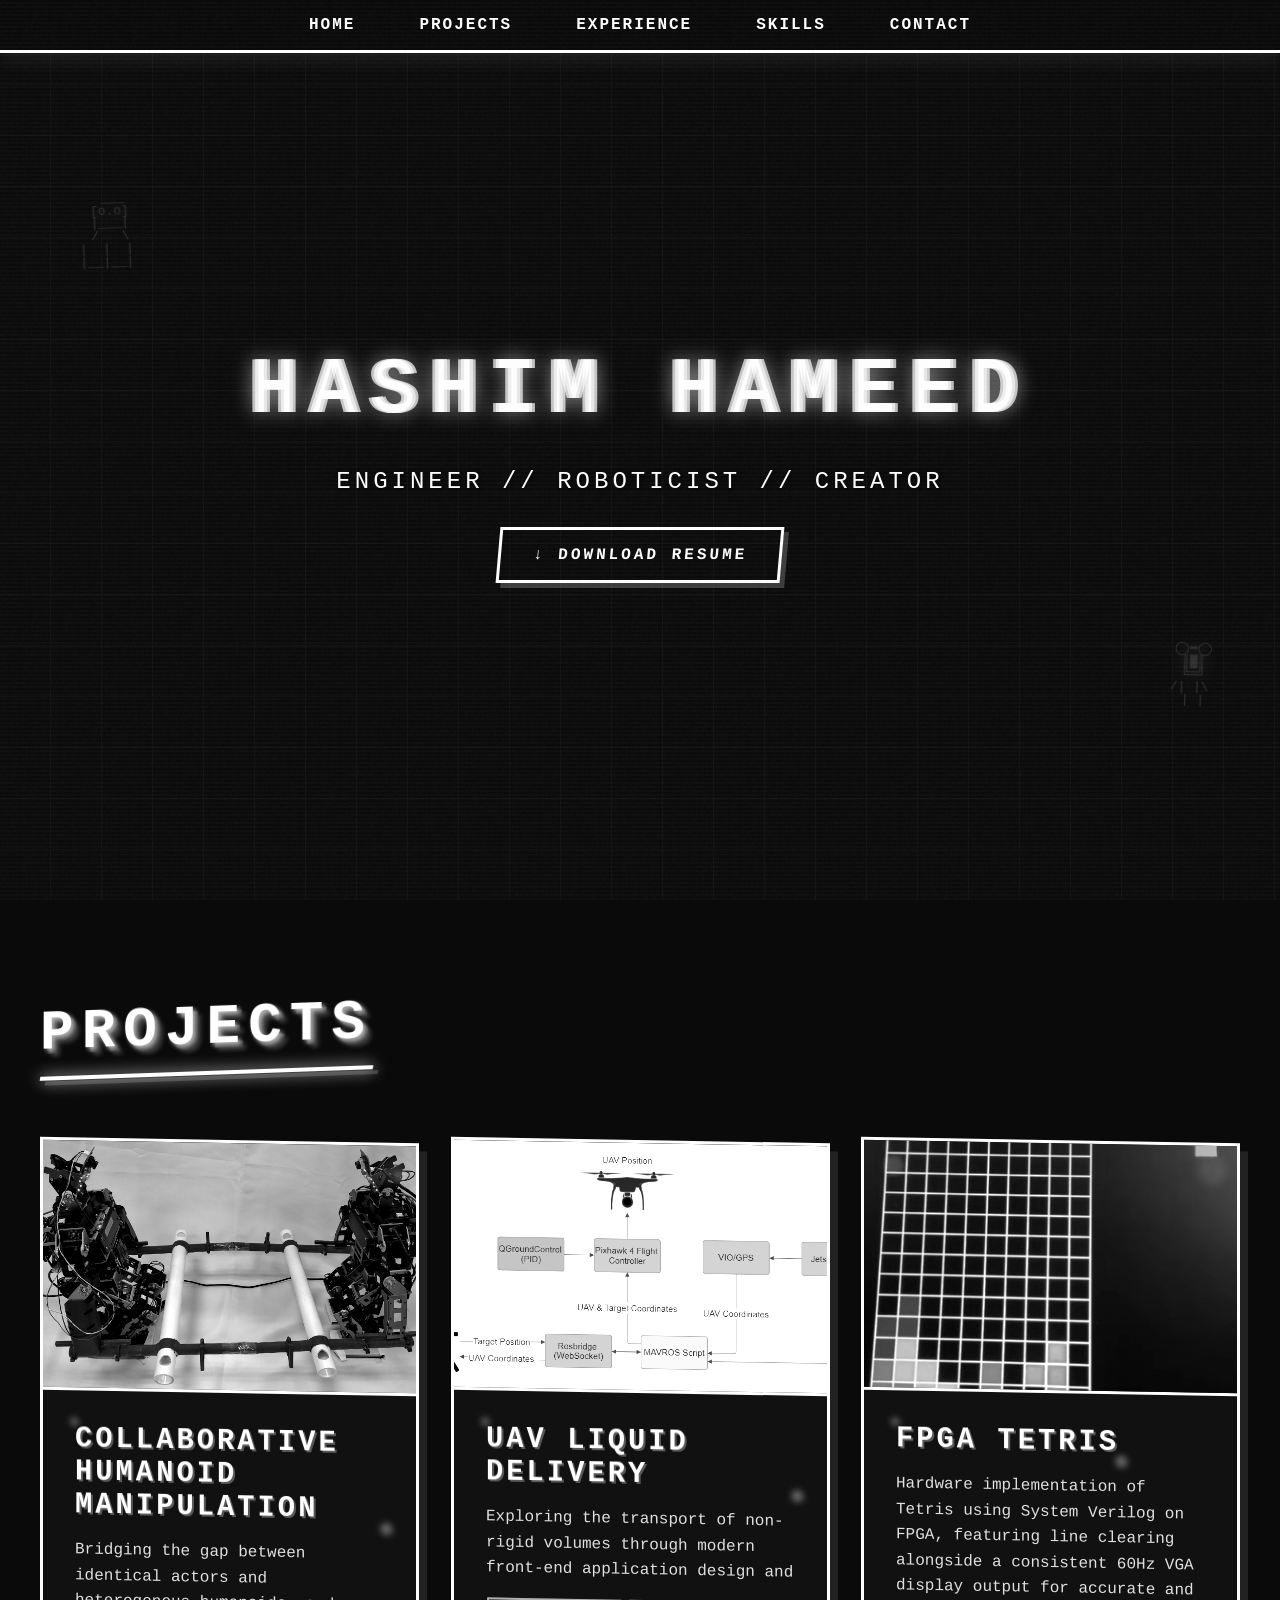
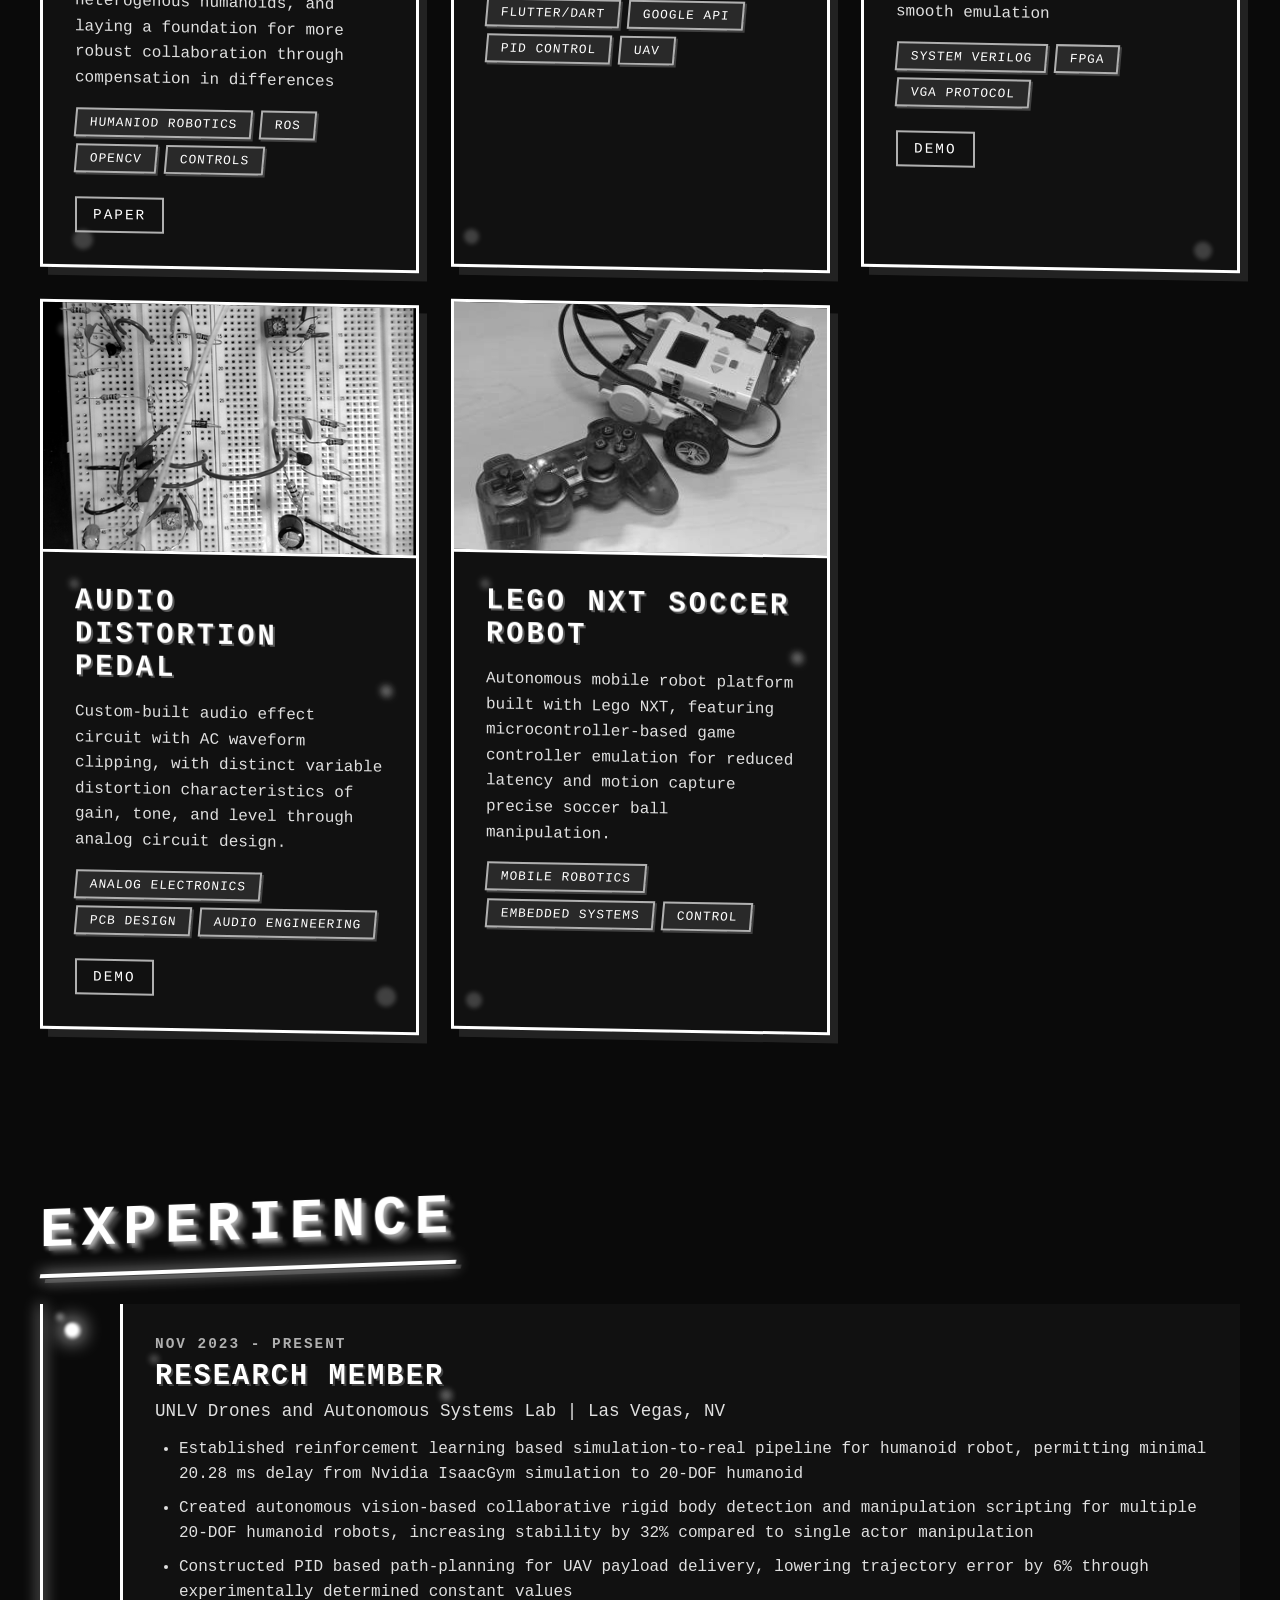
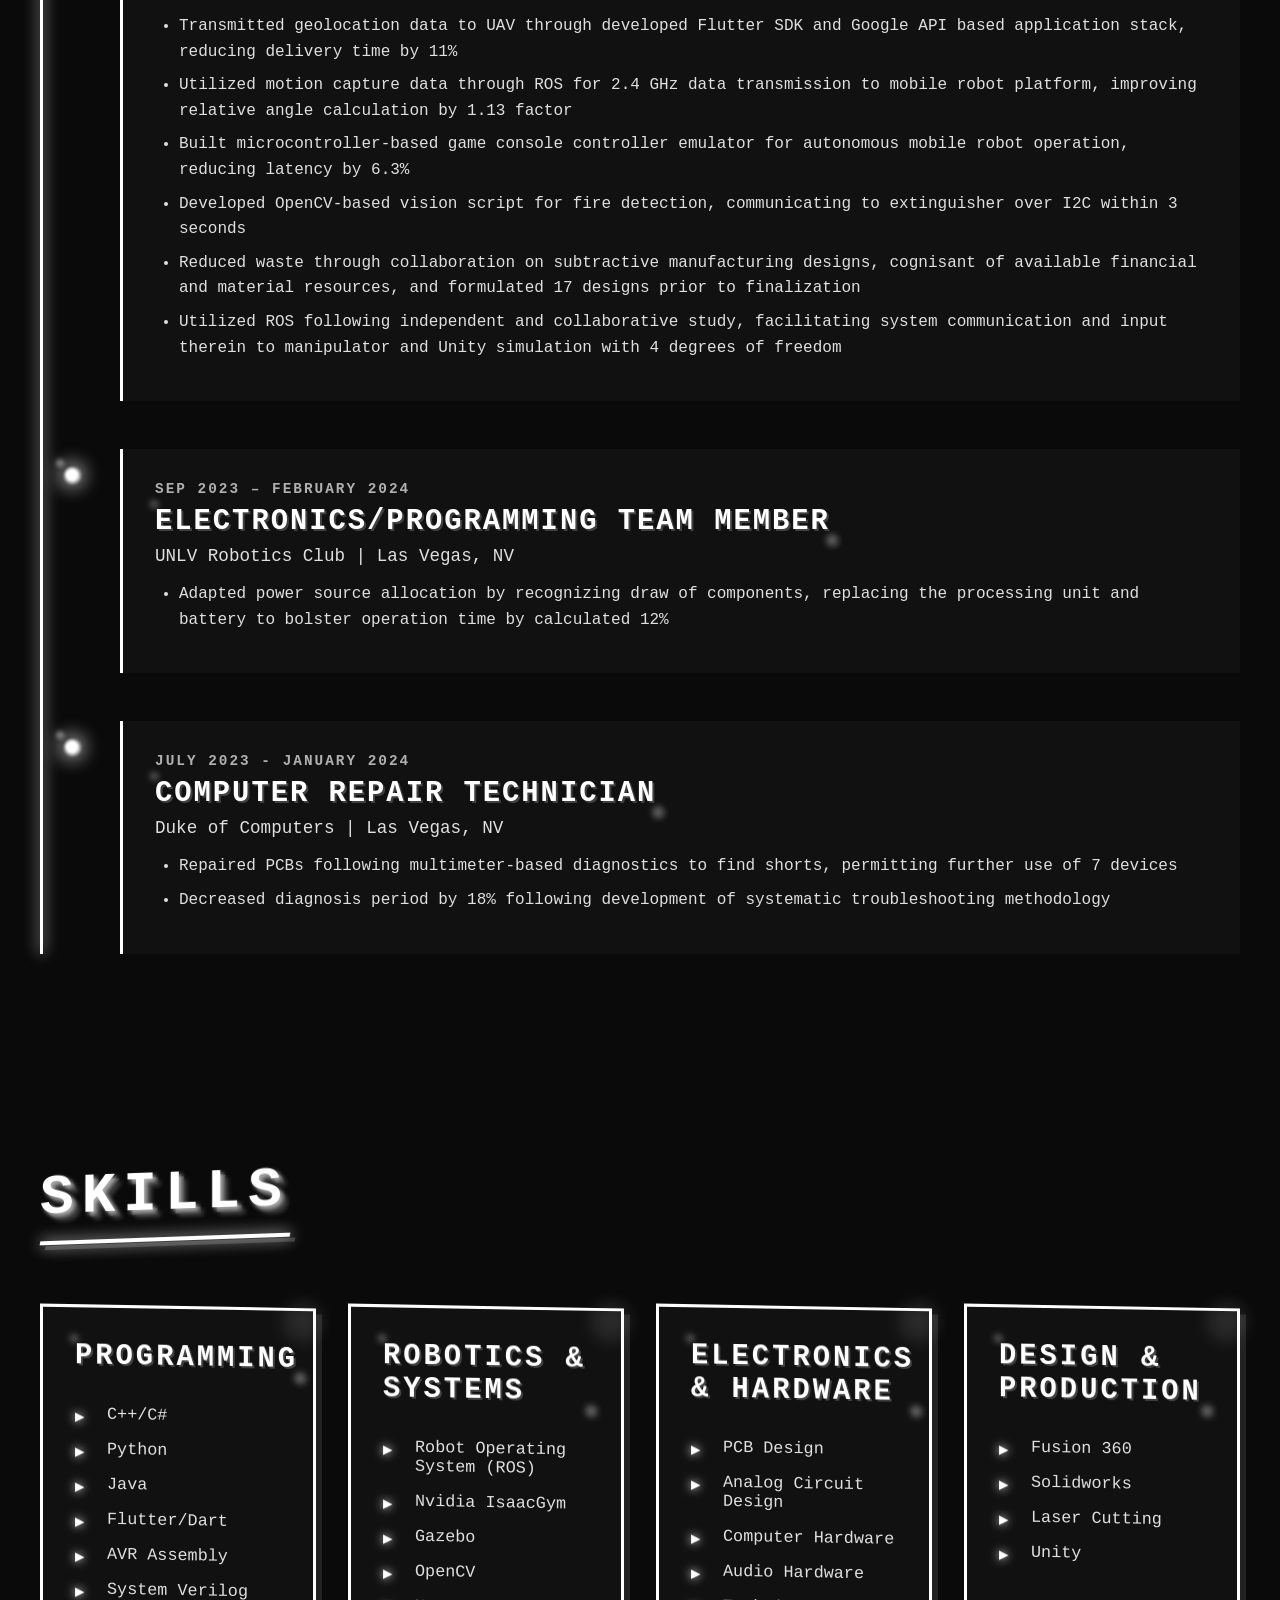
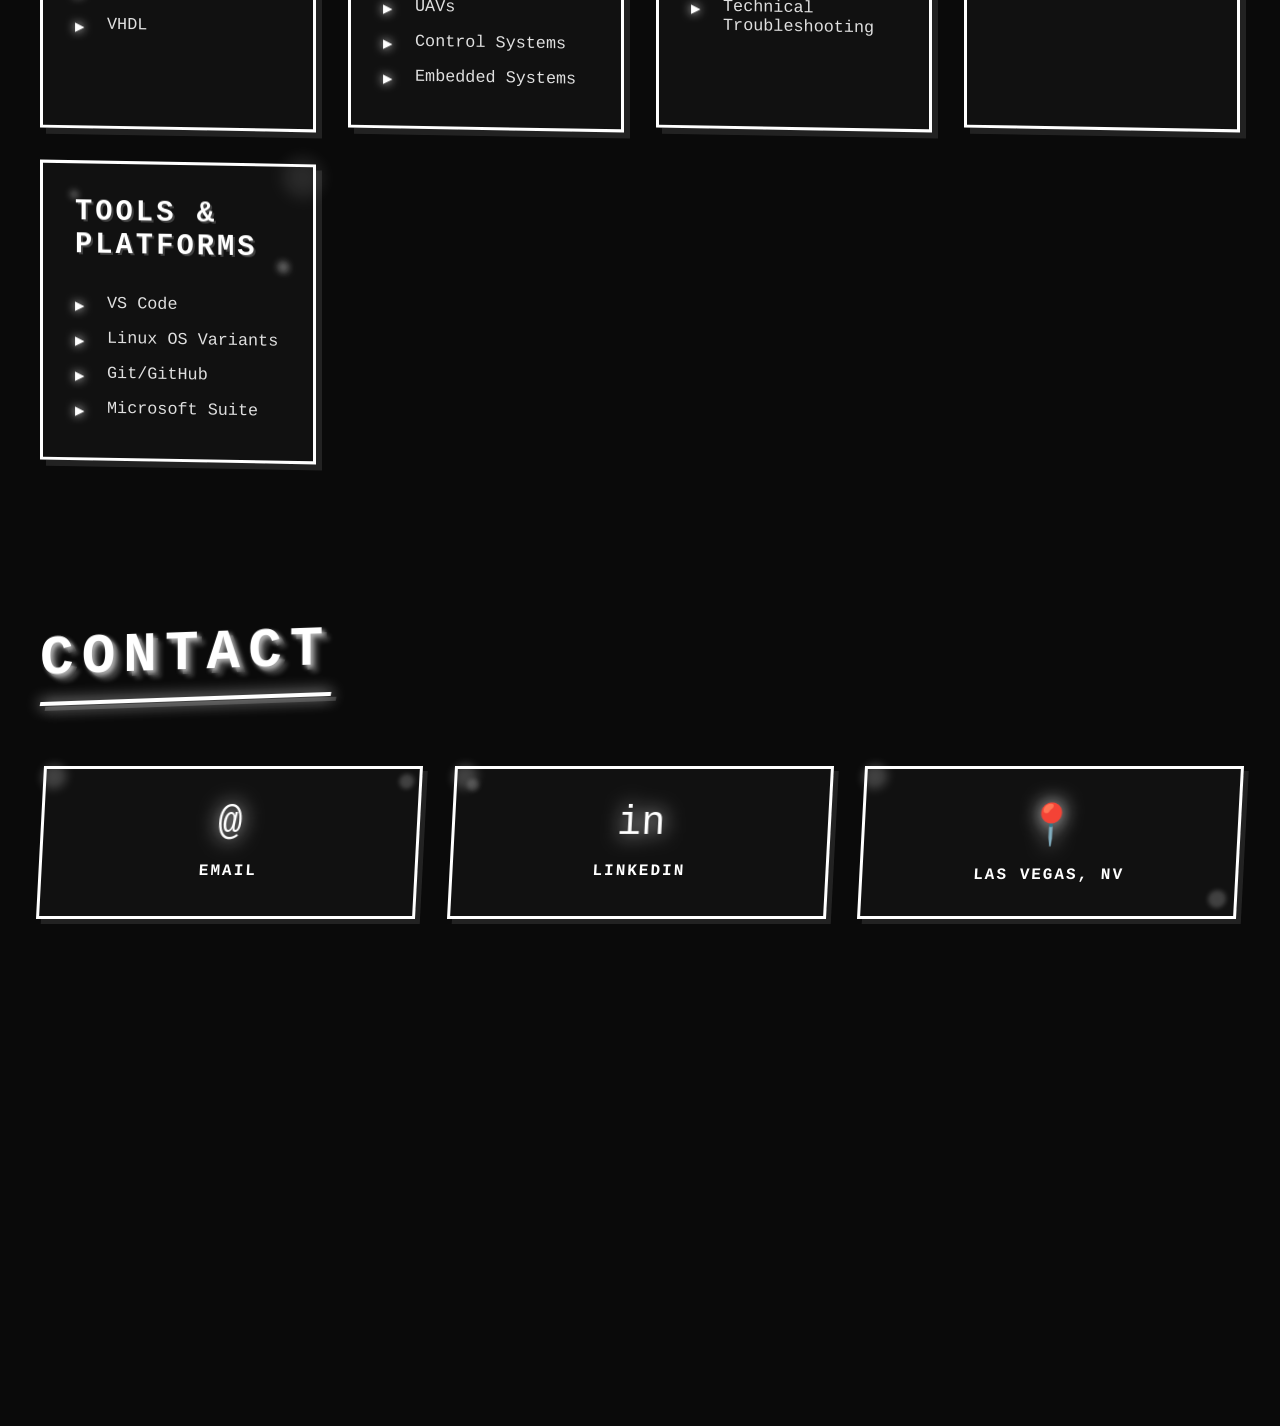
==== index.html @ 69715994 "image update" ====
<!DOCTYPE html>
<html lang="en">
<head>
    <meta charset="UTF-8">
    <meta name="viewport" content="width=device-width, initial-scale=1.0">
    <title>Name - Portfolio</title>
    <style>
        * {
            margin: 0;
            padding: 0;
            box-sizing: border-box;
        }

        :root {
            --primary: #ffffff;
            --secondary: #e0e0e0;
            --accent: #b0b0b0;
            --dark: #1a1a1a;
            --darker: #0a0a0a;
        }

        body {
            font-family: 'Courier New', monospace;
            background: var(--darker);
            color: var(--primary);
            overflow-x: hidden;
        }

        /* Gritty texture overlay */
        body::before {
            content: '';
            position: fixed;
            top: 0;
            left: 0;
            width: 100%;
            height: 100%;
            background-image: 
                url('data:image/svg+xml,<svg xmlns="http://www.w3.org/2000/svg" width="300" height="300"><filter id="noise"><feTurbulence baseFrequency="0.9" numOctaves="4" /></filter><rect width="100%" height="100%" filter="url(%23noise)" opacity="0.05"/></svg>');
            pointer-events: none;
            z-index: 9998;
        }

        /* Circuit Background */
        .circuit-bg {
            position: fixed;
            top: 0;
            left: 0;
            width: 100%;
            height: 100%;
            opacity: 0.03;
            z-index: 0;
            background-image: 
                repeating-linear-gradient(0deg, transparent, transparent 50px, var(--primary) 50px, var(--primary) 51px),
                repeating-linear-gradient(90deg, transparent, transparent 50px, var(--primary) 50px, var(--primary) 51px);
        }

        /* Drip paint effect */
        .paint-drip {
            position: absolute;
            width: 2px;
            background: linear-gradient(to bottom, var(--primary), transparent);
            opacity: 0.3;
            animation: drip 3s ease-in infinite;
        }

        @keyframes drip {
            0% { height: 0; }
            50% { height: 100px; }
            100% { height: 100px; opacity: 0; }
        }

        /* Navigation */
        nav {
            position: fixed;
            top: 0;
            width: 100%;
            background: rgba(10, 10, 10, 0.95);
            backdrop-filter: blur(10px);
            z-index: 1000;
            padding: 1rem 2rem;
            border-bottom: 3px solid var(--primary);
            box-shadow: 0 5px 20px rgba(255, 255, 255, 0.1);
        }

        nav ul {
            list-style: none;
            display: flex;
            justify-content: center;
            gap: 2rem;
            flex-wrap: wrap;
        }

        nav a {
            color: var(--primary);
            text-decoration: none;
            font-weight: bold;
            text-transform: uppercase;
            letter-spacing: 2px;
            transition: all 0.3s;
            position: relative;
            padding: 0.5rem 1rem;
        }

        nav a::before {
            content: '';
            position: absolute;
            top: 0;
            left: 0;
            width: 100%;
            height: 100%;
            background: var(--primary);
            opacity: 0;
            transform: skewX(-15deg);
            transition: opacity 0.3s;
            z-index: -1;
        }

        nav a:hover {
            color: var(--darker);
        }

        nav a:hover::before {
            opacity: 1;
        }

        /* Hero Section */
        .hero {
            position: relative;
            height: 100vh;
            display: flex;
            align-items: center;
            justify-content: center;
            text-align: center;
            overflow: hidden;
        }

        .hero-content {
            position: relative;
            z-index: 10;
            padding: 2rem;
        }

        /* Spray paint graffiti text */
        .graffiti-text {
            font-size: 5rem;
            font-weight: bold;
            text-transform: uppercase;
            letter-spacing: 12px;
            position: relative;
            display: inline-block;
            filter: drop-shadow(0 0 10px rgba(255, 255, 255, 0.5));
        }

        .graffiti-text::before,
        .graffiti-text::after {
            content: attr(data-text);
            position: absolute;
            top: 0;
            left: 0;
            width: 100%;
            height: 100%;
        }

        .graffiti-text::before {
            left: 3px;
            text-shadow: -3px 0 var(--accent);
            opacity: 0.7;
            animation: glitch1 2s infinite;
        }

        .graffiti-text::after {
            left: -3px;
            text-shadow: 3px 0 var(--secondary);
            opacity: 0.7;
            animation: glitch2 3s infinite;
        }

        @keyframes glitch1 {
            0%, 100% { clip-path: inset(40% 0 45% 0); }
            20% { clip-path: inset(54% 0 23% 0); }
            40% { clip-path: inset(17% 0 70% 0); }
            60% { clip-path: inset(82% 0 5% 0); }
            80% { clip-path: inset(2% 0 80% 0); }
        }

        @keyframes glitch2 {
            0%, 100% { clip-path: inset(65% 0 15% 0); }
            25% { clip-path: inset(25% 0 60% 0); }
            50% { clip-path: inset(90% 0 5% 0); }
            75% { clip-path: inset(5% 0 85% 0); }
        }

        /* Spray paint edges */
        .spray-edge {
            position: relative;
            display: inline-block;
        }

        .spray-edge::before,
        .spray-edge::after {
            content: '';
            position: absolute;
            background: var(--primary);
            border-radius: 50%;
            opacity: 0.3;
            filter: blur(3px);
        }

        .spray-edge::before {
            width: 8px;
            height: 8px;
            top: -5px;
            left: -5px;
        }

        .spray-edge::after {
            width: 12px;
            height: 12px;
            bottom: -8px;
            right: -8px;
        }

        .tagline {
            font-size: 1.5rem;
            margin-top: 2rem;
            color: var(--primary);
            letter-spacing: 4px;
            text-transform: uppercase;
            position: relative;
            text-shadow: 2px 2px 4px rgba(0, 0, 0, 0.8);
            z-index: 20;
        }

        /* Resume Download Button */
        .resume-btn {
            display: inline-block;
            margin-top: 2rem;
            padding: 1rem 2rem;
            background: transparent;
            border: 3px solid var(--primary);
            color: var(--primary);
            text-decoration: none;
            text-transform: uppercase;
            letter-spacing: 3px;
            font-weight: bold;
            font-family: 'Courier New', monospace;
            position: relative;
            overflow: hidden;
            transition: all 0.3s;
            transform: skewX(-5deg);
            box-shadow: 5px 5px 0 rgba(255, 255, 255, 0.2);
        }

        .resume-btn::before {
            content: '';
            position: absolute;
            top: 0;
            left: -100%;
            width: 100%;
            height: 100%;
            background: var(--primary);
            transition: left 0.3s;
            z-index: -1;
        }

        .resume-btn:hover {
            color: var(--darker);
            transform: skewX(-5deg) translateY(-3px);
            box-shadow: 7px 7px 0 rgba(255, 255, 255, 0.3);
        }

        .resume-btn:hover::before {
            left: 0;
        }

        /* Robot ASCII Art */
        .robot-art {
            position: absolute;
            font-size: 0.8rem;
            line-height: 1;
            opacity: 0.15;
            white-space: pre;
            animation: float 6s ease-in-out infinite;
            filter: drop-shadow(0 0 10px var(--primary));
        }

        .robot-left { top: 20%; left: 5%; }
        .robot-right { bottom: 20%; right: 5%; animation-delay: 3s; }

        @keyframes float {
            0%, 100% { transform: translateY(0) rotate(-2deg); }
            50% { transform: translateY(-20px) rotate(2deg); }
        }

        /* Section Styling */
        section {
            position: relative;
            min-height: 100vh;
            padding: 6rem 2rem 4rem;
            z-index: 1;
        }

        .container {
            max-width: 1200px;
            margin: 0 auto;
        }

        /* Graffiti section headers */
        h2 {
            font-size: 3.5rem;
            margin-bottom: 3rem;
            text-transform: uppercase;
            letter-spacing: 8px;
            position: relative;
            display: inline-block;
            transform: skewY(-2deg);
            filter: drop-shadow(5px 5px 0 rgba(255, 255, 255, 0.2));
        }

        h2::before {
            content: attr(data-text);
            position: absolute;
            top: 3px;
            left: 3px;
            z-index: -1;
            color: var(--accent);
            filter: blur(2px);
        }

        h2::after {
            content: '';
            position: absolute;
            bottom: -15px;
            left: 0;
            width: 100%;
            height: 4px;
            background: var(--primary);
            box-shadow: 0 0 15px var(--primary);
            transform: skewX(-10deg);
        }

        /* Rough paint splatters */
        .splatter {
            position: absolute;
            width: 20px;
            height: 20px;
            background: var(--primary);
            border-radius: 50%;
            opacity: 0.2;
            filter: blur(2px);
        }

        /* Projects Grid */
        .projects-grid {
            display: grid;
            grid-template-columns: repeat(auto-fit, minmax(300px, 1fr));
            gap: 2rem;
            margin-top: 2rem;
        }

        .project-card {
            background: rgba(255, 255, 255, 0.03);
            border: 3px solid var(--primary);
            padding: 0;
            transition: all 0.3s;
            position: relative;
            overflow: hidden;
            transform: skewY(1deg);
            box-shadow: 8px 8px 0 rgba(255, 255, 255, 0.1);
        }

        .project-image {
            width: 100%;
            height: 250px;
            object-fit: cover;
            display: block;
            filter: grayscale(100%) contrast(1.2);
            border-bottom: 3px solid var(--primary);
            position: relative;
        }
        
        /* Fallback styling when image fails to load */
        .project-image[alt]::after {
            content: attr(alt);
            position: absolute;
            top: 50%;
            left: 50%;
            transform: translate(-50%, -50%);
            color: var(--primary);
            text-align: center;
            font-size: 1.2rem;
            letter-spacing: 2px;
            text-transform: uppercase;
            width: 100%;
            padding: 2rem;
        }

        .project-content {
            padding: 2rem;
        }

        /* Rough painted border effect */
        .project-card::before {
            content: '';
            position: absolute;
            top: -3px;
            left: -3px;
            right: -3px;
            bottom: -3px;
            background: linear-gradient(45deg, var(--primary) 0%, transparent 50%, var(--primary) 100%);
            opacity: 0;
            transition: opacity 0.3s;
            z-index: -1;
        }

        .project-card::after {
            content: '';
            position: absolute;
            top: 10px;
            right: 10px;
            width: 30px;
            height: 30px;
            background: var(--primary);
            opacity: 0.1;
            border-radius: 50%;
            filter: blur(5px);
        }

        .project-card:hover {
            transform: skewY(1deg) translateY(-8px);
            box-shadow: 12px 12px 0 rgba(255, 255, 255, 0.15);
            border-color: var(--secondary);
        }

        .project-card:hover::before {
            opacity: 0.1;
        }

        .project-title {
            font-size: 1.8rem;
            margin-bottom: 1rem;
            text-transform: uppercase;
            letter-spacing: 3px;
            position: relative;
            filter: drop-shadow(2px 2px 0 rgba(255, 255, 255, 0.3));
        }

        .project-desc {
            color: var(--secondary);
            line-height: 1.6;
            margin-bottom: 1rem;
        }

        .project-links {
            display: flex;
            gap: 1rem;
            margin-top: 1.5rem;
            flex-wrap: wrap;
        }

        .project-link {
            padding: 0.5rem 1rem;
            background: transparent;
            border: 2px solid var(--accent);
            color: var(--primary);
            text-decoration: none;
            text-transform: uppercase;
            font-size: 0.9rem;
            letter-spacing: 2px;
            transition: all 0.3s;
            position: relative;
            overflow: hidden;
        }

        .project-link::before {
            content: '';
            position: absolute;
            top: 0;
            left: -100%;
            width: 100%;
            height: 100%;
            background: var(--primary);
            transition: left 0.3s;
            z-index: -1;
        }

        .project-link:hover {
            color: var(--darker);
            border-color: var(--primary);
        }

        .project-link:hover::before {
            left: 0;
        }

        .tech-stack {
            display: flex;
            flex-wrap: wrap;
            gap: 0.5rem;
            margin-top: 1rem;
        }

        .tech-tag {
            background: rgba(255, 255, 255, 0.1);
            border: 2px solid var(--accent);
            padding: 0.3rem 0.8rem;
            font-size: 0.8rem;
            text-transform: uppercase;
            letter-spacing: 1px;
            transform: skewX(-5deg);
            box-shadow: 2px 2px 0 rgba(255, 255, 255, 0.2);
        }

        /* Experience Timeline */
        .timeline {
            position: relative;
            padding-left: 3rem;
        }

        .timeline::before {
            content: '';
            position: absolute;
            left: 0;
            top: 0;
            bottom: 0;
            width: 3px;
            background: var(--primary);
            box-shadow: 0 0 15px var(--primary);
        }

        .timeline-item {
            position: relative;
            margin-bottom: 3rem;
            padding-left: 2rem;
            padding: 2rem;
            background: rgba(255, 255, 255, 0.03);
            border-left: 3px solid var(--primary);
            margin-left: 2rem;
        }

        .timeline-item::before {
            content: '';
            position: absolute;
            left: -3.8rem;
            top: 1rem;
            width: 20px;
            height: 20px;
            background: radial-gradient(circle, var(--primary) 40%, transparent 70%);
            border-radius: 50%;
            filter: blur(1px);
            box-shadow: 
                0 0 20px var(--primary),
                inset -2px -2px 5px rgba(255,255,255,0.5);
            animation: pulse 2s infinite;
        }

        .timeline-item::after {
            content: '';
            position: absolute;
            left: -4.2rem;
            top: 0.6rem;
            width: 8px;
            height: 8px;
            background: var(--primary);
            border-radius: 50%;
            opacity: 0.4;
            filter: blur(2px);
        }

        @keyframes pulse {
            0%, 100% { transform: scale(1); opacity: 1; }
            50% { transform: scale(1.2); opacity: 0.8; }
        }

        .timeline-date {
            color: var(--accent);
            font-size: 0.9rem;
            margin-bottom: 0.5rem;
            text-transform: uppercase;
            letter-spacing: 2px;
            font-weight: bold;
        }

        .timeline-title {
            font-size: 1.8rem;
            margin-bottom: 0.5rem;
            text-transform: uppercase;
            letter-spacing: 2px;
            filter: drop-shadow(2px 2px 0 rgba(255, 255, 255, 0.2));
        }

        .timeline-company {
            color: var(--secondary);
            margin-bottom: 1rem;
            font-size: 1.1rem;
        }

        .timeline-desc {
            color: var(--secondary);
            line-height: 1.6;
        }

        .timeline-desc ul {
            margin-top: 0.5rem;
            padding-left: 1.5rem;
        }

        .timeline-desc li {
            margin-bottom: 0.5rem;
        }

        /* Skills Grid */
        .skills-grid {
            display: grid;
            grid-template-columns: repeat(auto-fit, minmax(250px, 1fr));
            gap: 2rem;
            margin-top: 2rem;
        }

        .skill-category {
            background: rgba(255, 255, 255, 0.03);
            border: 3px solid var(--primary);
            padding: 2rem;
            transform: skewY(-1deg);
            box-shadow: 6px 6px 0 rgba(255, 255, 255, 0.1);
            position: relative;
        }

        .skill-category::before {
            content: '';
            position: absolute;
            top: -10px;
            right: -10px;
            width: 40px;
            height: 40px;
            background: var(--primary);
            opacity: 0.1;
            border-radius: 50%;
            filter: blur(8px);
        }

        .skill-category h3 {
            font-size: 1.8rem;
            margin-bottom: 1.5rem;
            text-transform: uppercase;
            letter-spacing: 3px;
            filter: drop-shadow(2px 2px 0 rgba(255, 255, 255, 0.2));
        }

        .skill-list {
            list-style: none;
        }

        .skill-list li {
            padding: 0.5rem 0;
            color: var(--secondary);
            position: relative;
            padding-left: 2rem;
            font-size: 1.05rem;
        }

        .skill-list li::before {
            content: '▸';
            position: absolute;
            left: 0;
            color: var(--primary);
            font-size: 1.2rem;
            filter: drop-shadow(0 0 5px var(--primary));
        }

        /* Contact Section */
        .contact-grid {
            display: grid;
            grid-template-columns: repeat(auto-fit, minmax(200px, 1fr));
            gap: 2rem;
            margin-top: 2rem;
        }

        .contact-item {
            text-align: center;
            padding: 2rem;
            background: rgba(255, 255, 255, 0.03);
            border: 3px solid var(--primary);
            transition: all 0.3s;
            transform: skewX(-3deg);
            box-shadow: 5px 5px 0 rgba(255, 255, 255, 0.1);
            position: relative;
        }

        .contact-item::before {
            content: '';
            position: absolute;
            top: -5px;
            left: -5px;
            width: 25px;
            height: 25px;
            background: var(--primary);
            opacity: 0.2;
            border-radius: 50%;
            filter: blur(5px);
        }

        .contact-item:hover {
            background: rgba(255, 255, 255, 0.08);
            transform: skewX(-3deg) translateY(-5px);
            box-shadow: 8px 8px 0 rgba(255, 255, 255, 0.15);
        }

        .contact-icon {
            font-size: 2.5rem;
            margin-bottom: 1rem;
            filter: drop-shadow(0 0 10px var(--primary));
        }

        .contact-item a {
            color: var(--primary);
            text-decoration: none;
            text-transform: uppercase;
            letter-spacing: 2px;
            font-weight: bold;
        }

        /* Scanline Effect */
        .scanline {
            position: fixed;
            top: 0;
            left: 0;
            width: 100%;
            height: 100%;
            background: linear-gradient(
                transparent 50%,
                rgba(255, 255, 255, 0.02) 50%
            );
            background-size: 100% 4px;
            pointer-events: none;
            z-index: 9999;
            animation: scan 8s linear infinite;
        }

        @keyframes scan {
            0% { transform: translateY(0); }
            100% { transform: translateY(4px); }
        }

        /* Responsive */
        @media (max-width: 768px) {
            .graffiti-text { font-size: 2.5rem; letter-spacing: 4px; }
            .tagline { font-size: 1rem; }
            h2 { font-size: 2rem; letter-spacing: 4px; }
            .timeline { padding-left: 2rem; }
            .timeline-item { margin-left: 1rem; }
            .robot-art { display: none; }
            .project-links { flex-direction: column; }
        }
    </style>
</head>
<body>
    <div class="circuit-bg"></div>
    <div class="scanline"></div>

    <nav>
        <ul>
            <li><a href="#home">Home</a></li>
            <li><a href="#projects">Projects</a></li>
            <li><a href="#experience">Experience</a></li>
            <li><a href="#skills">Skills</a></li>
            <li><a href="#contact">Contact</a></li>
        </ul>
    </nav>

    <section class="hero" id="home">
        <div class="robot-art robot-left">
    ___
   [o.o]
   |___|
   /   \
  |  |  |
  |__|__|
        </div>
        <div class="robot-art robot-right">
  ◯━◯
  ║█║
  ╚═╝
 /| |\
  | |
        </div>
        <div class="hero-content">
            <h1 class="graffiti-text" data-text="HASHIM HAMEED">HASHIM HAMEED</h1>
            <p class="tagline">ENGINEER // ROBOTICIST // CREATOR</p>
            <a href="assets/Hashim Hameed - CV (16).pdf" class="resume-btn" download>↓ Download Resume</a>
        </div>
    </section>

    <section id="projects">
        <div class="container">
            <h2 data-text="PROJECTS">PROJECTS</h2>
            <div class="projects-grid">
                <div class="project-card">
                    <img src="assets/darwins_carrying.jpg" alt="Collaborative Humanoid Manipulation" class="project-image">
                    <div class="project-content">
                        <span class="splatter" style="top: 25px; right: 10px; width: 12px; height: 12px;"></span>
                        <span class="splatter" style="bottom: 15px; left: 30px;"></span>
                        <h3 class="project-title spray-edge">Collaborative Humanoid Manipulation</h3>
                        <p class="project-desc">Bridging the gap between identical actors and heterogenous humanoids, and laying a foundation for more robust collaboration through compensation in differences</p>
                        <div class="tech-stack">
                            <span class="tech-tag">Humaniod Robotics</span>
                            <span class="tech-tag">ROS</span>
                            <span class="tech-tag">OpenCV</span>
                            <span class="tech-tag">Controls</span>
                        </div>
                        <div class="project-links">
                            <!-- <a href="https://github.com/yourusername/humanoid-collab" class="project-link" target="_blank">GitHub</a> -->
                            <a href="#" class="project-link">Paper</a>
                        </div>
                    </div>
                </div>
                <div class="project-card">
                    <img src="assets/UAV_delivery.png" alt="UAV Liquid Delivery" class="project-image">
                    <div class="project-content">
                        <span class="splatter" style="top: 10px; right: 15px;"></span>
                        <span class="splatter" style="bottom: 20px; left: 10px; width: 15px; height: 15px;"></span>
                        <h3 class="project-title spray-edge">UAV Liquid Delivery</h3>
                        <p class="project-desc">Exploring the transport of non-rigid volumes through modern front-end application design and </p>
                        <div class="tech-stack">
                            <span class="tech-tag">Flutter/Dart</span>
                            <span class="tech-tag">Google API</span>
                            <span class="tech-tag">PID Control</span>
                            <span class="tech-tag">UAV</span>
                        </div>
                        <div class="project-links">
                            <!-- <a href="https://github.com/yourusername/uav-delivery" class="project-link" ztarget="_blank">GitHub</a> -->
                        </div>
                    </div>
                </div>
                <div class="project-card">
                    <img src="assets/tetris.png" alt="FPGA Tetris" class="project-image">
                    <div class="project-content">
                        <span class="splatter" style="top: 15px; left: 20px;"></span>
                        <span class="splatter" style="bottom: 10px; right: 25px; width: 18px; height: 18px;"></span>
                        <h3 class="project-title spray-edge">FPGA Tetris</h3>
                        <p class="project-desc">Hardware implementation of Tetris using System Verilog on FPGA, featuring line clearing alongside a consistent 60Hz VGA display output for accurate and smooth emulation</p>
                        <div class="tech-stack">
                            <span class="tech-tag">System Verilog</span>
                            <span class="tech-tag">FPGA</span>
                            <span class="tech-tag">VGA Protocol</span>
                        </div>
                        <div class="project-links">
                            <a href="https://youtube.com/shorts/C48AgfLrn5g" class="project-link" target="_blank">Demo</a>
                        </div>
                    </div>
                </div>
                <div class="project-card">
                    <img src="assets/distortion_pedal_circuit.png" alt="Audio Distortion Pedal" class="project-image">
                    <div class="project-content">
                        <span class="splatter" style="top: 20px; left: 15px; width: 14px; height: 14px;"></span>
                        <span class="splatter" style="bottom: 25px; right: 20px;"></span>
                        <h3 class="project-title spray-edge">Audio Distortion Pedal</h3>
                        <p class="project-desc">Custom-built audio effect circuit with AC waveform clipping, with distinct variable distortion characteristics of gain, tone, and level through analog circuit design.</p>
                        <div class="tech-stack">
                            <span class="tech-tag">Analog Electronics</span>
                            <span class="tech-tag">PCB Design</span>
                            <span class="tech-tag">Audio Engineering</span>
                        </div>
                        <div class="project-links">
                            <a href="https://youtu.be/rtZpoOfIEeM" class="project-link" target="_blank">Demo</a>
                        </div>
                    </div>
                </div>
                <div class="project-card">
                    <img src="assets/nxt_soccer.png" alt="Lego NXT Soccer Robot" class="project-image">
                    <div class="project-content">
                        <span class="splatter" style="top: 12px; right: 18px;"></span>
                        <span class="splatter" style="bottom: 18px; left: 12px; width: 16px; height: 16px;"></span>
                        <h3 class="project-title spray-edge">Lego NXT Soccer Robot</h3>
                        <p class="project-desc">Autonomous mobile robot platform built with Lego NXT, featuring microcontroller-based game controller emulation for reduced latency and motion capture precise soccer ball manipulation.</p>
                        <div class="tech-stack">
                            <span class="tech-tag">Mobile Robotics</span>
                            <span class="tech-tag">Embedded Systems</span>
                            <span class="tech-tag">Control</span>
                        </div>
                        <div class="project-links">
                            <!-- <a href="https://github.com/yourusername/nxt-soccer" class="project-link" target="_blank">GitHub</a> -->
                        </div>
                    </div>
                </div>
                <!-- <div class="project-card">
                    <img src="https://via.placeholder.com/600x400/1a1a1a/ffffff?text=Embedded+PWM+Motor" alt="Embedded Motor Control" class="project-image">
                    <div class="project-content">
                        <span class="splatter" style="top: 18px; left: 22px; width: 13px; height: 13px;"></span>
                        <span class="splatter" style="bottom: 12px; right: 15px;"></span>
                        <h3 class="project-title spray-edge">Embedded Motor Control System</h3>
                        <p class="project-desc">PWM-based DC motor control with custom GUI for 30-130 RPM speed input via USART. Real-time plotting of encoder feedback with ultrasonic sensor integration and servo-mounted 120° field sweep.</p>
                        <div class="tech-stack">
                            <span class="tech-tag">C/C++</span>
                            <span class="tech-tag">AVR</span>
                            <span class="tech-tag">PWM</span>
                            <span class="tech-tag">USART</span>
                        </div>
                        <div class="project-links">
                            <a href="https://github.com/yourusername/embedded-motor-control" class="project-link" target="_blank">GitHub</a>
                        </div>
                    </div>
                </div> -->
            </div>
        </div>
    </section>

    <section id="experience">
        <div class="container">
            <h2 data-text="EXPERIENCE">EXPERIENCE</h2>
            <div class="timeline">
                <div class="timeline-item">
                    <div class="timeline-date">Nov 2023 - Present</div>
                    <h3 class="timeline-title spray-edge">Research Member</h3>
                    <p class="timeline-company">UNLV Drones and Autonomous Systems Lab | Las Vegas, NV</p>
                    <div class="timeline-desc">
                        <ul>
                            <li>Established reinforcement learning based simulation-to-real pipeline for humanoid robot, permitting minimal 20.28 ms delay from Nvidia IsaacGym simulation to 20-DOF humanoid</li>
                            <li>Created autonomous vision-based collaborative rigid body detection and manipulation scripting for multiple 20-DOF humanoid robots, increasing stability by 32% compared to single actor manipulation</li>
                            <li>Constructed PID based path-planning for UAV payload delivery, lowering trajectory error by 6% through experimentally determined constant values</li>
                            <li>Transmitted geolocation data to UAV through developed Flutter SDK and Google API based application stack, reducing delivery time by 11%</li>
                            <li>Utilized motion capture data through ROS for 2.4 GHz data transmission to mobile robot platform, improving relative angle calculation by 1.13 factor</li>
                            <li>Built microcontroller-based game console controller emulator for autonomous mobile robot operation, reducing latency by 6.3%</li>
                            <li>Developed OpenCV-based vision script for fire detection, communicating to extinguisher over I2C within 3 seconds</li>
                            <li>Reduced waste through collaboration on subtractive manufacturing designs, cognisant of available financial and material resources, and formulated 17 designs prior to finalization</li>
                            <li>Utilized ROS following independent and collaborative study, facilitating system communication and input therein to manipulator and Unity simulation with 4 degrees of freedom</li>
                        </ul>
                    </div>
                </div>
                 <div class="timeline-item">
                    <div class="timeline-date">Sep 2023 – February 2024</div>
                    <h3 class="timeline-title spray-edge">Electronics/Programming Team Member</h3>
                    <p class="timeline-company">UNLV Robotics Club | Las Vegas, NV</p>
                    <div class="timeline-desc">
                        <ul>
                            <li>Adapted power source allocation by recognizing draw of components, replacing the processing unit and battery to bolster operation time by calculated 12%</li>
                        </ul>
                    </div>
                </div>
                <div class="timeline-item">
                    <div class="timeline-date">July 2023 - January 2024</div>
                    <h3 class="timeline-title spray-edge">Computer Repair Technician</h3>
                    <p class="timeline-company">Duke of Computers | Las Vegas, NV</p>
                    <div class="timeline-desc">
                        <ul>
                            <li>Repaired PCBs following multimeter-based diagnostics to find shorts, permitting further use of 7 devices</li>
                            <li>Decreased diagnosis period by 18% following development of systematic troubleshooting methodology</li>
                        </ul>
                    </div>
                </div>
            </div>
        </div>
    </section>

    <section id="skills">
        <div class="container">
            <h2 data-text="SKILLS">SKILLS</h2>
            <div class="skills-grid">
                <div class="skill-category">
                    <h3 class="spray-edge">Programming</h3>
                    <ul class="skill-list">
                        <li>C++/C#</li>
                        <li>Python</li>
                        <li>Java</li>
                        <li>Flutter/Dart</li>
                        <li>AVR Assembly</li>
                        <li>System Verilog</li>
                        <li>VHDL</li>
                    </ul>
                </div>
                <div class="skill-category">
                    <h3 class="spray-edge">Robotics & Systems</h3>
                    <ul class="skill-list">
                        <li>Robot Operating System (ROS)</li>
                        <li>Nvidia IsaacGym</li>
                        <li>Gazebo</li>
                        <li>OpenCV</li>
                        <li>UAVs</li>
                        <li>Control Systems</li>
                        <li>Embedded Systems</li>
                    </ul>
                </div>
                <div class="skill-category">
                    <h3 class="spray-edge">Electronics & Hardware</h3>
                    <ul class="skill-list">
                        <li>PCB Design</li>
                        <li>Analog Circuit Design</li>
                        <li>Computer Hardware</li>
                        <li>Audio Hardware</li>
                        <li>Technical Troubleshooting</li>
                    </ul>
                </div>
                <div class="skill-category">
                    <h3 class="spray-edge">Design & Production</h3>
                    <ul class="skill-list">
                        <li>Fusion 360</li>
                        <li>Solidworks</li>
                        <li>Laser Cutting</li>
                        <!-- <li>DaVinci Resolve</li>
                        <li>Audacity</li>
                        <li>Blender</li> -->
                        <li>Unity</li>
                    </ul>
                </div>
                <div class="skill-category">
                    <h3 class="spray-edge">Tools & Platforms</h3>
                    <ul class="skill-list">
                        <li>VS Code</li>
                        <li>Linux OS Variants</li>
                        <li>Git/GitHub</li>
                        <li>Microsoft Suite</li>
                        <!-- <li>G Suite</li> -->
                    </ul>
                </div>
            </div>
        </div>
    </section>

    <section id="contact">
        <div class="container">
            <h2 data-text="CONTACT">CONTACT</h2>
            <div class="contact-grid">
                <div class="contact-item">
                    <span class="splatter" style="top: 5px; right: 5px; width: 15px; height: 15px;"></span>
                    <div class="contact-icon">@</div>
                    <a href="mailto:hashimalihameed@gmail.com">Email</a>
                </div>
                <!-- <div class="contact-item">
                    <span class="splatter" style="bottom: 5px; left: 5px;"></span>
                    <div class="contact-icon">{ }</div>
                    <a href="https://github.com/yourusername" target="_blank">GitHub</a>
                </div> -->
                <div class="contact-item">
                    <span class="splatter" style="top: 10px; left: 10px; width: 12px; height: 12px;"></span>
                    <div class="contact-icon">in</div>
                    <a href="https://www.linkedin.com/in/hashimahameed/" target="_blank">LinkedIn</a>
                </div>
                <div class="contact-item">
                    <span class="splatter" style="bottom: 8px; right: 8px; width: 18px; height: 18px;"></span>
                    <div class="contact-icon">📍</div>
                    <a>Las Vegas, NV</a>
                </div>
            </div>
        </div>
    </section>

    <script>
        // Smooth scrolling
        document.querySelectorAll('a[href^="#"]').forEach(anchor => {
            anchor.addEventListener('click', function (e) {
                e.preventDefault();
                const target = document.querySelector(this.getAttribute('href'));
                if (target) {
                    target.scrollIntoView({ behavior: 'smooth', block: 'start' });
                }
            });
        });

        // Parallax effect for robot art
        window.addEventListener('scroll', () => {
            const scrolled = window.pageYOffset;
            const robots = document.querySelectorAll('.robot-art');
            robots.forEach((robot, i) => {
                const speed = 0.5 + (i * 0.2);
                robot.style.transform = `translateY(${scrolled * speed}px) rotate(${(i === 0 ? -2 : 2)}deg)`;
            });
        });

        // Intersection Observer for fade-in animations
        const observerOptions = {
            threshold: 0.1,
            rootMargin: '0px 0px -100px 0px'
        };

        const observer = new IntersectionObserver((entries) => {
            entries.forEach(entry => {
                if (entry.isIntersecting) {
                    entry.target.style.opacity = '1';
                    entry.target.style.transform = entry.target.classList.contains('project-card') || 
                                                   entry.target.classList.contains('skill-category') ? 
                                                   'translateY(0) skewY(1deg)' : 
                                                   entry.target.classList.contains('contact-item') ?
                                                   'translateY(0) skewX(-3deg)' :
                                                   'translateY(0)';
                }
            });
        }, observerOptions);

        // Apply fade-in to cards and timeline items
        document.querySelectorAll('.project-card, .timeline-item, .skill-category, .contact-item').forEach(el => {
            el.style.opacity = '0';
            el.style.transform = 'translateY(20px)';
            el.style.transition = 'opacity 0.6s ease, transform 0.6s ease';
            observer.observe(el);
        });

        // Create random paint drips
        function createDrips() {
            const sections = document.querySelectorAll('section');
            sections.forEach(section => {
                const numDrips = Math.floor(Math.random() * 3) + 1;
                for (let i = 0; i < numDrips; i++) {
                    const drip = document.createElement('div');
                    drip.className = 'paint-drip';
                    drip.style.left = `${Math.random() * 100}%`;
                    drip.style.top = `${Math.random() * 30}%`;
                    drip.style.animationDelay = `${Math.random() * 2}s`;
                    section.appendChild(drip);
                }
            });
        }

        createDrips();

        // Enhanced glitch effect
        setInterval(() => {
            const graffiti = document.querySelector('.graffiti-text');
            if (graffiti && Math.random() > 0.7) {
                graffiti.style.textShadow = `
                    ${Math.random() * 10 - 5}px ${Math.random() * 10 - 5}px ${Math.random() * 20}px rgba(255,255,255,${Math.random() * 0.5})
                `;
                setTimeout(() => {
                    graffiti.style.textShadow = '';
                }, 100);
            }
        }, 200);
    </script>
</body>
</html>
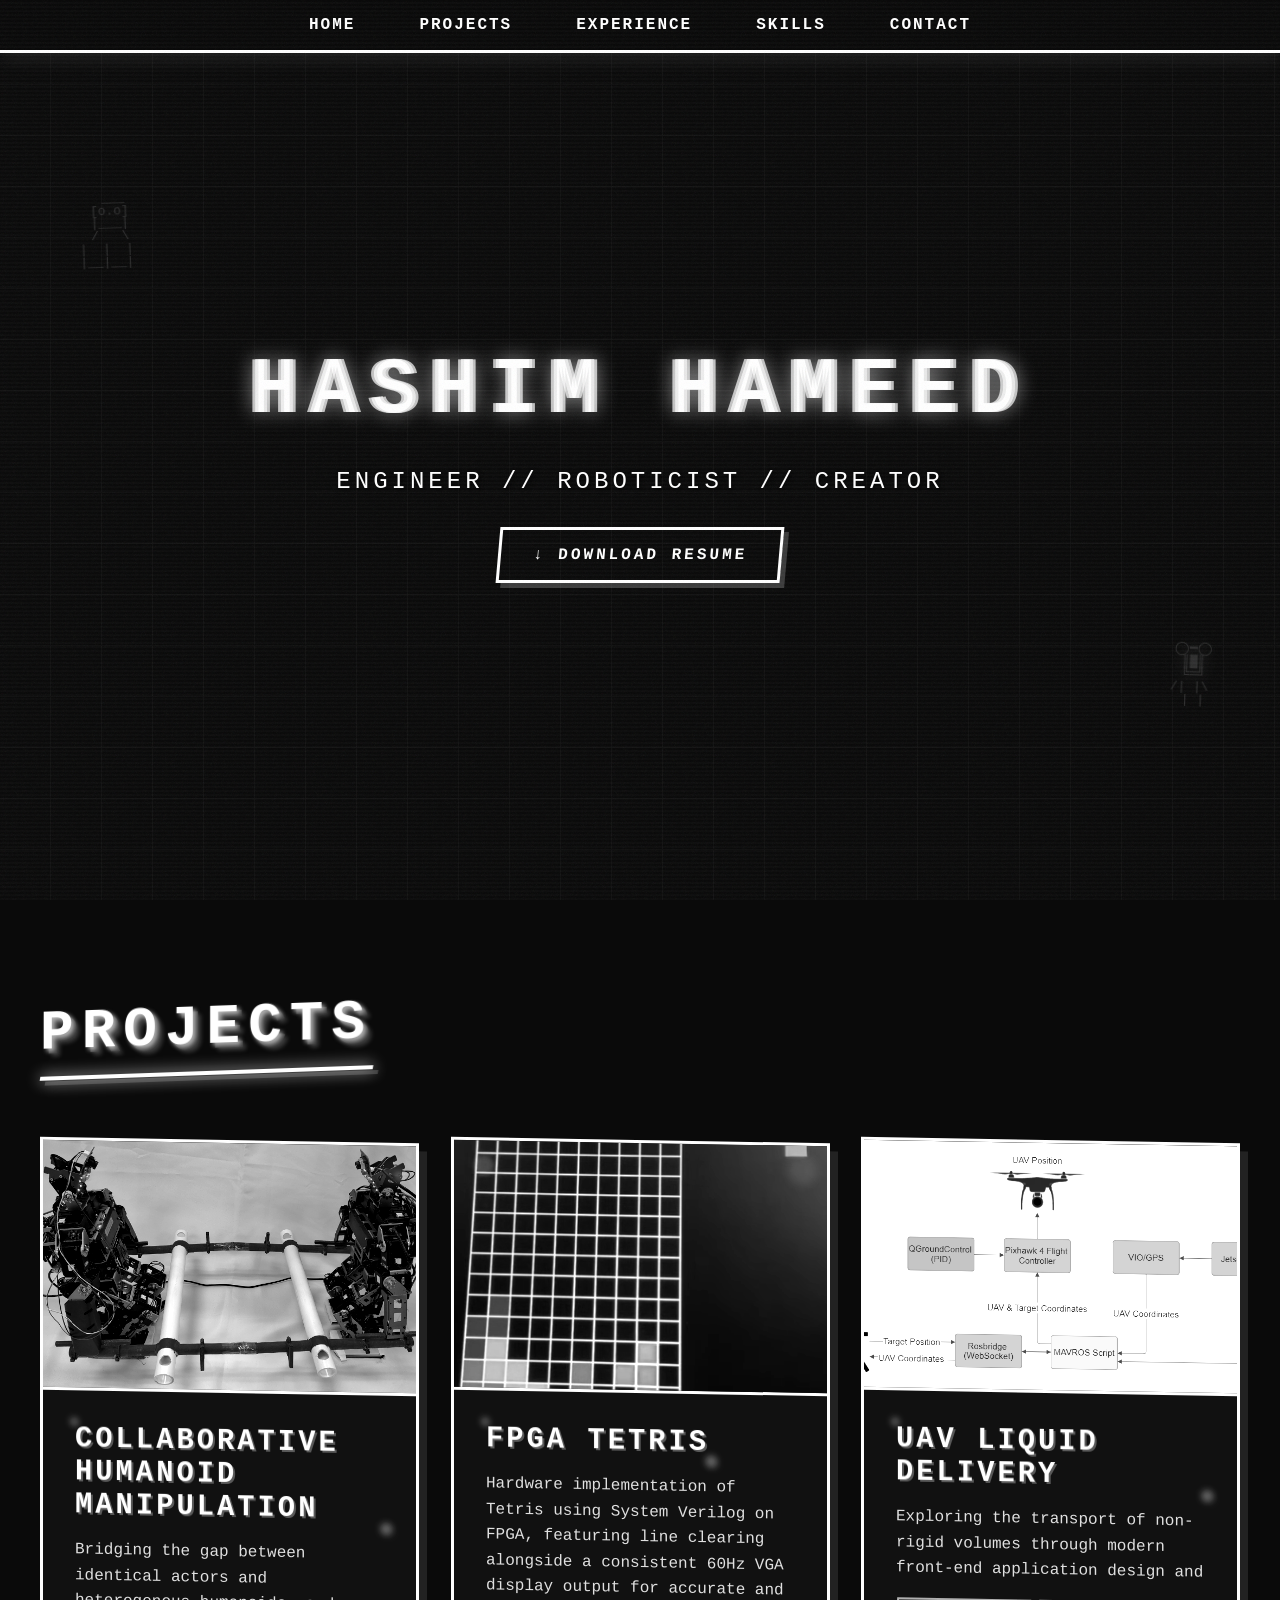
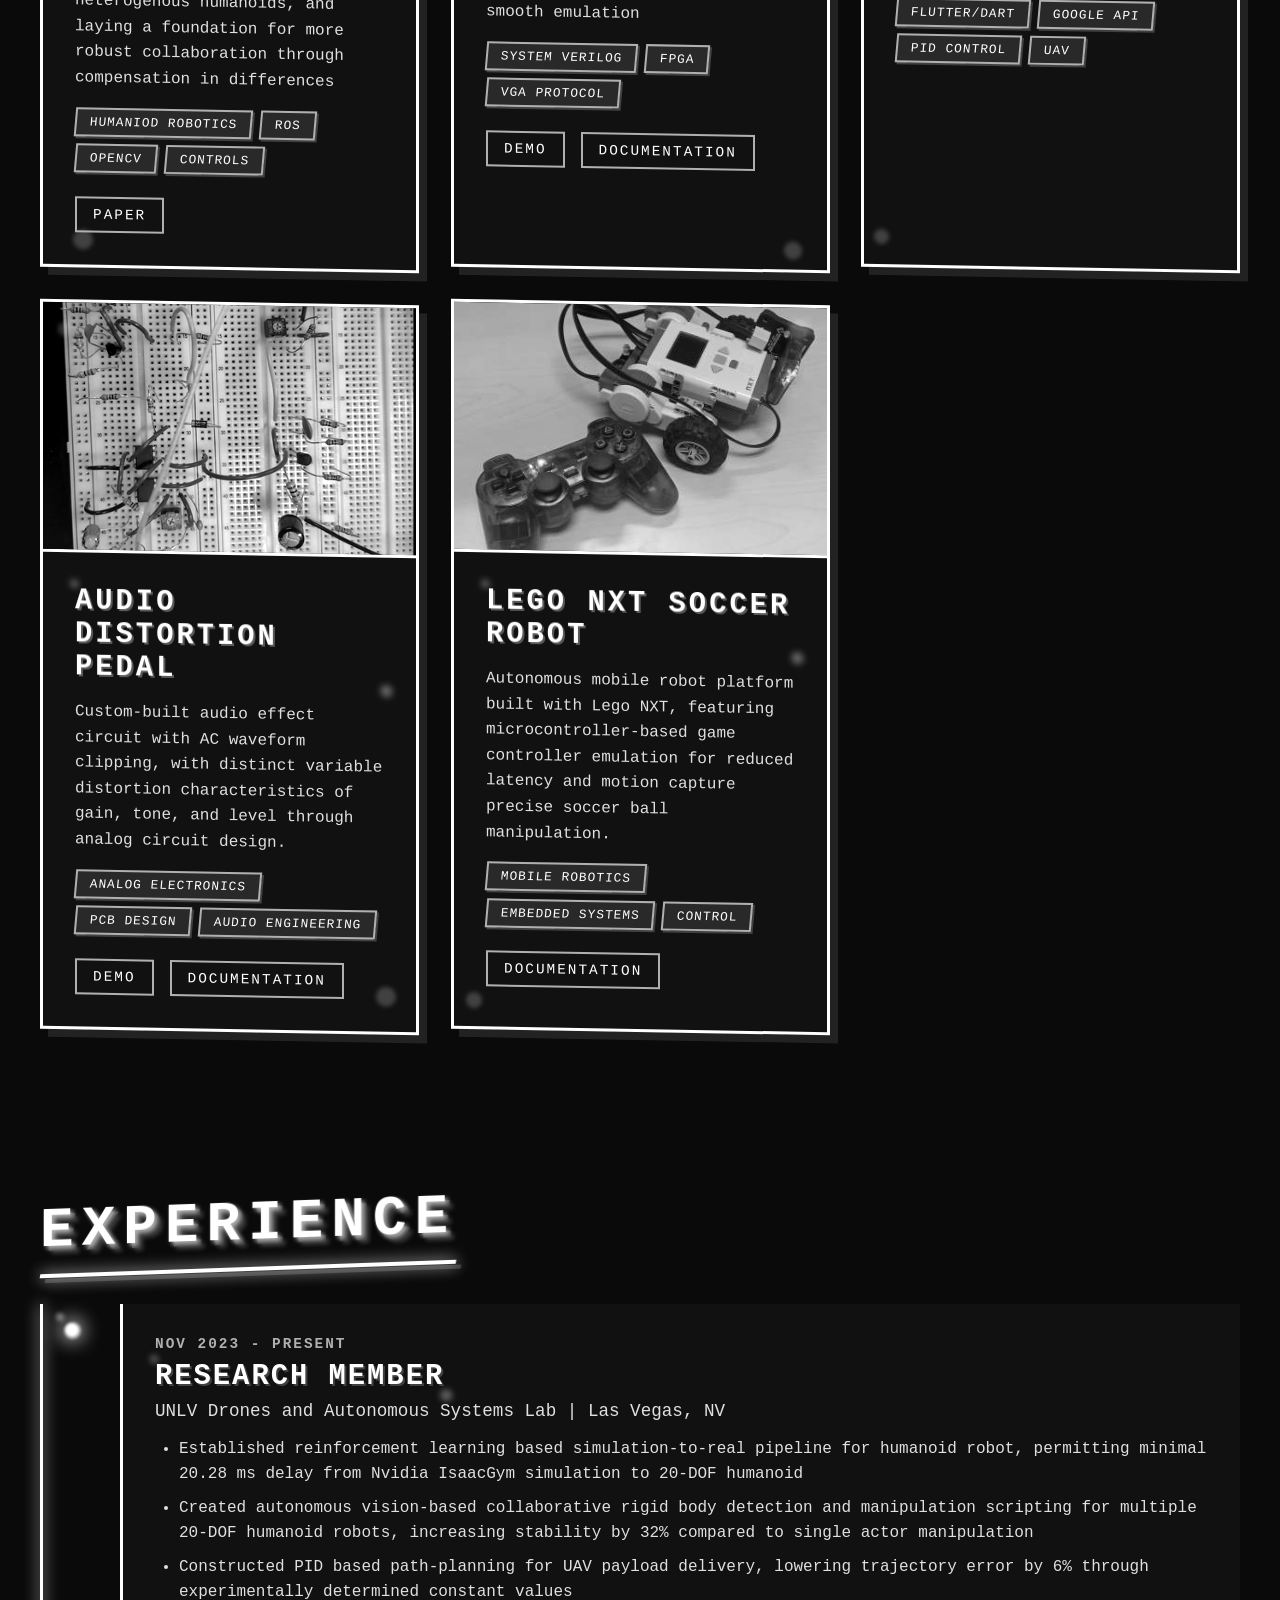
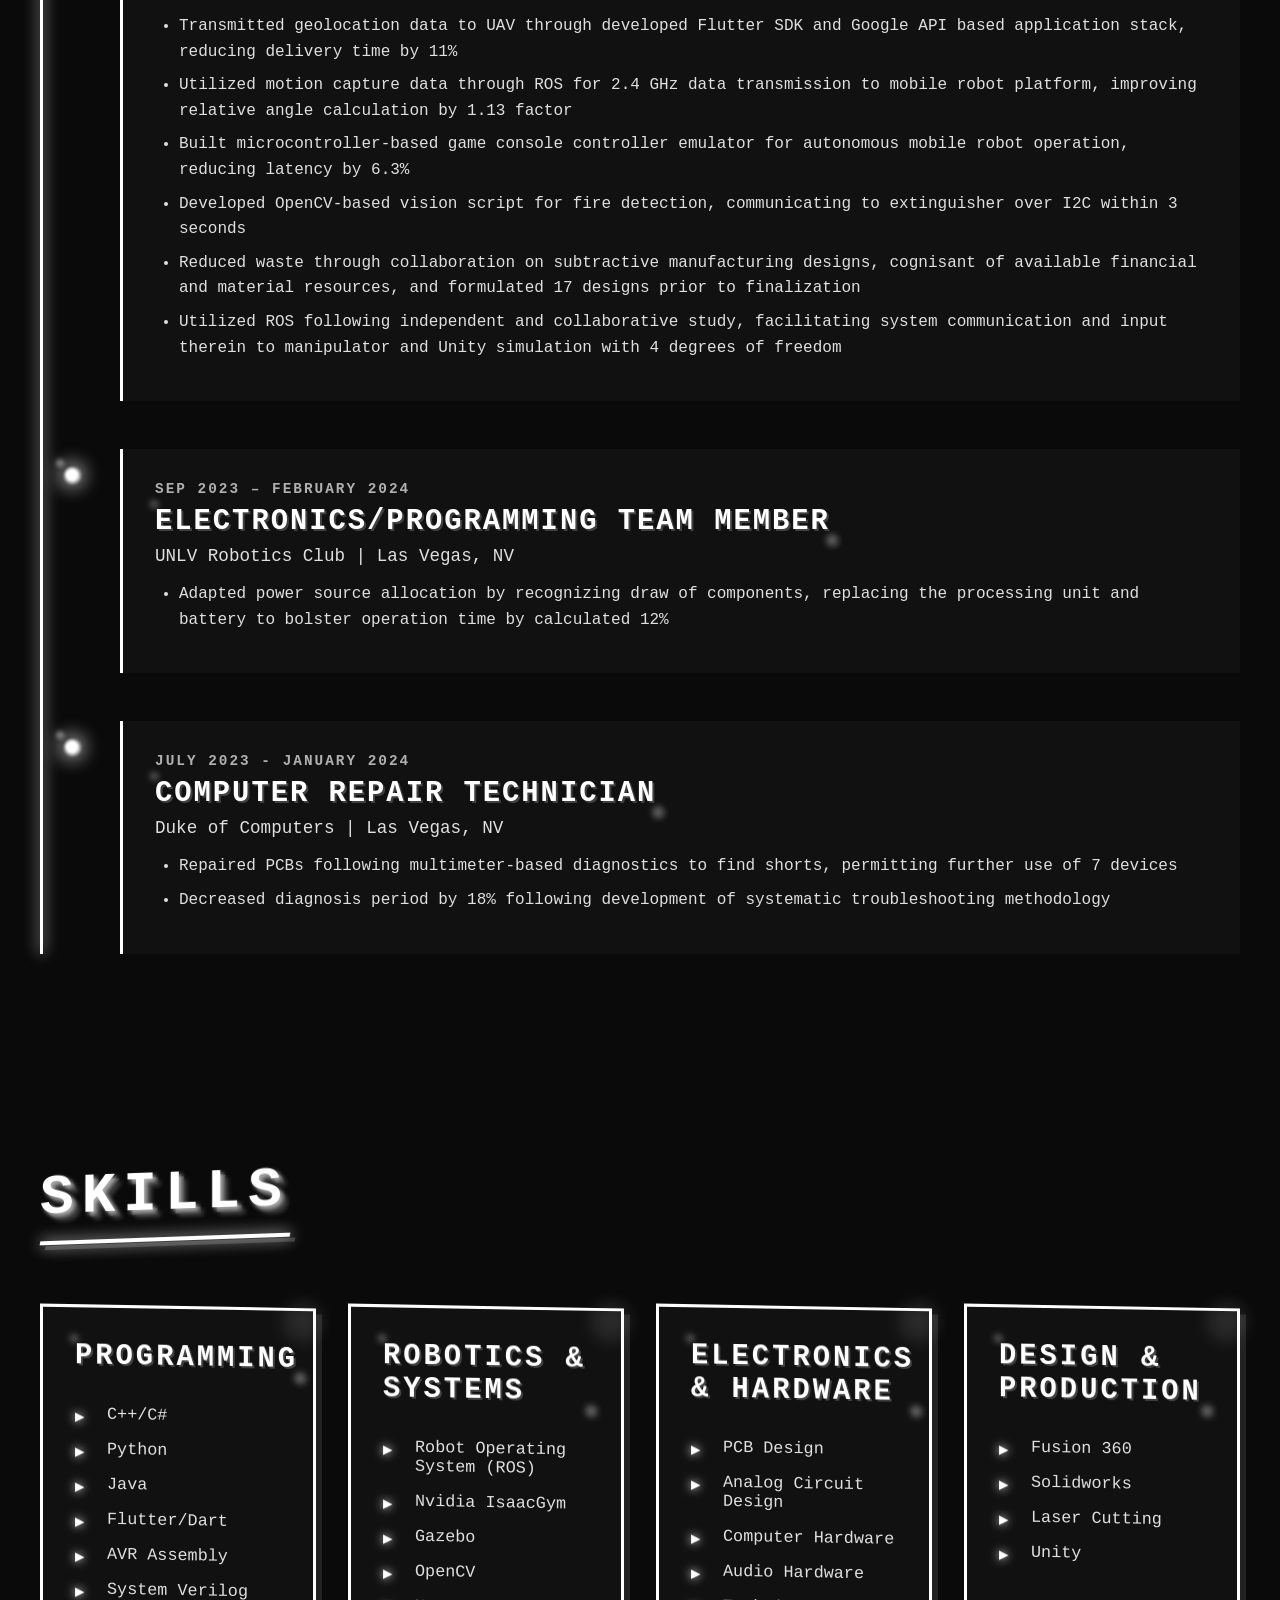
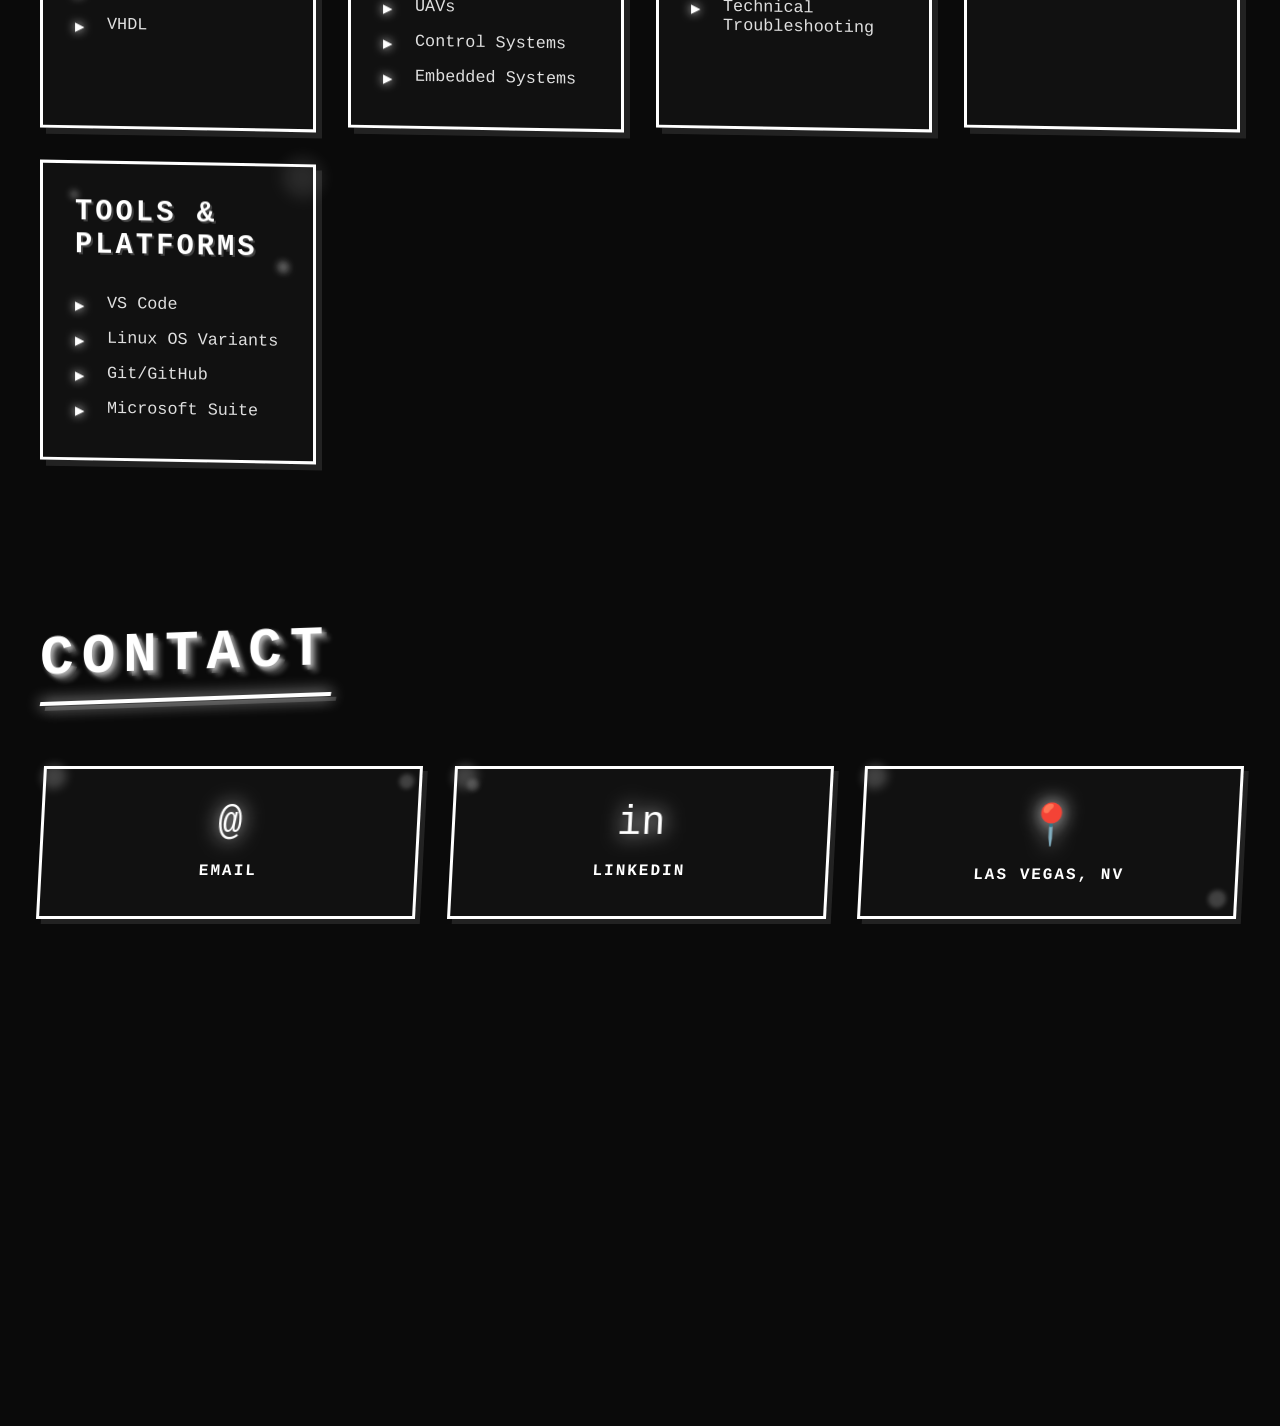
==== commit 3059082f: "documentation update" ====
--- a/index.html
+++ b/index.html
@@ -815,6 +815,24 @@
                     </div>
                 </div>
                 <div class="project-card">
+                    <img src="assets/tetris.png" alt="FPGA Tetris" class="project-image">
+                    <div class="project-content">
+                        <span class="splatter" style="top: 15px; left: 20px;"></span>
+                        <span class="splatter" style="bottom: 10px; right: 25px; width: 18px; height: 18px;"></span>
+                        <h3 class="project-title spray-edge">FPGA Tetris</h3>
+                        <p class="project-desc">Hardware implementation of Tetris using System Verilog on FPGA, featuring line clearing alongside a consistent 60Hz VGA display output for accurate and smooth emulation</p>
+                        <div class="tech-stack">
+                            <span class="tech-tag">System Verilog</span>
+                            <span class="tech-tag">FPGA</span>
+                            <span class="tech-tag">VGA Protocol</span>
+                        </div>
+                        <div class="project-links">
+                            <a href="https://youtube.com/shorts/C48AgfLrn5g" class="project-link" target="_blank">Demo</a>
+                            <a href="#" class="project-link">Documentation</a>
+                        </div>
+                    </div>
+                </div>
+                <div class="project-card">
                     <img src="assets/UAV_delivery.png" alt="UAV Liquid Delivery" class="project-image">
                     <div class="project-content">
                         <span class="splatter" style="top: 10px; right: 15px;"></span>
@@ -833,23 +851,6 @@
                     </div>
                 </div>
                 <div class="project-card">
-                    <img src="assets/tetris.png" alt="FPGA Tetris" class="project-image">
-                    <div class="project-content">
-                        <span class="splatter" style="top: 15px; left: 20px;"></span>
-                        <span class="splatter" style="bottom: 10px; right: 25px; width: 18px; height: 18px;"></span>
-                        <h3 class="project-title spray-edge">FPGA Tetris</h3>
-                        <p class="project-desc">Hardware implementation of Tetris using System Verilog on FPGA, featuring line clearing alongside a consistent 60Hz VGA display output for accurate and smooth emulation</p>
-                        <div class="tech-stack">
-                            <span class="tech-tag">System Verilog</span>
-                            <span class="tech-tag">FPGA</span>
-                            <span class="tech-tag">VGA Protocol</span>
-                        </div>
-                        <div class="project-links">
-                            <a href="https://youtube.com/shorts/C48AgfLrn5g" class="project-link" target="_blank">Demo</a>
-                        </div>
-                    </div>
-                </div>
-                <div class="project-card">
                     <img src="assets/distortion_pedal_circuit.png" alt="Audio Distortion Pedal" class="project-image">
                     <div class="project-content">
                         <span class="splatter" style="top: 20px; left: 15px; width: 14px; height: 14px;"></span>
@@ -863,6 +864,7 @@
                         </div>
                         <div class="project-links">
                             <a href="https://youtu.be/rtZpoOfIEeM" class="project-link" target="_blank">Demo</a>
+                            <a href="#" class="project-link">Documentation</a>
                         </div>
                     </div>
                 </div>
@@ -880,6 +882,7 @@
                         </div>
                         <div class="project-links">
                             <!-- <a href="https://github.com/yourusername/nxt-soccer" class="project-link" target="_blank">GitHub</a> -->
+                            <a href="#" class="project-link">Documentation</a>
                         </div>
                     </div>
                 </div>
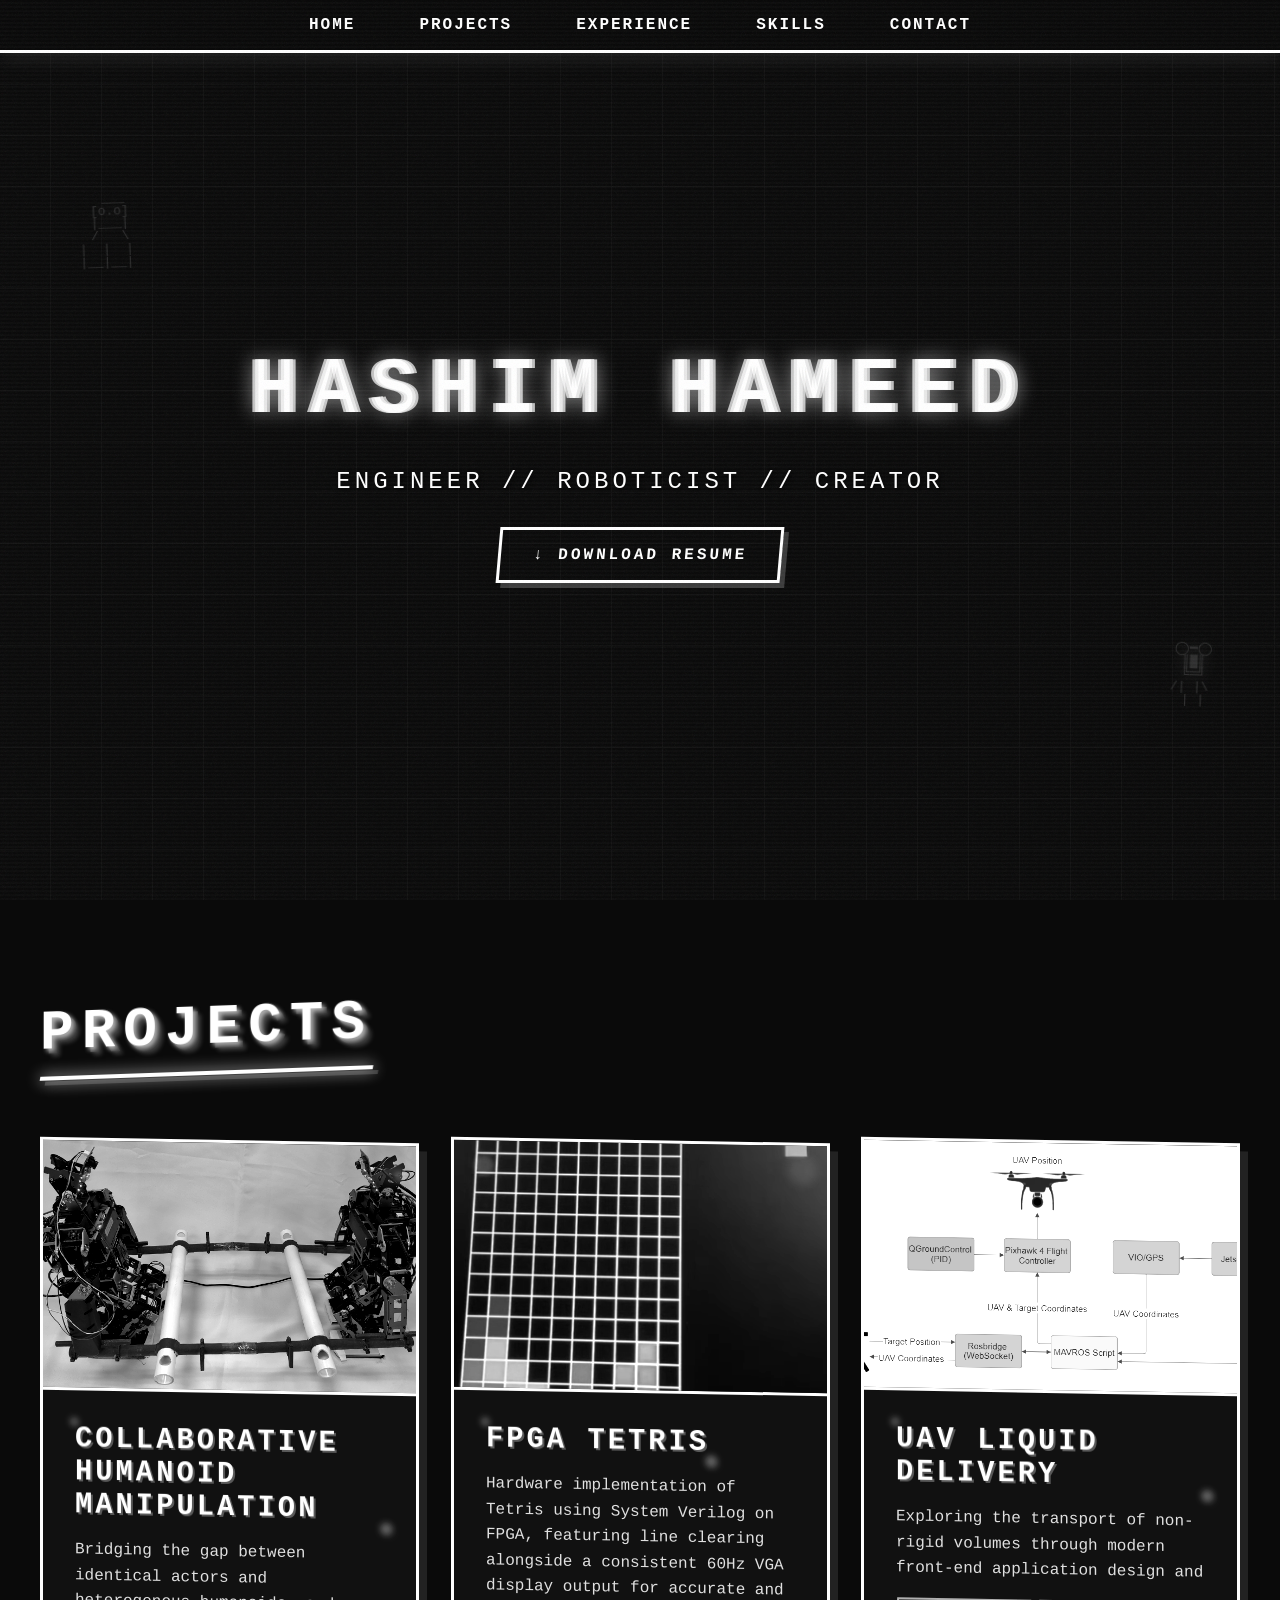
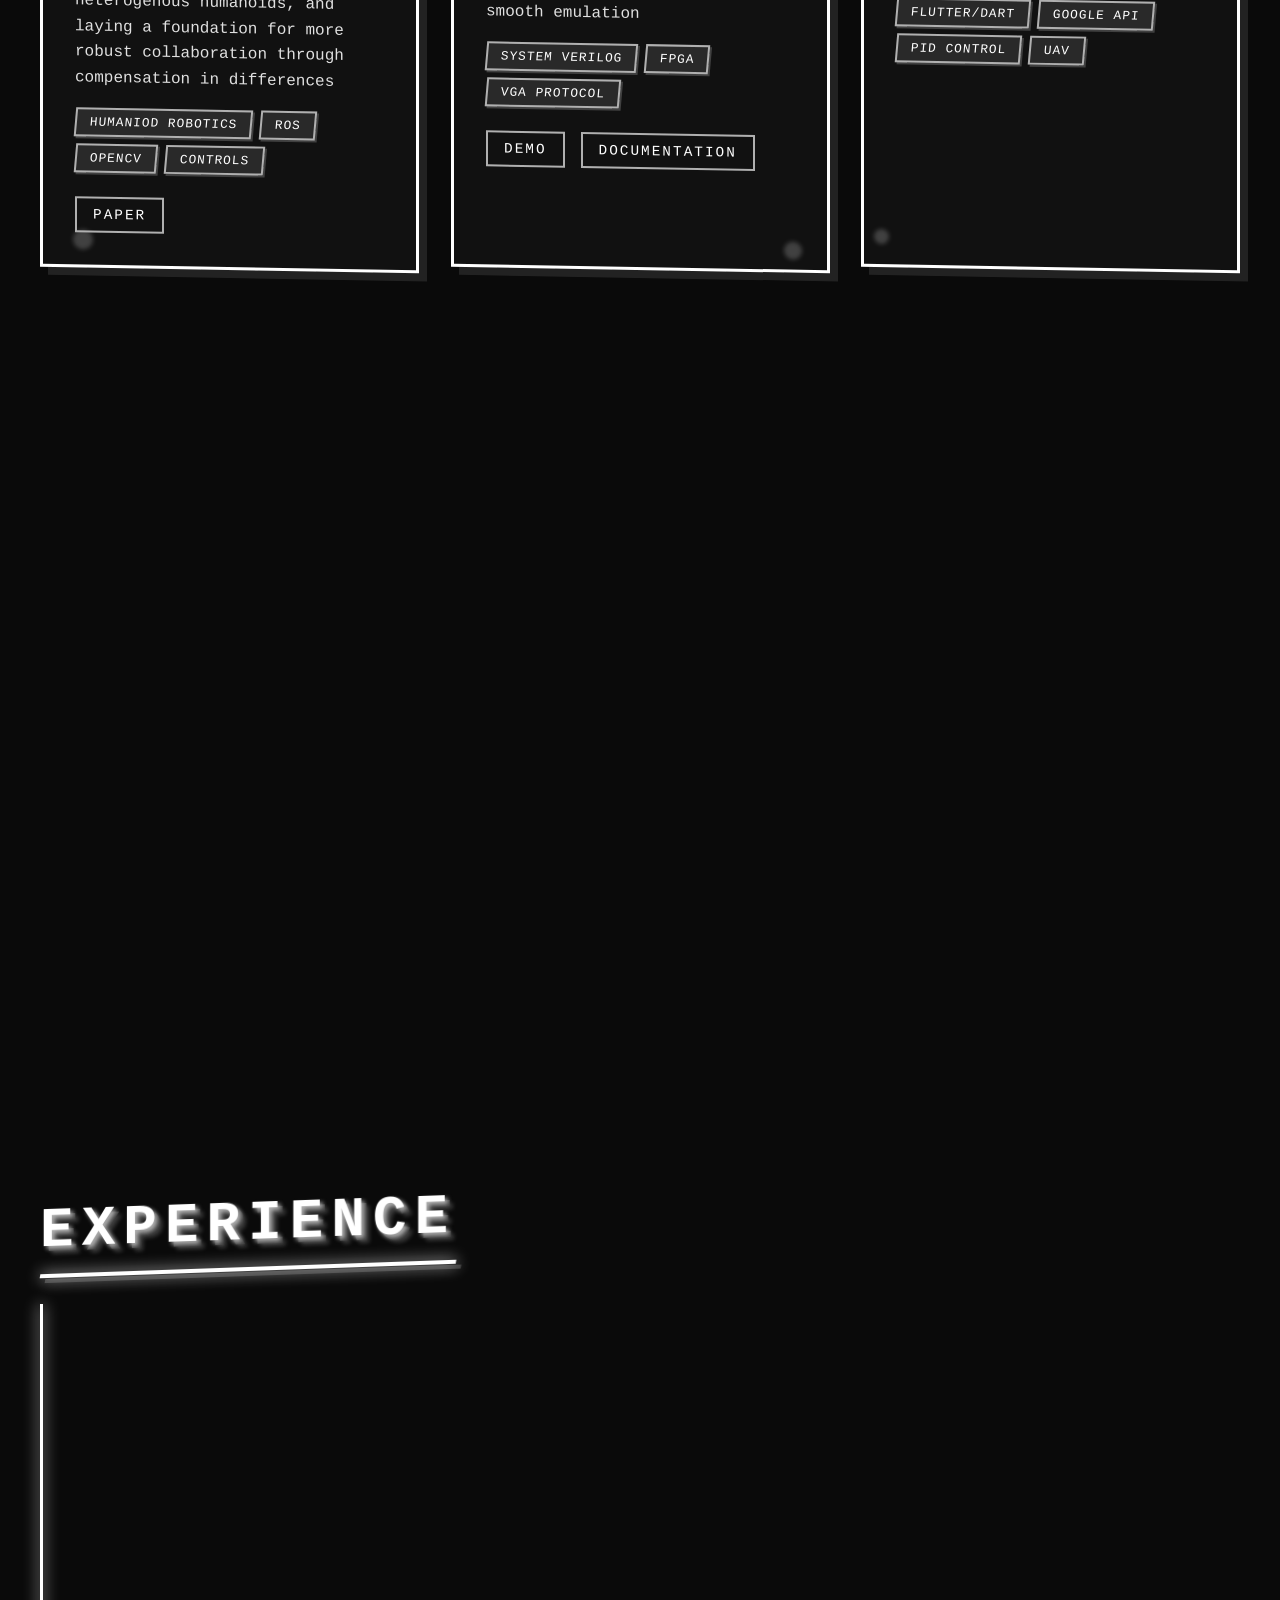
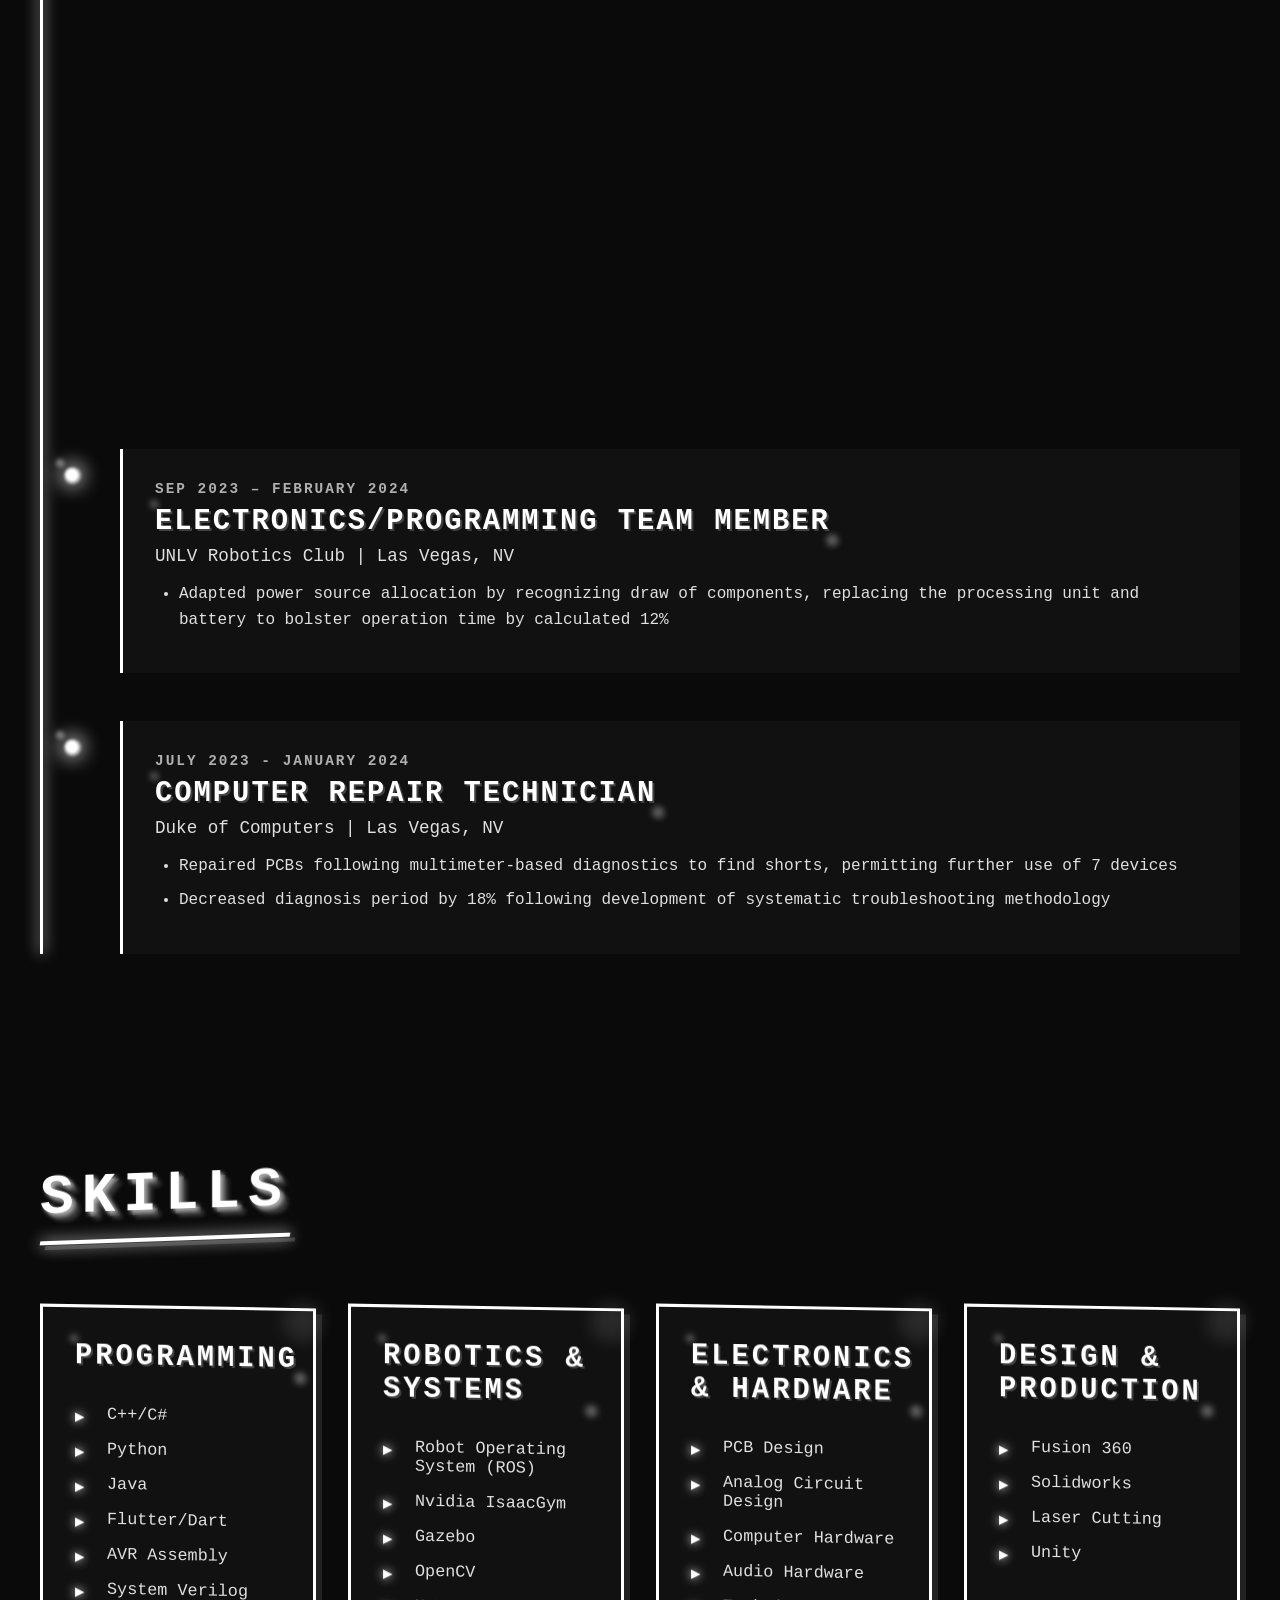
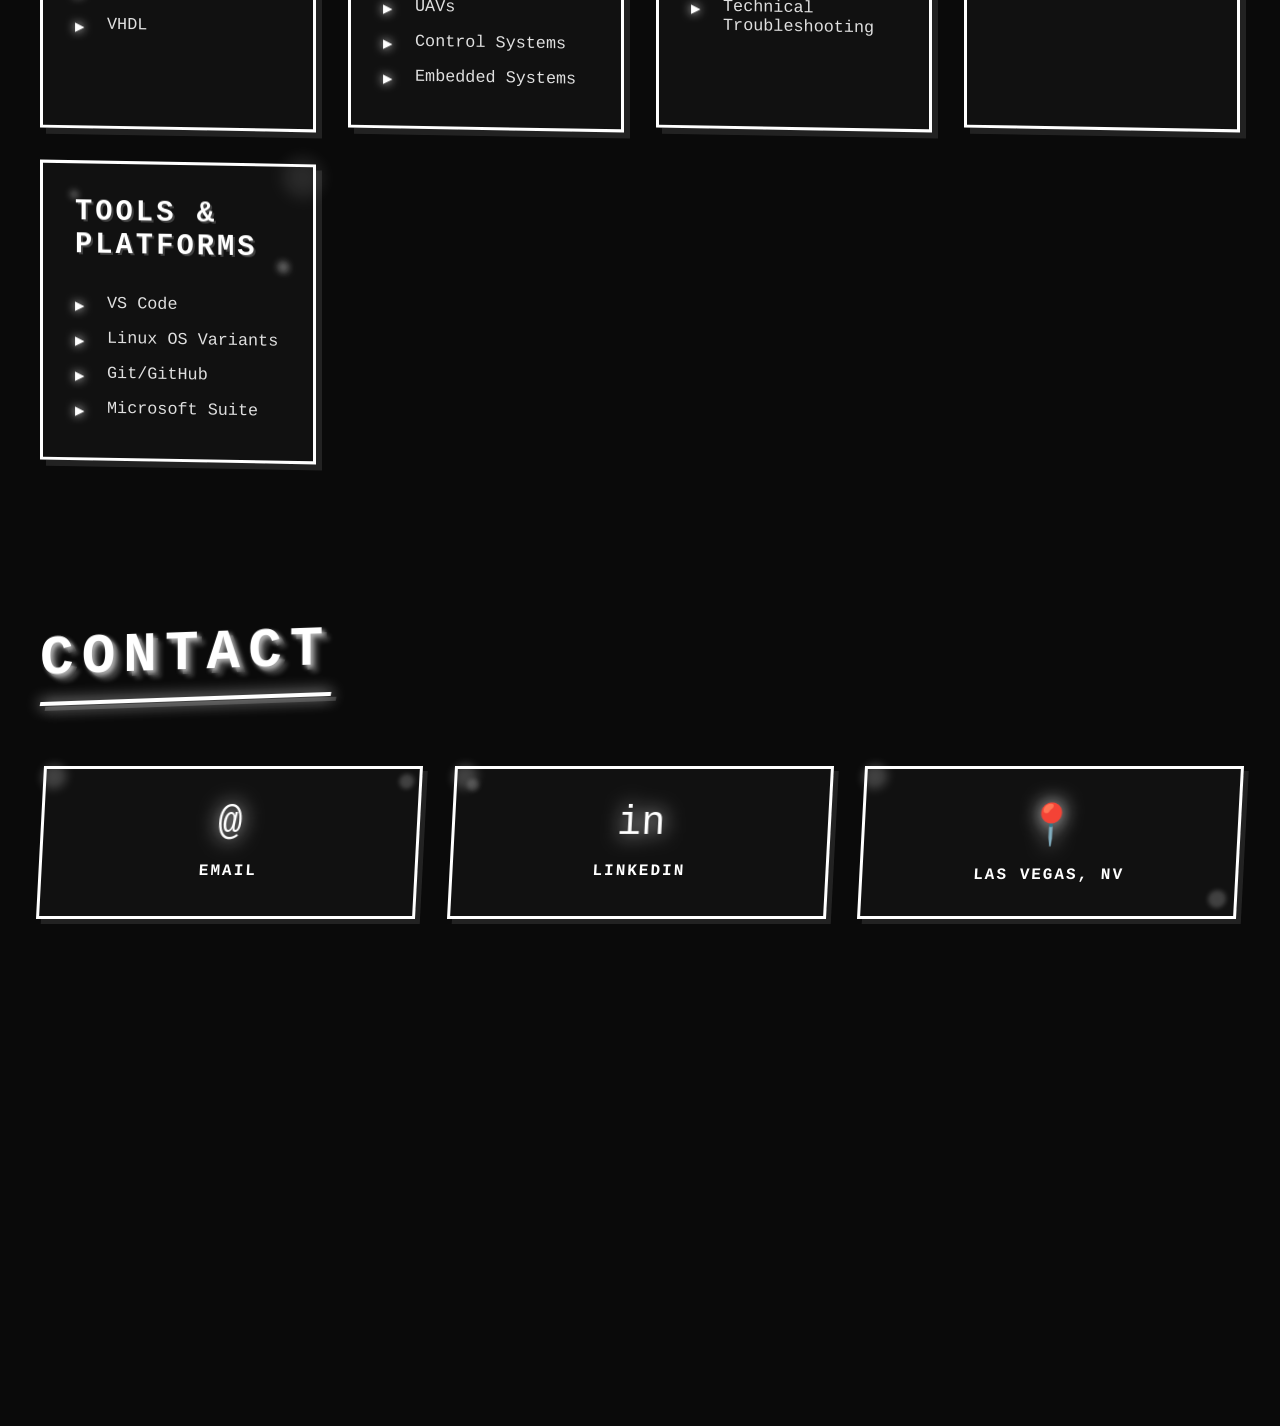
==== commit 81355f70: "link updates" ====
--- a/index.html
+++ b/index.html
@@ -828,7 +828,7 @@
                         </div>
                         <div class="project-links">
                             <a href="https://youtube.com/shorts/C48AgfLrn5g" class="project-link" target="_blank">Demo</a>
-                            <a href="#" class="project-link">Documentation</a>
+                            <a href="https://github.com/untitled-sound/hhprojects.github.io/blob/main/fpga_tetris_documentation/collision_and_grid_module_diagram.png" class="project-link">Documentation</a>
                         </div>
                     </div>
                 </div>
@@ -864,7 +864,7 @@
                         </div>
                         <div class="project-links">
                             <a href="https://youtu.be/rtZpoOfIEeM" class="project-link" target="_blank">Demo</a>
-                            <a href="#" class="project-link">Documentation</a>
+                            <a href="https://github.com/untitled-sound/hhprojects.github.io/blob/main/audio_distortion_pedal_documentation/distortion_pedal_circuit_ltspice_diagram.png" class="project-link">Documentation</a>
                         </div>
                     </div>
                 </div>
@@ -882,7 +882,7 @@
                         </div>
                         <div class="project-links">
                             <!-- <a href="https://github.com/yourusername/nxt-soccer" class="project-link" target="_blank">GitHub</a> -->
-                            <a href="#" class="project-link">Documentation</a>
+                            <a href="https://github.com/untitled-sound/hhprojects.github.io/blob/main/nxt_documentation/arduino_nxt_conn_diagram.png" class="project-link">Documentation</a>
                         </div>
                     </div>
                 </div>
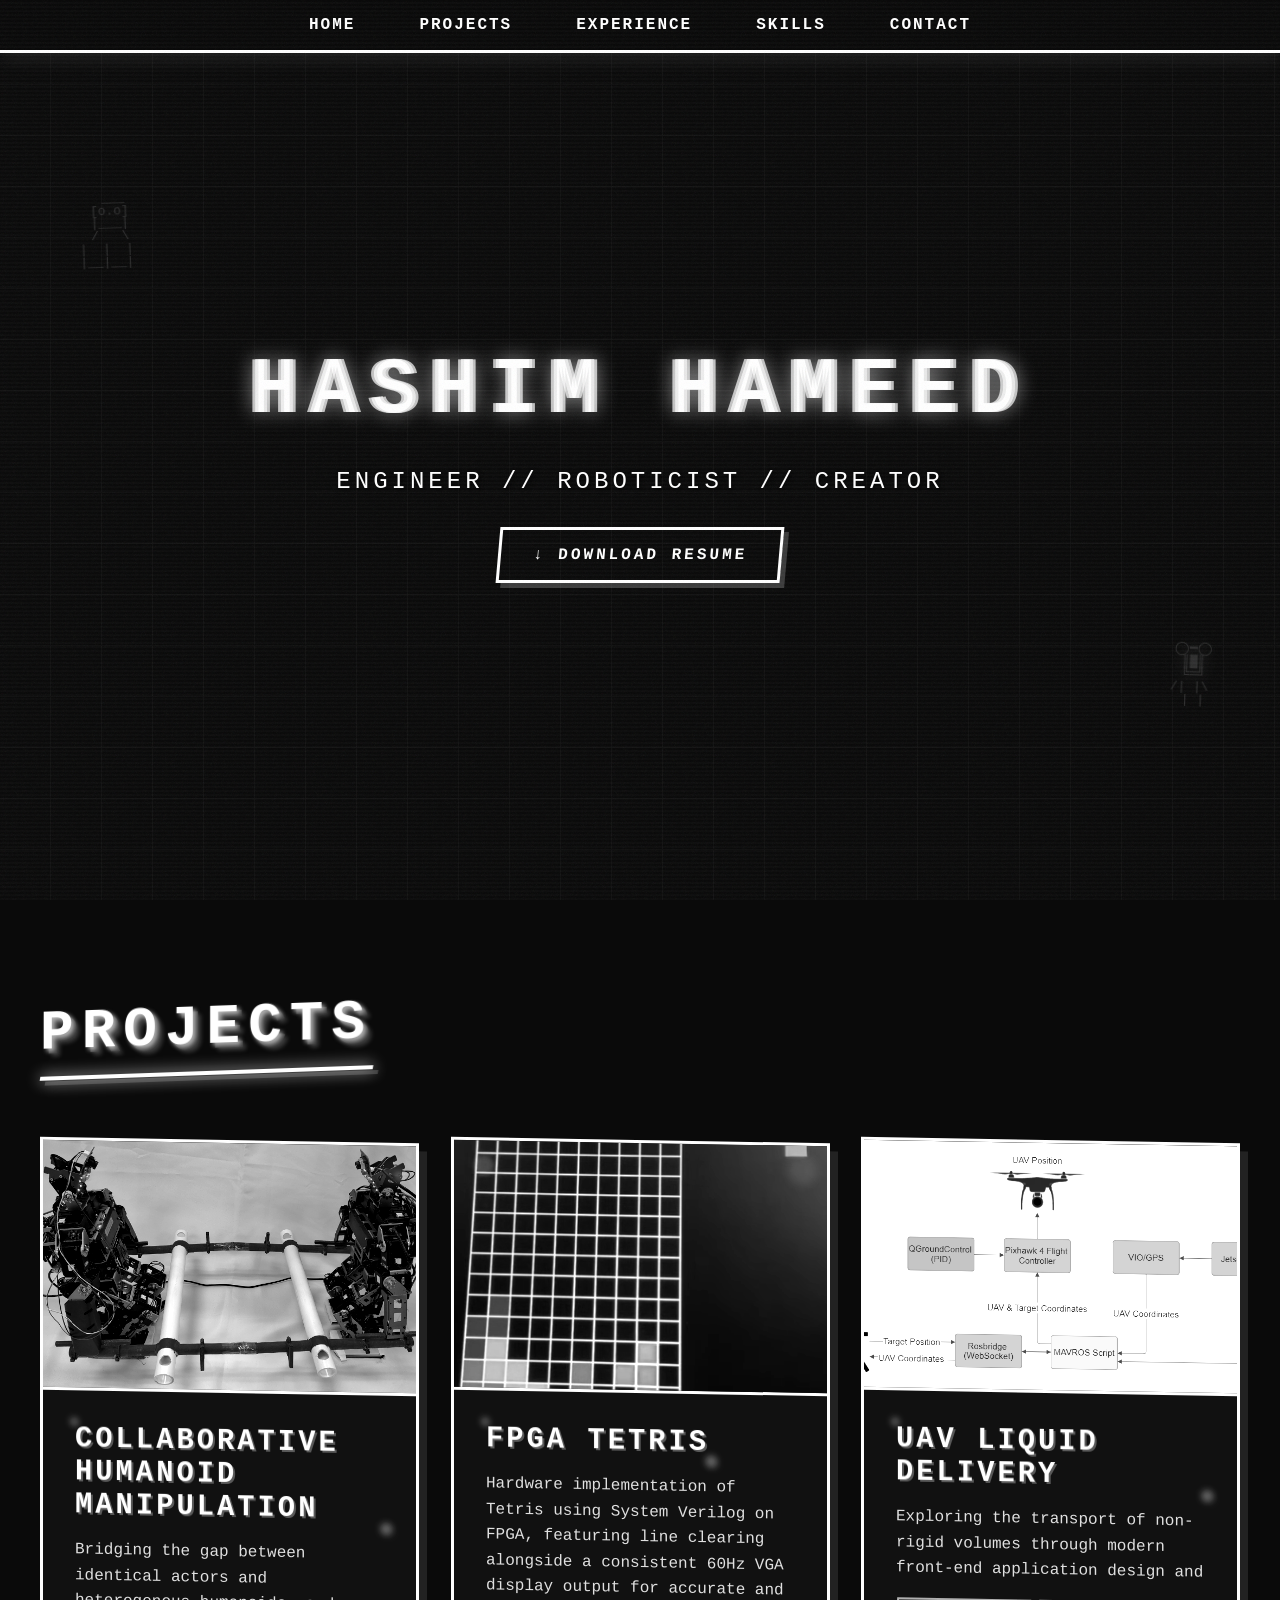
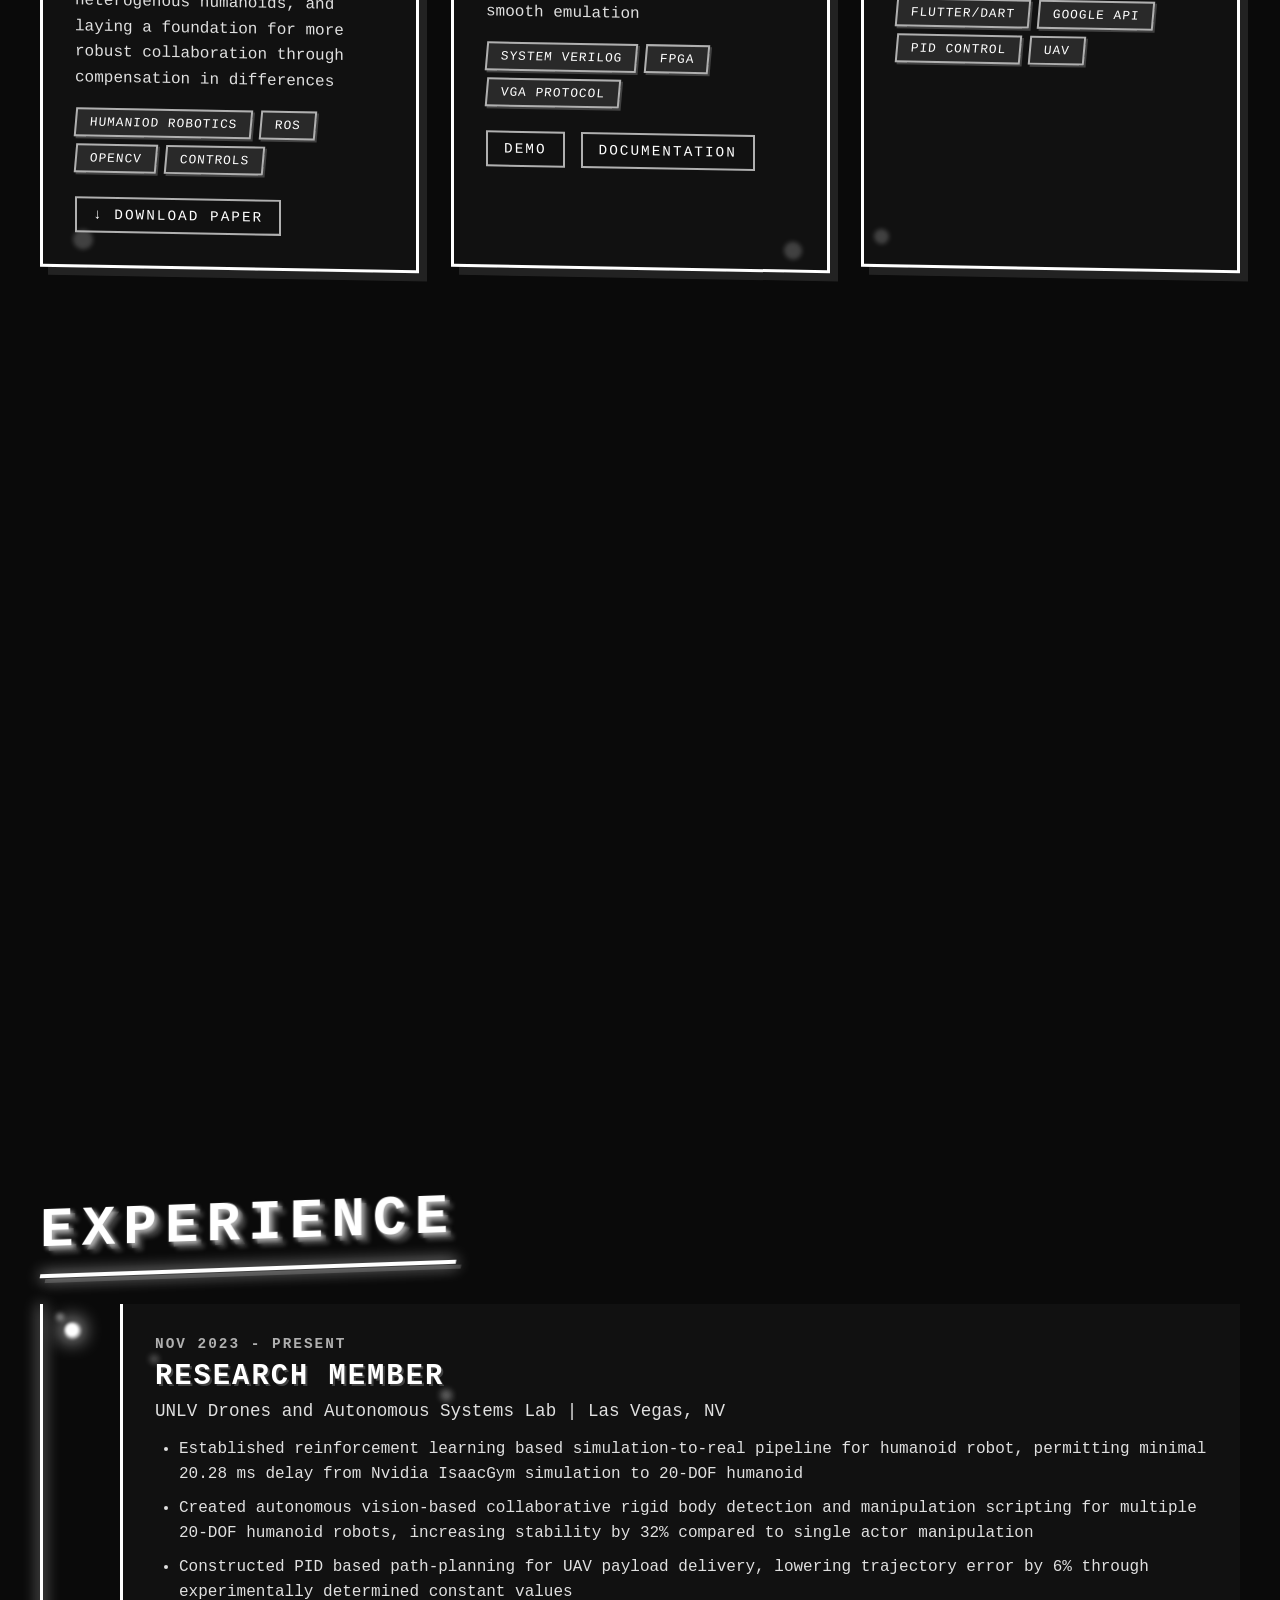
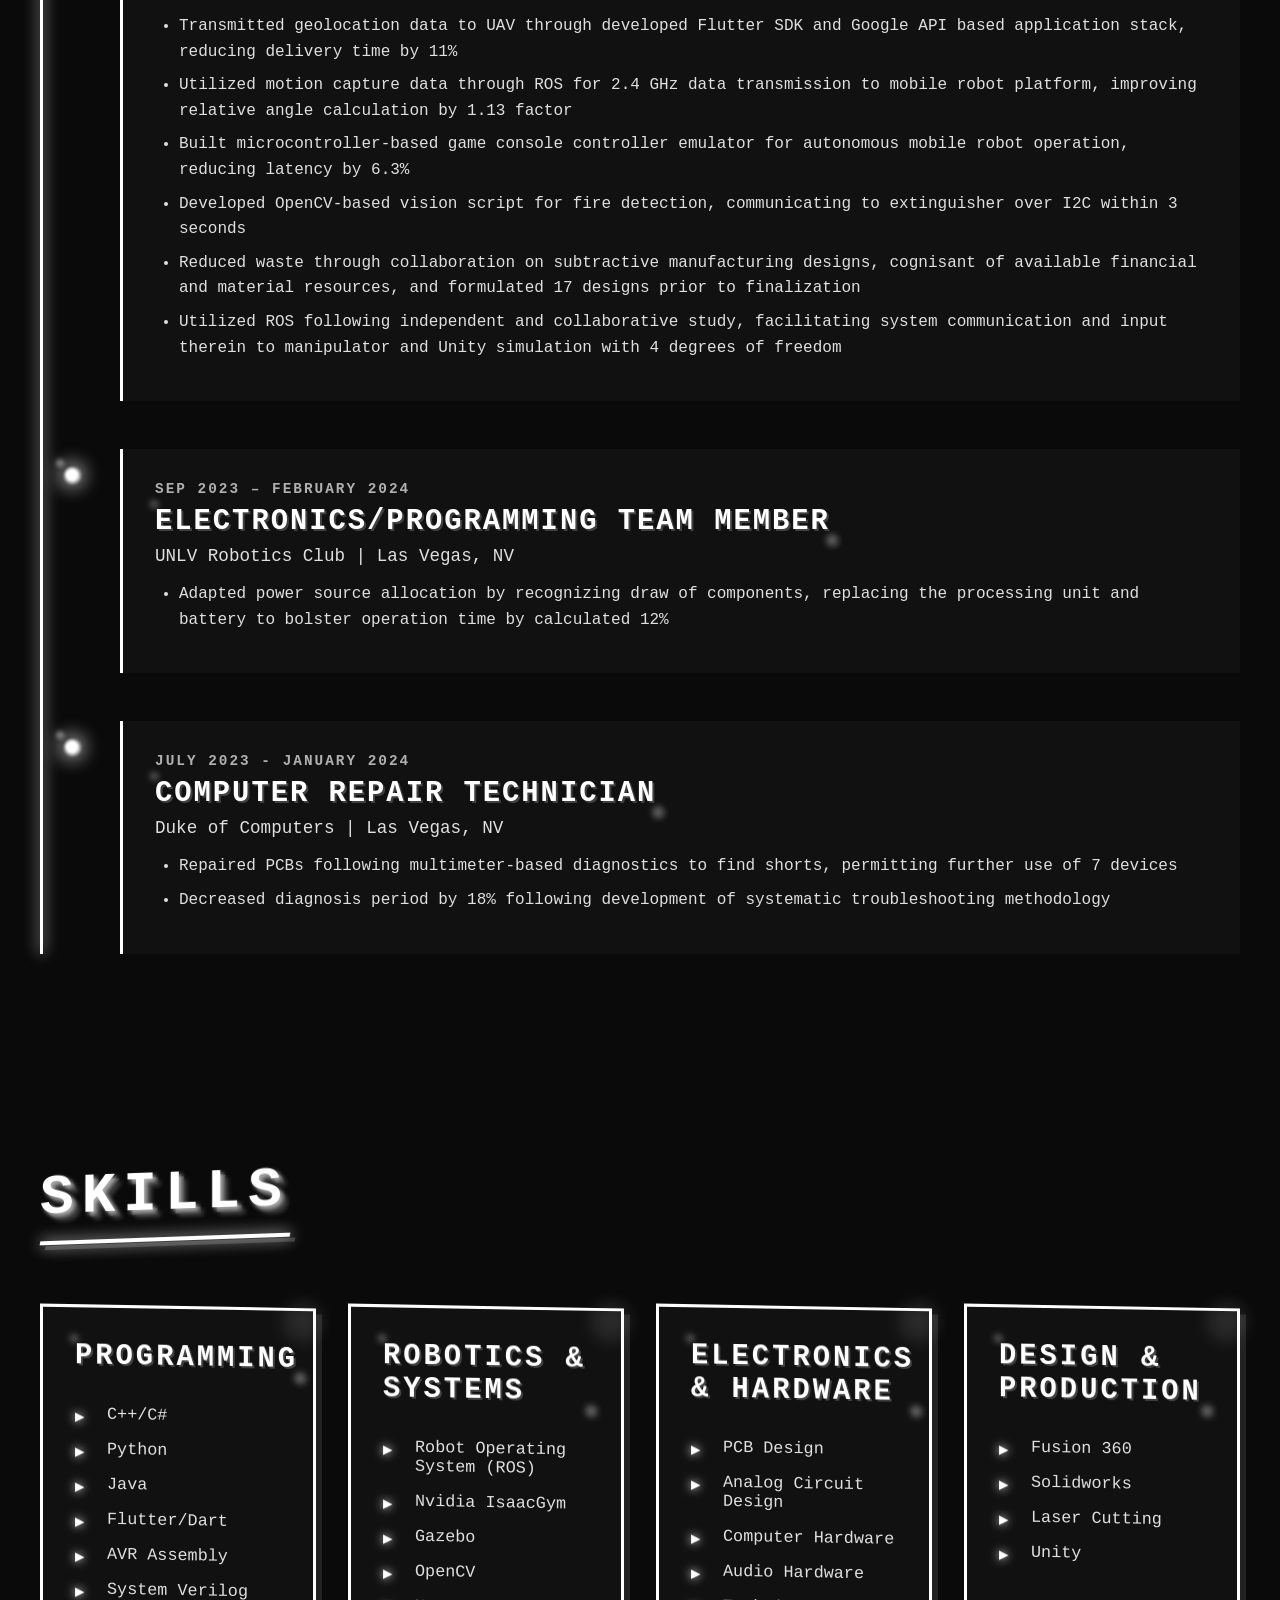
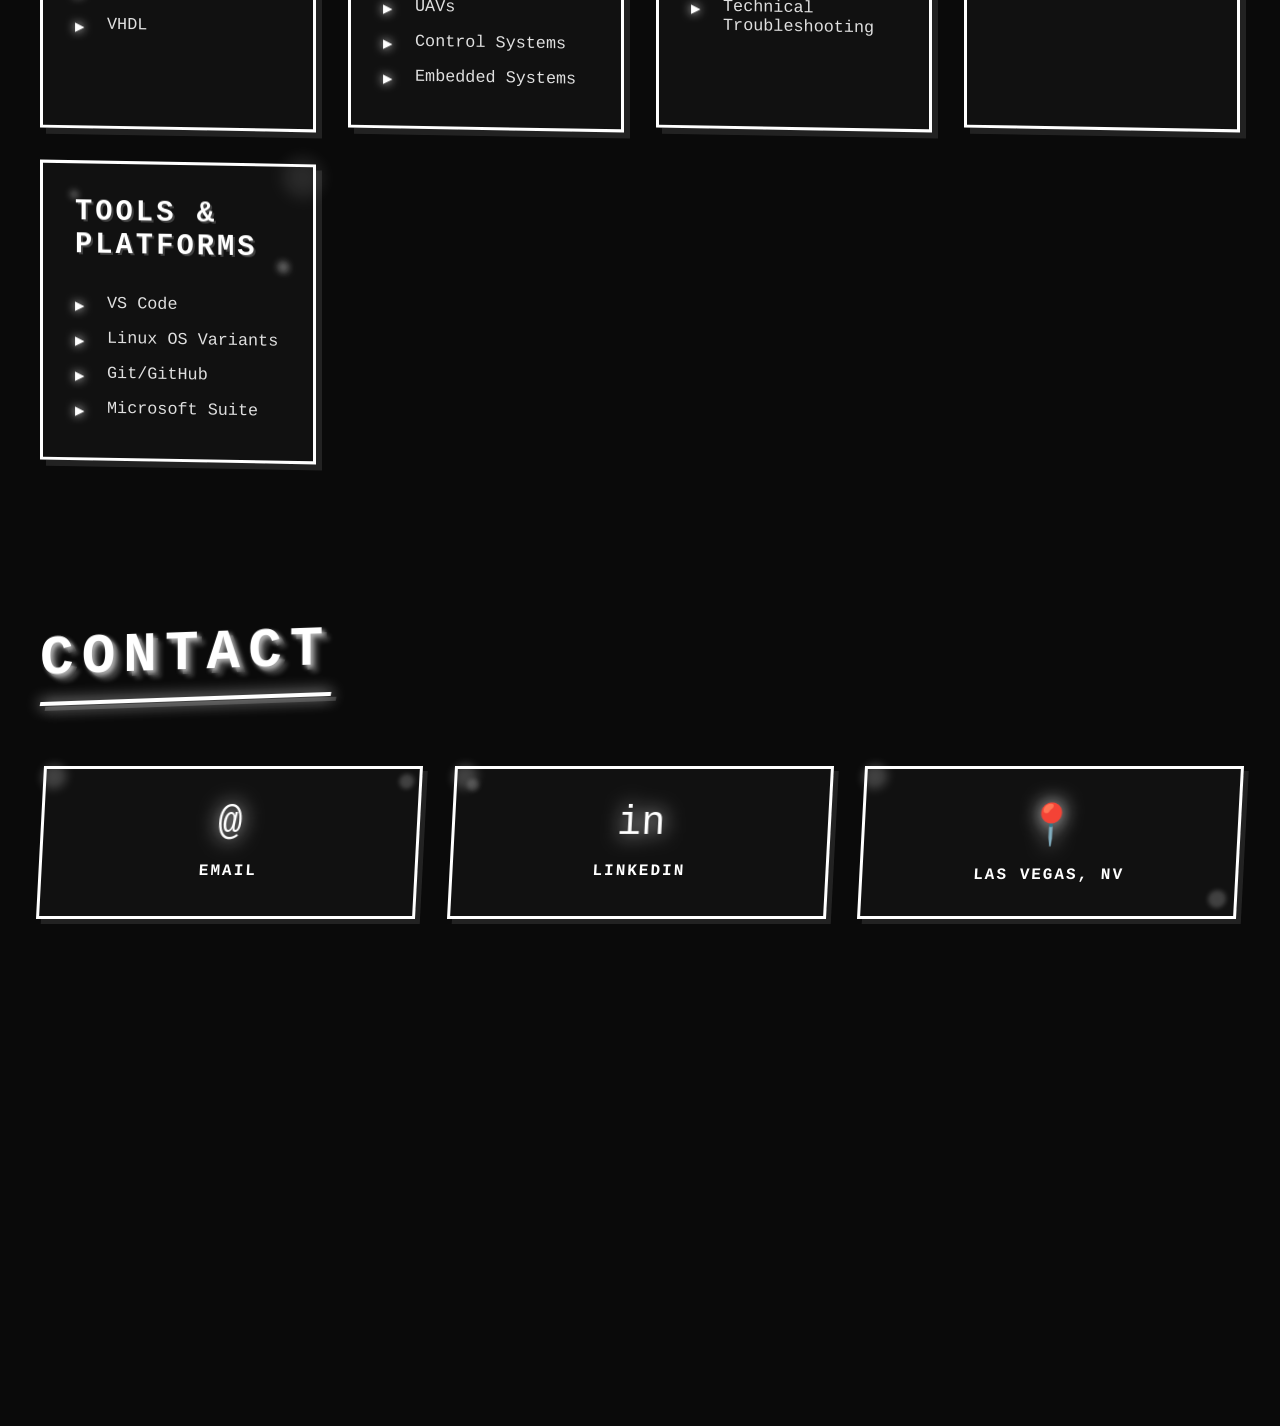
==== commit 8dc5730e: "more link updates" ====
--- a/index.html
+++ b/index.html
@@ -810,7 +810,8 @@
                         </div>
                         <div class="project-links">
                             <!-- <a href="https://github.com/yourusername/humanoid-collab" class="project-link" target="_blank">GitHub</a> -->
-                            <a href="#" class="project-link">Paper</a>
+                            <!-- <a href="#" class="project-link">Paper</a> -->
+                             <a href="assets/Collaborative_Rigid_Body_Manipulation_Toward_Heterogeneous_Humanoids-2.pdf" class="project-link" download>↓ Download Paper</a>
                         </div>
                     </div>
                 </div>
@@ -828,7 +829,7 @@
                         </div>
                         <div class="project-links">
                             <a href="https://youtube.com/shorts/C48AgfLrn5g" class="project-link" target="_blank">Demo</a>
-                            <a href="https://github.com/untitled-sound/hhprojects.github.io/blob/main/fpga_tetris_documentation/collision_and_grid_module_diagram.png" class="project-link">Documentation</a>
+                            <a href="https://github.com/untitled-sound/hhprojects.github.io/blob/main/fpga_tetris_documentation" class="project-link" target="_blank">Documentation</a>
                         </div>
                     </div>
                 </div>
@@ -864,7 +865,8 @@
                         </div>
                         <div class="project-links">
                             <a href="https://youtu.be/rtZpoOfIEeM" class="project-link" target="_blank">Demo</a>
-                            <a href="https://github.com/untitled-sound/hhprojects.github.io/blob/main/audio_distortion_pedal_documentation/distortion_pedal_circuit_ltspice_diagram.png" class="project-link">Documentation</a>
+
+                            <a href="https://github.com/untitled-sound/hhprojects.github.io/tree/main/audio_distortion_pedal_documentation" class="project-link" target="_blank">Documentation</a>
                         </div>
                     </div>
                 </div>
@@ -882,7 +884,7 @@
                         </div>
                         <div class="project-links">
                             <!-- <a href="https://github.com/yourusername/nxt-soccer" class="project-link" target="_blank">GitHub</a> -->
-                            <a href="https://github.com/untitled-sound/hhprojects.github.io/blob/main/nxt_documentation/arduino_nxt_conn_diagram.png" class="project-link">Documentation</a>
+                            <a href="https://github.com/untitled-sound/hhprojects.github.io/tree/main/nxt_documentation" class="project-link" target="_blank">Documentation</a>
                         </div>
                     </div>
                 </div>
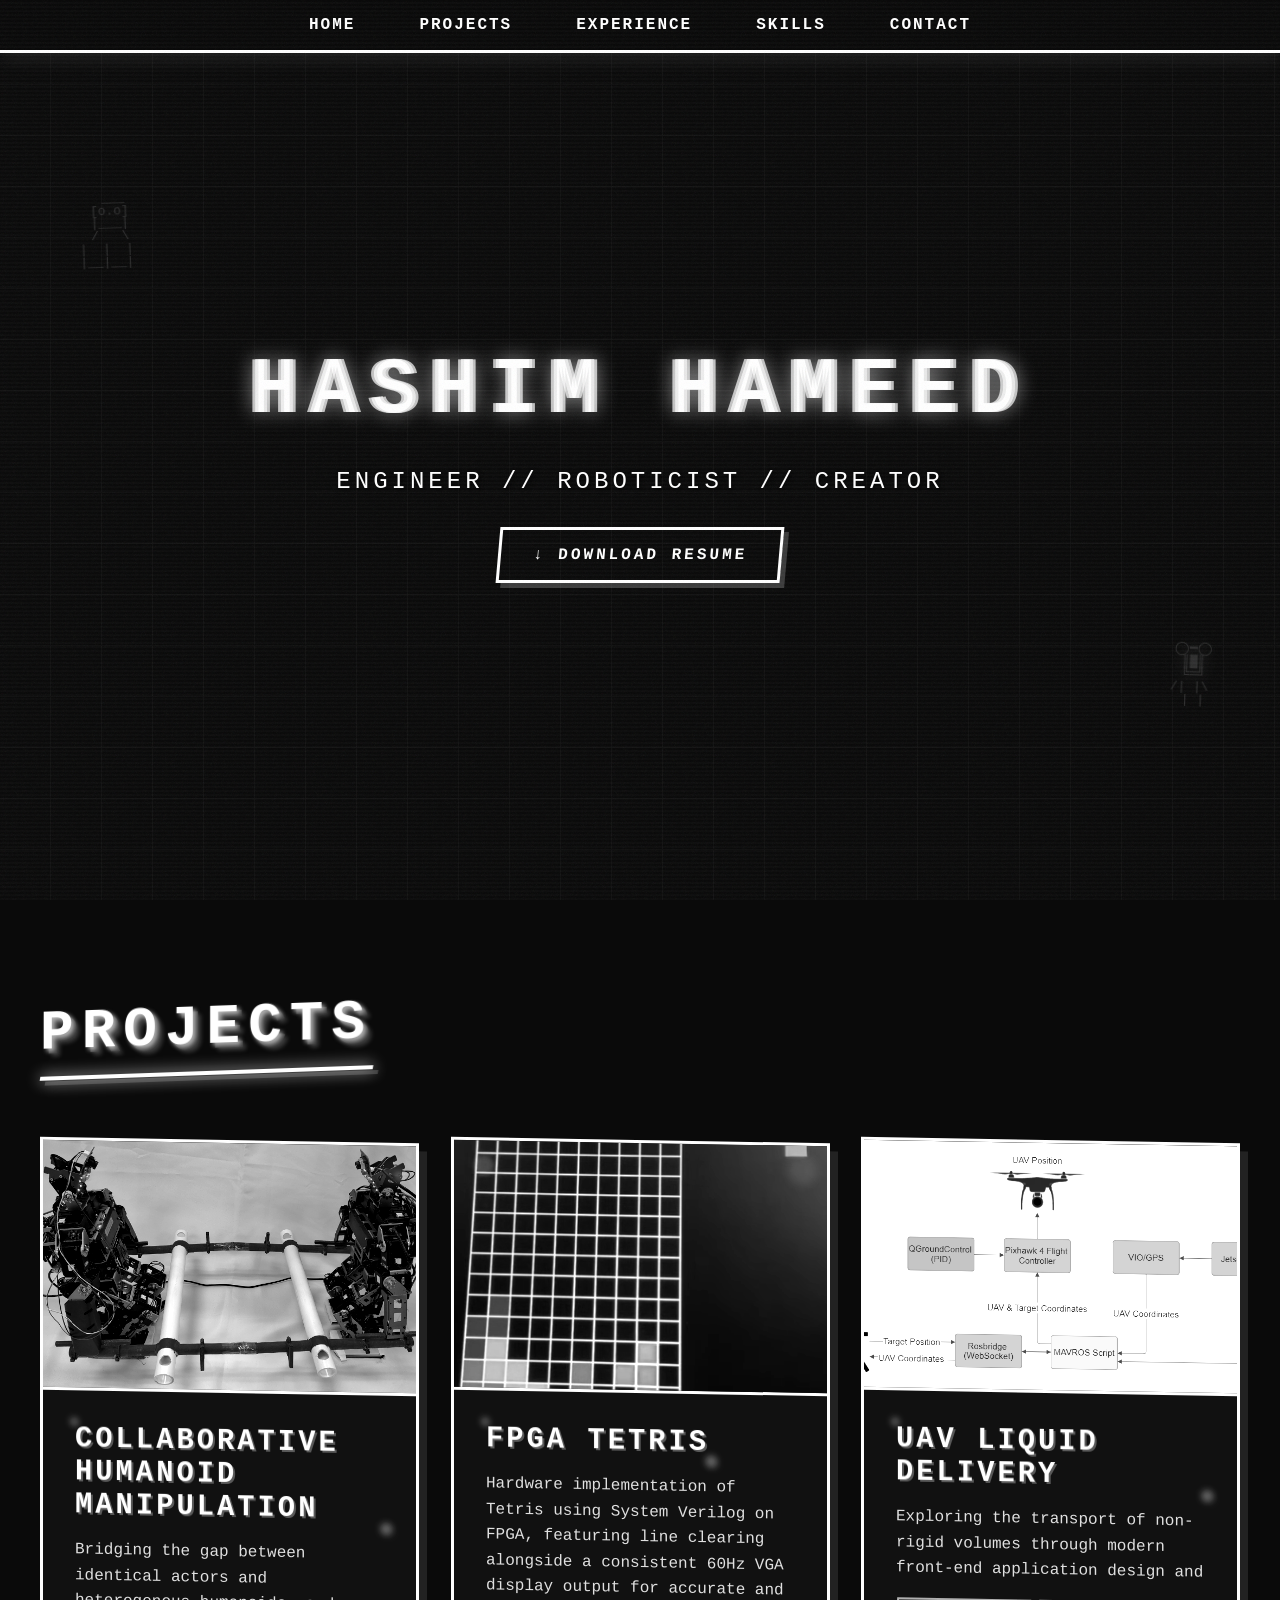
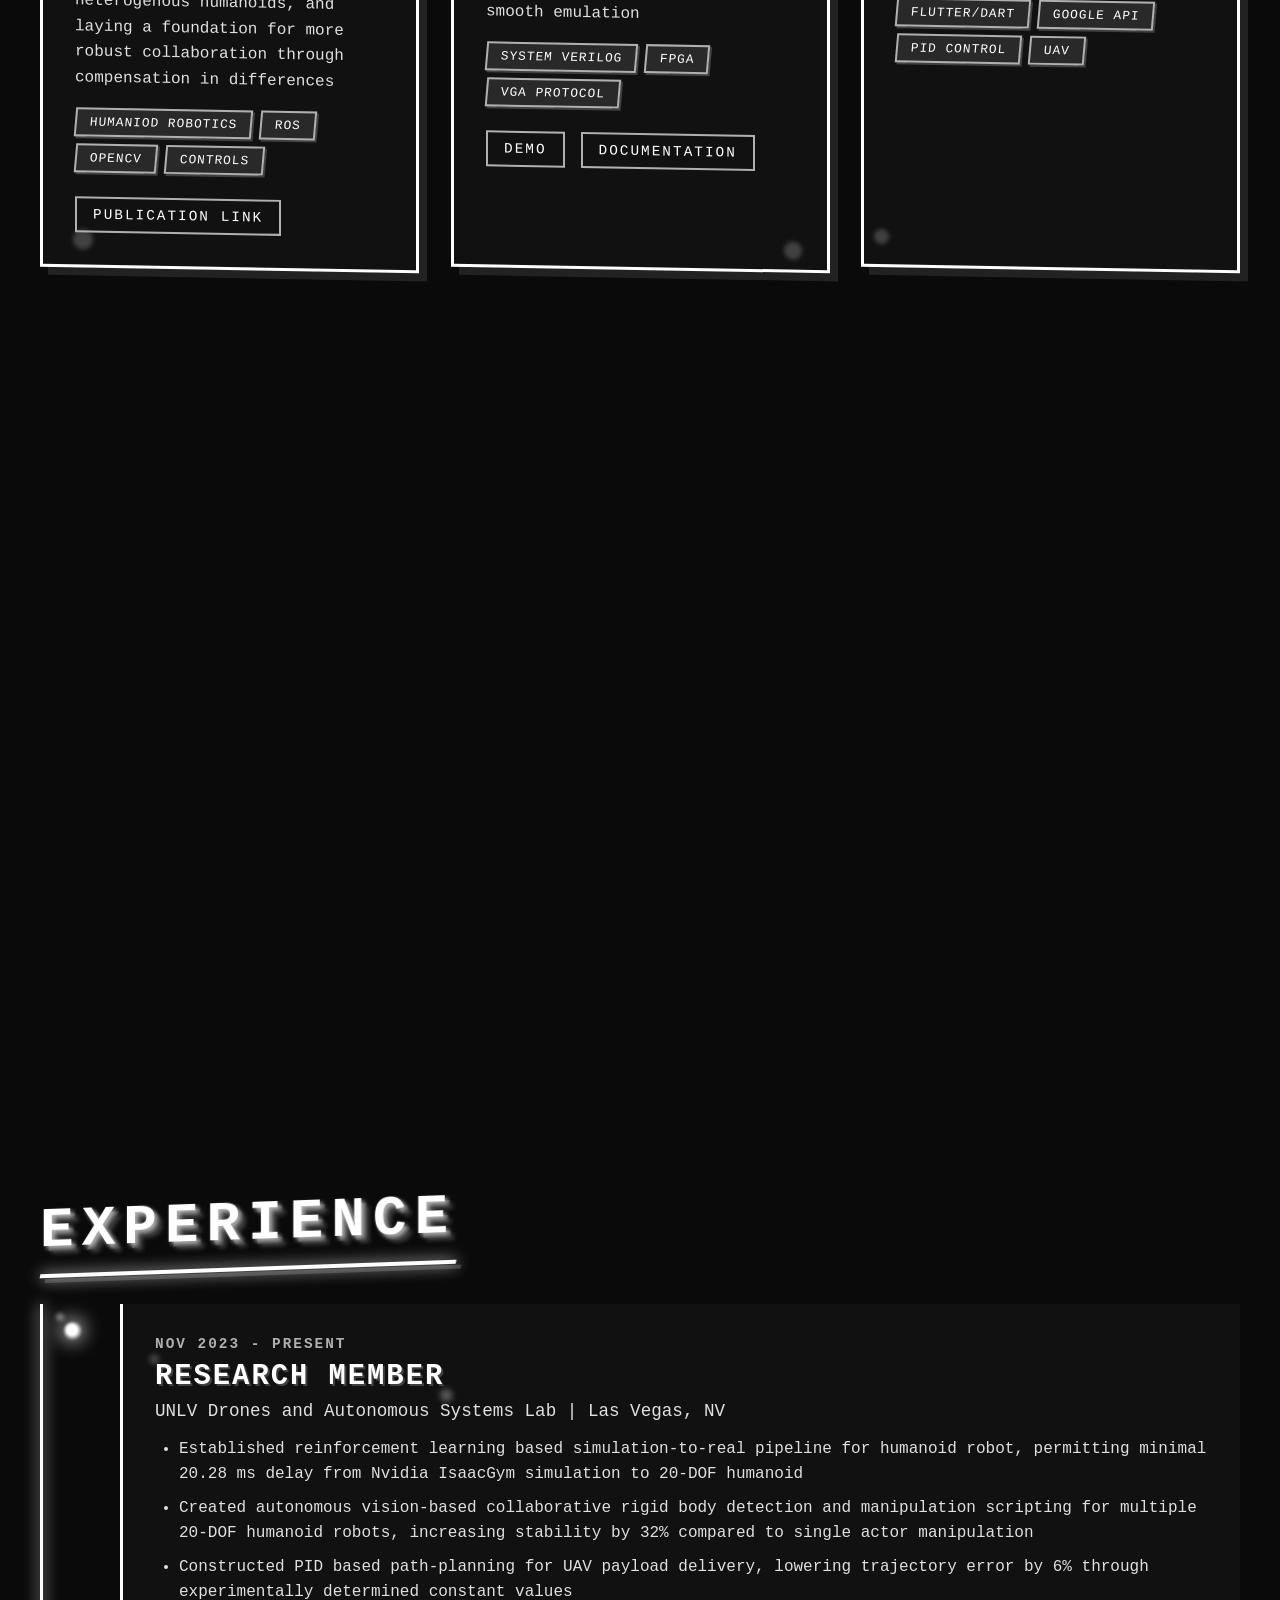
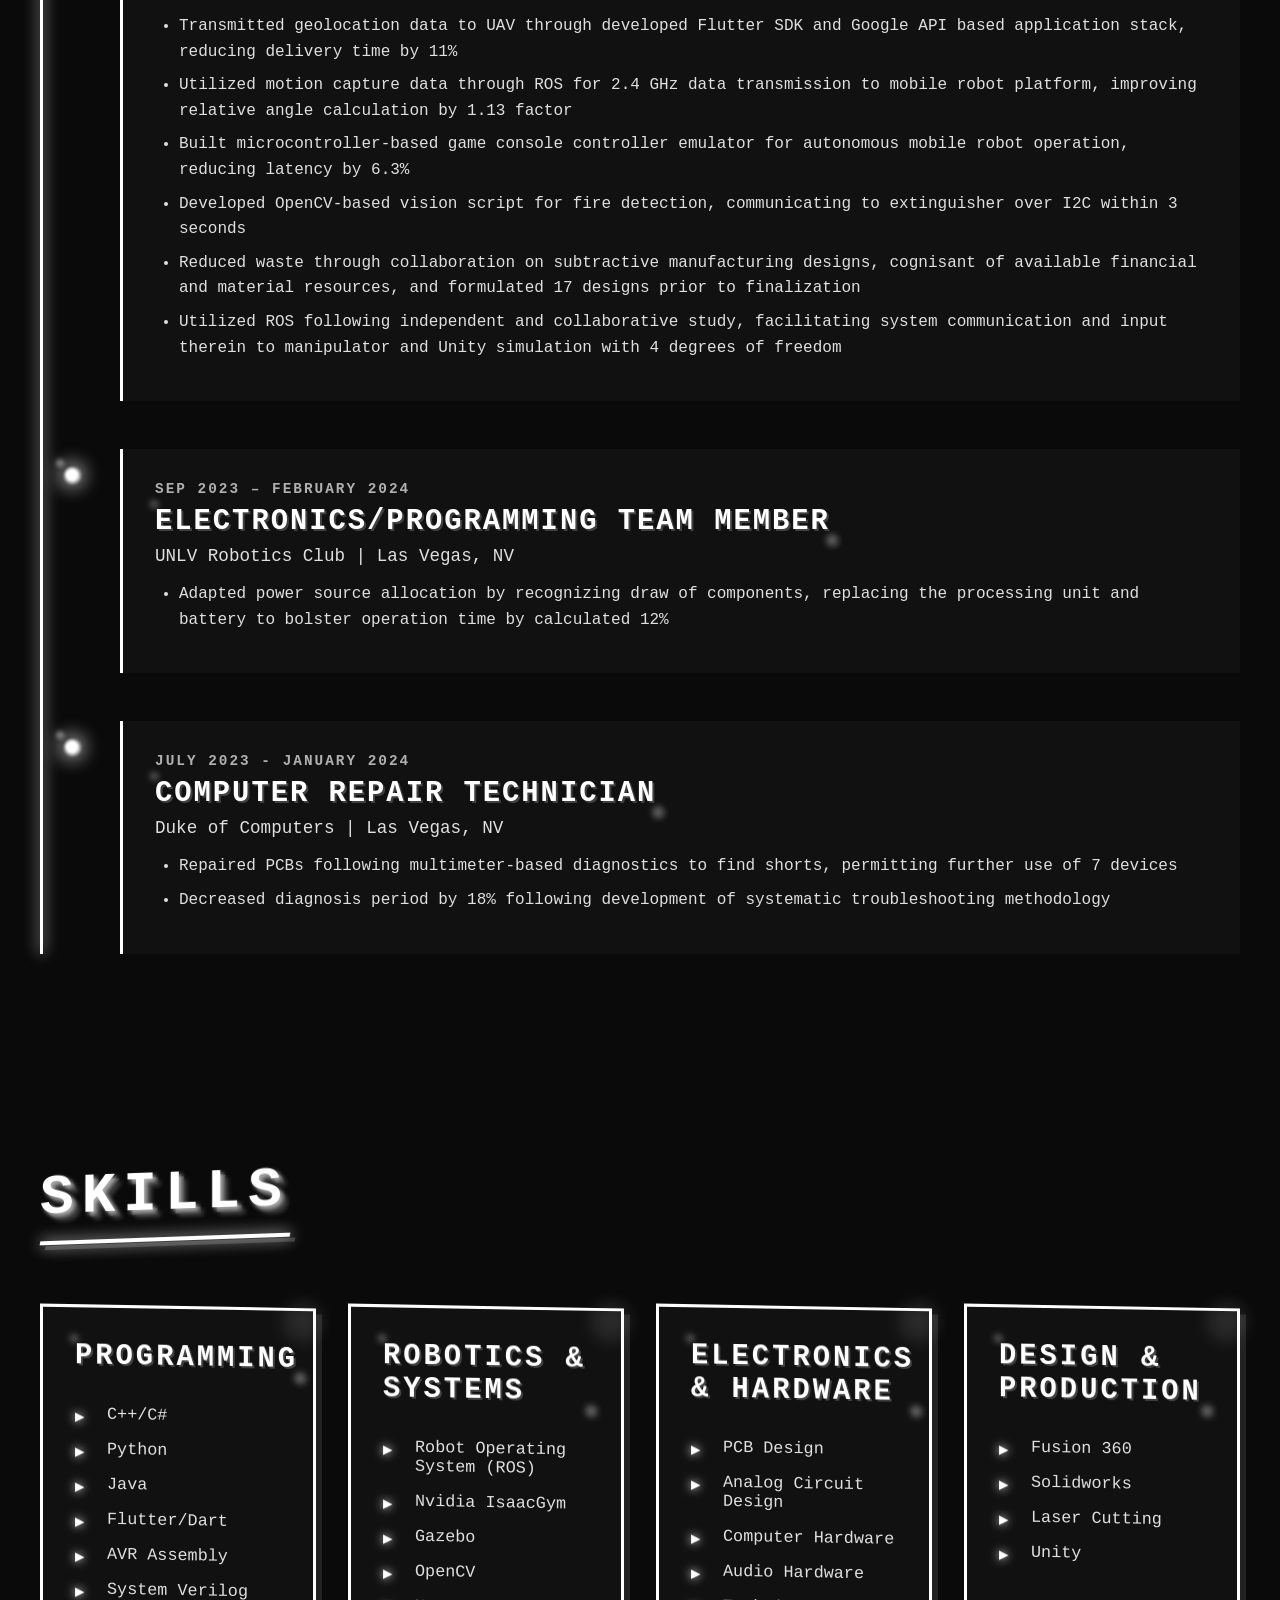
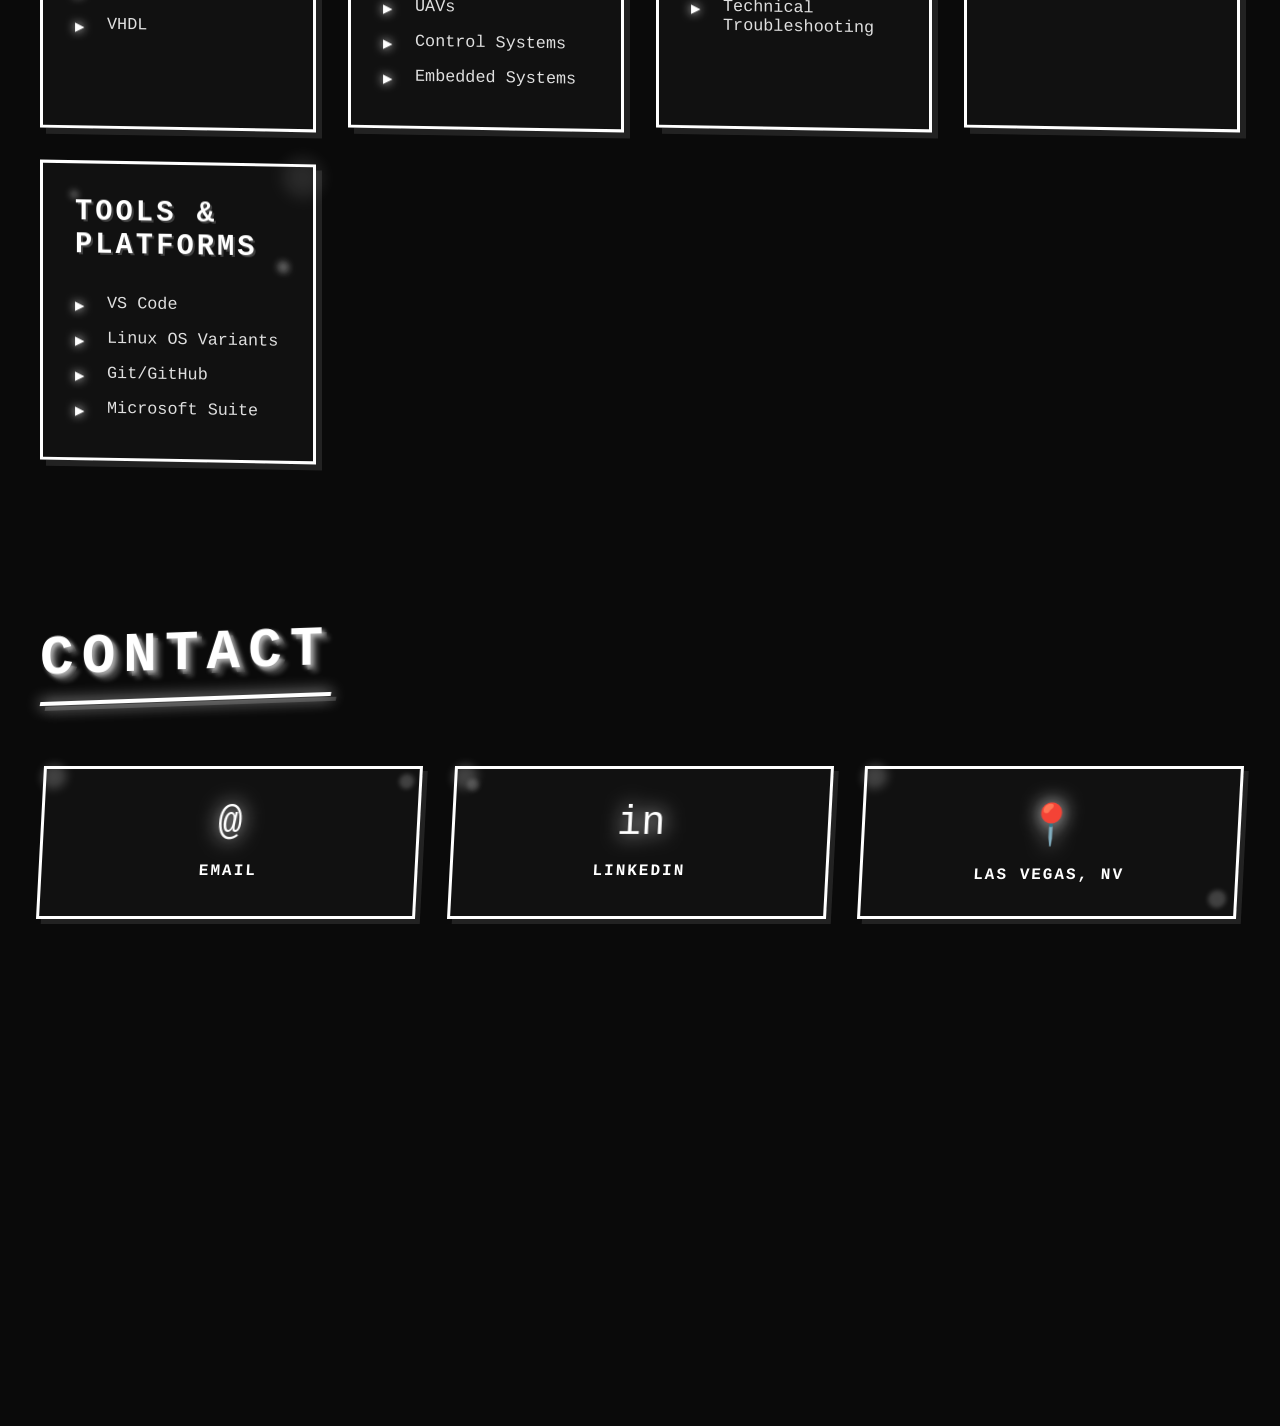
==== commit 21c26ab7: "Publication Link Update" ====
--- a/index.html
+++ b/index.html
@@ -810,8 +810,8 @@
                         </div>
                         <div class="project-links">
                             <!-- <a href="https://github.com/yourusername/humanoid-collab" class="project-link" target="_blank">GitHub</a> -->
-                            <!-- <a href="#" class="project-link">Paper</a> -->
-                             <a href="assets/Collaborative_Rigid_Body_Manipulation_Toward_Heterogeneous_Humanoids-2.pdf" class="project-link" download>↓ Download Paper</a>
+                            <a href="https://ieeexplore.ieee.org/document/11393792/keywords#keywords" class="project-link">Publication Link</a>
+                             <!-- <a href="assets/Collaborative_Rigid_Body_Manipulation_Toward_Heterogeneous_Humanoids-2.pdf" class="project-link" download>↓ Download Paper</a> -->
                         </div>
                     </div>
                 </div>
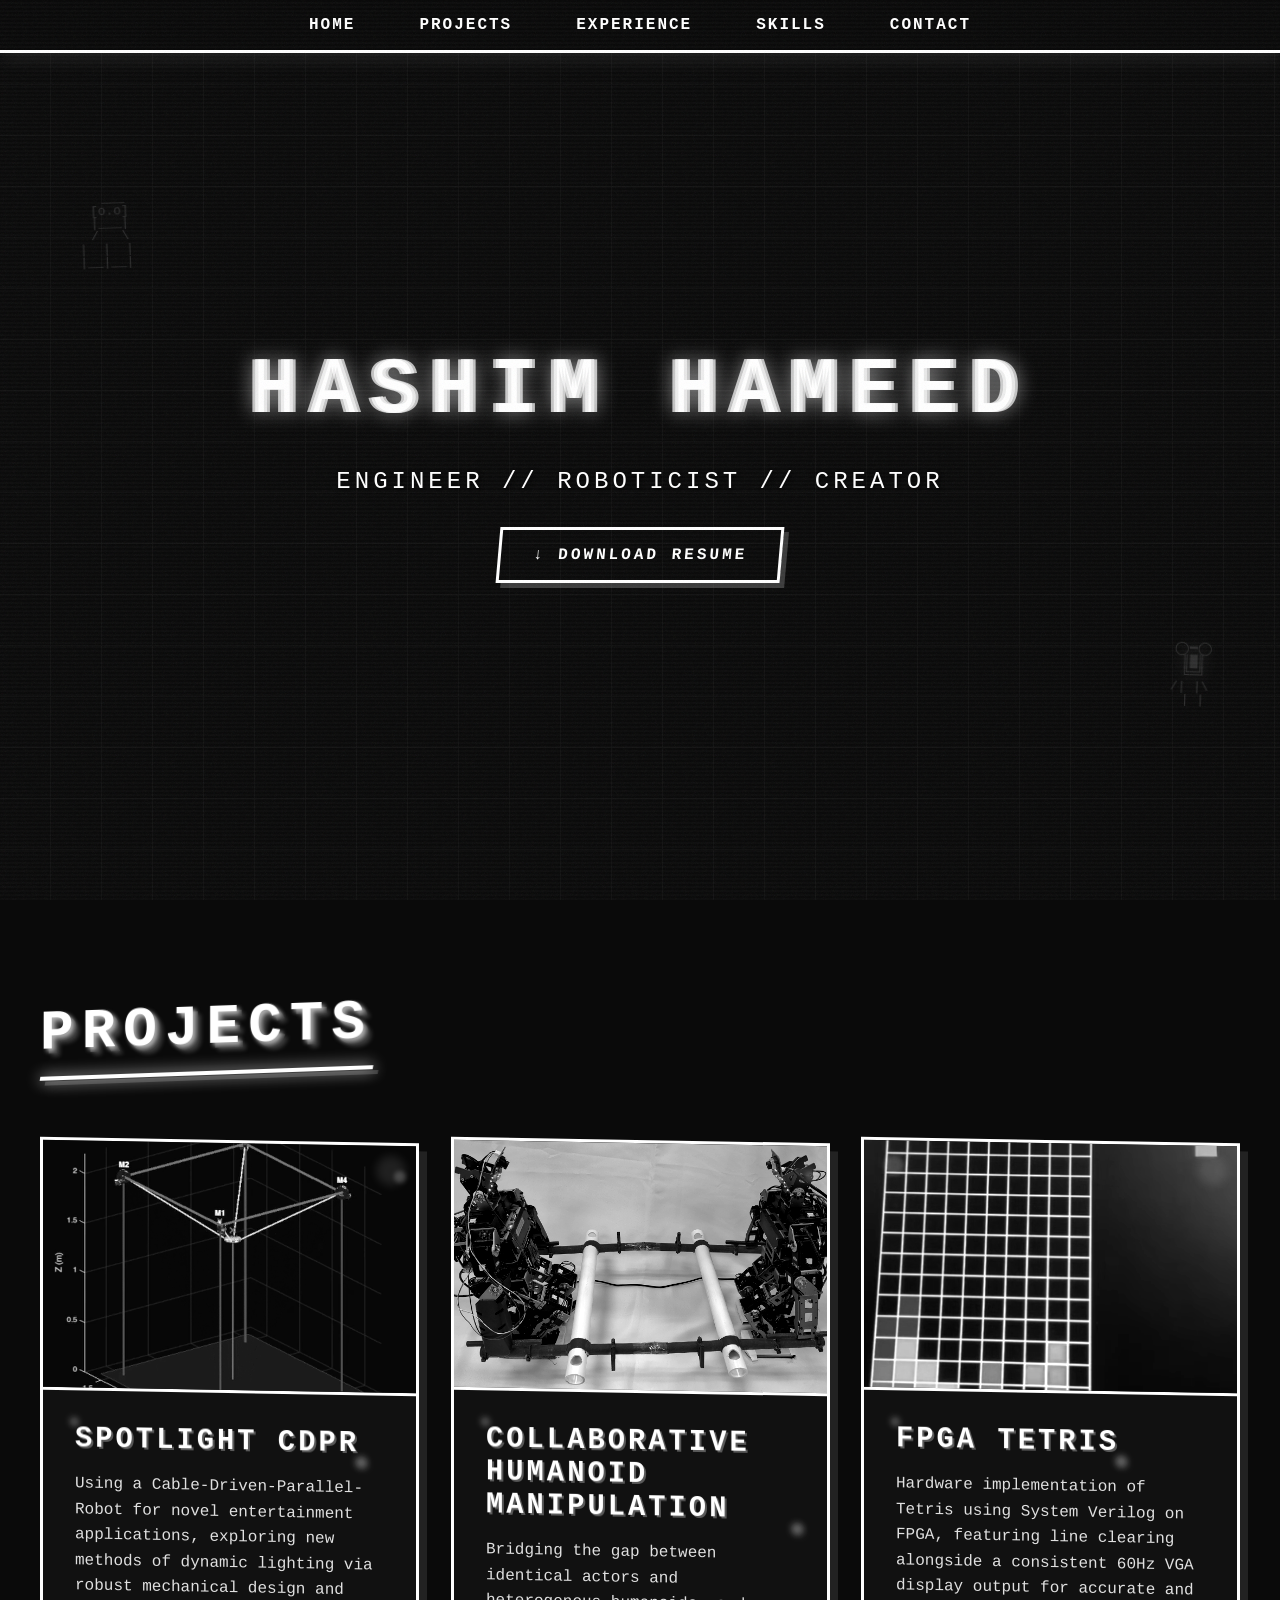
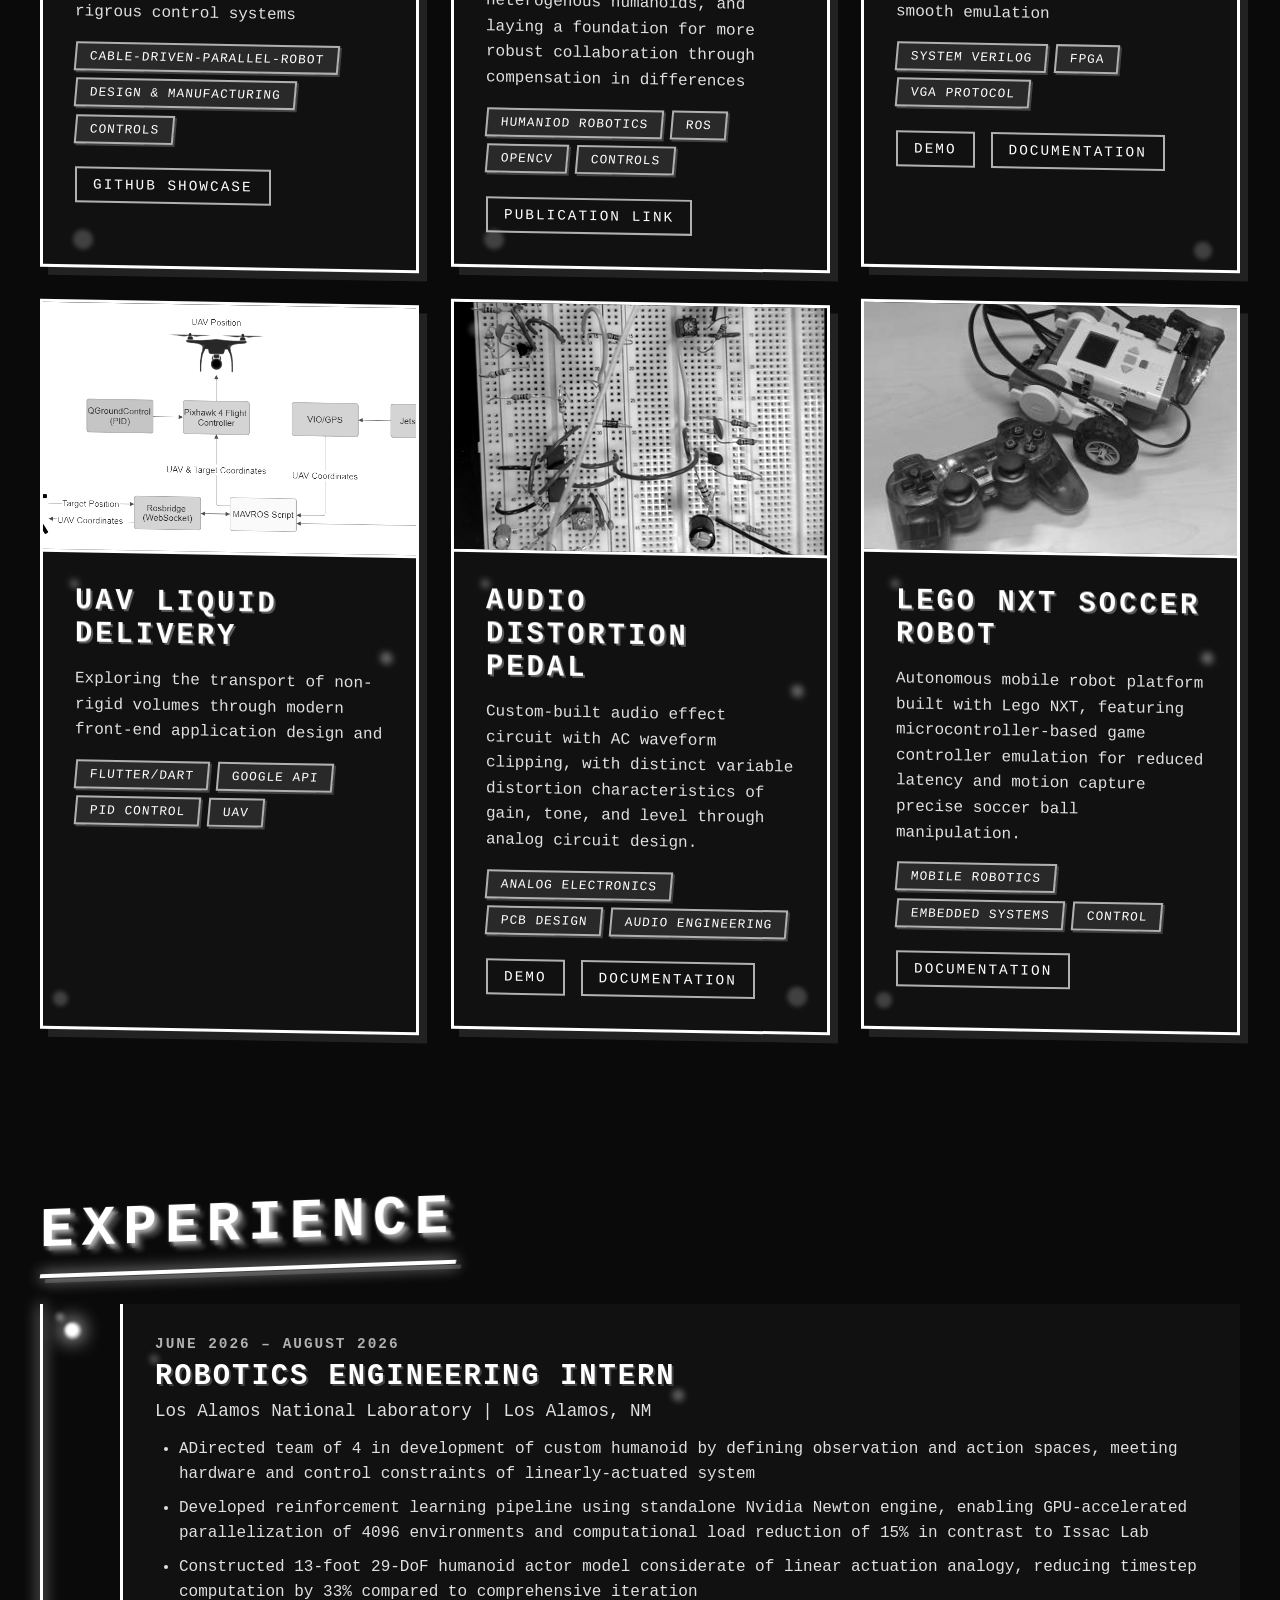
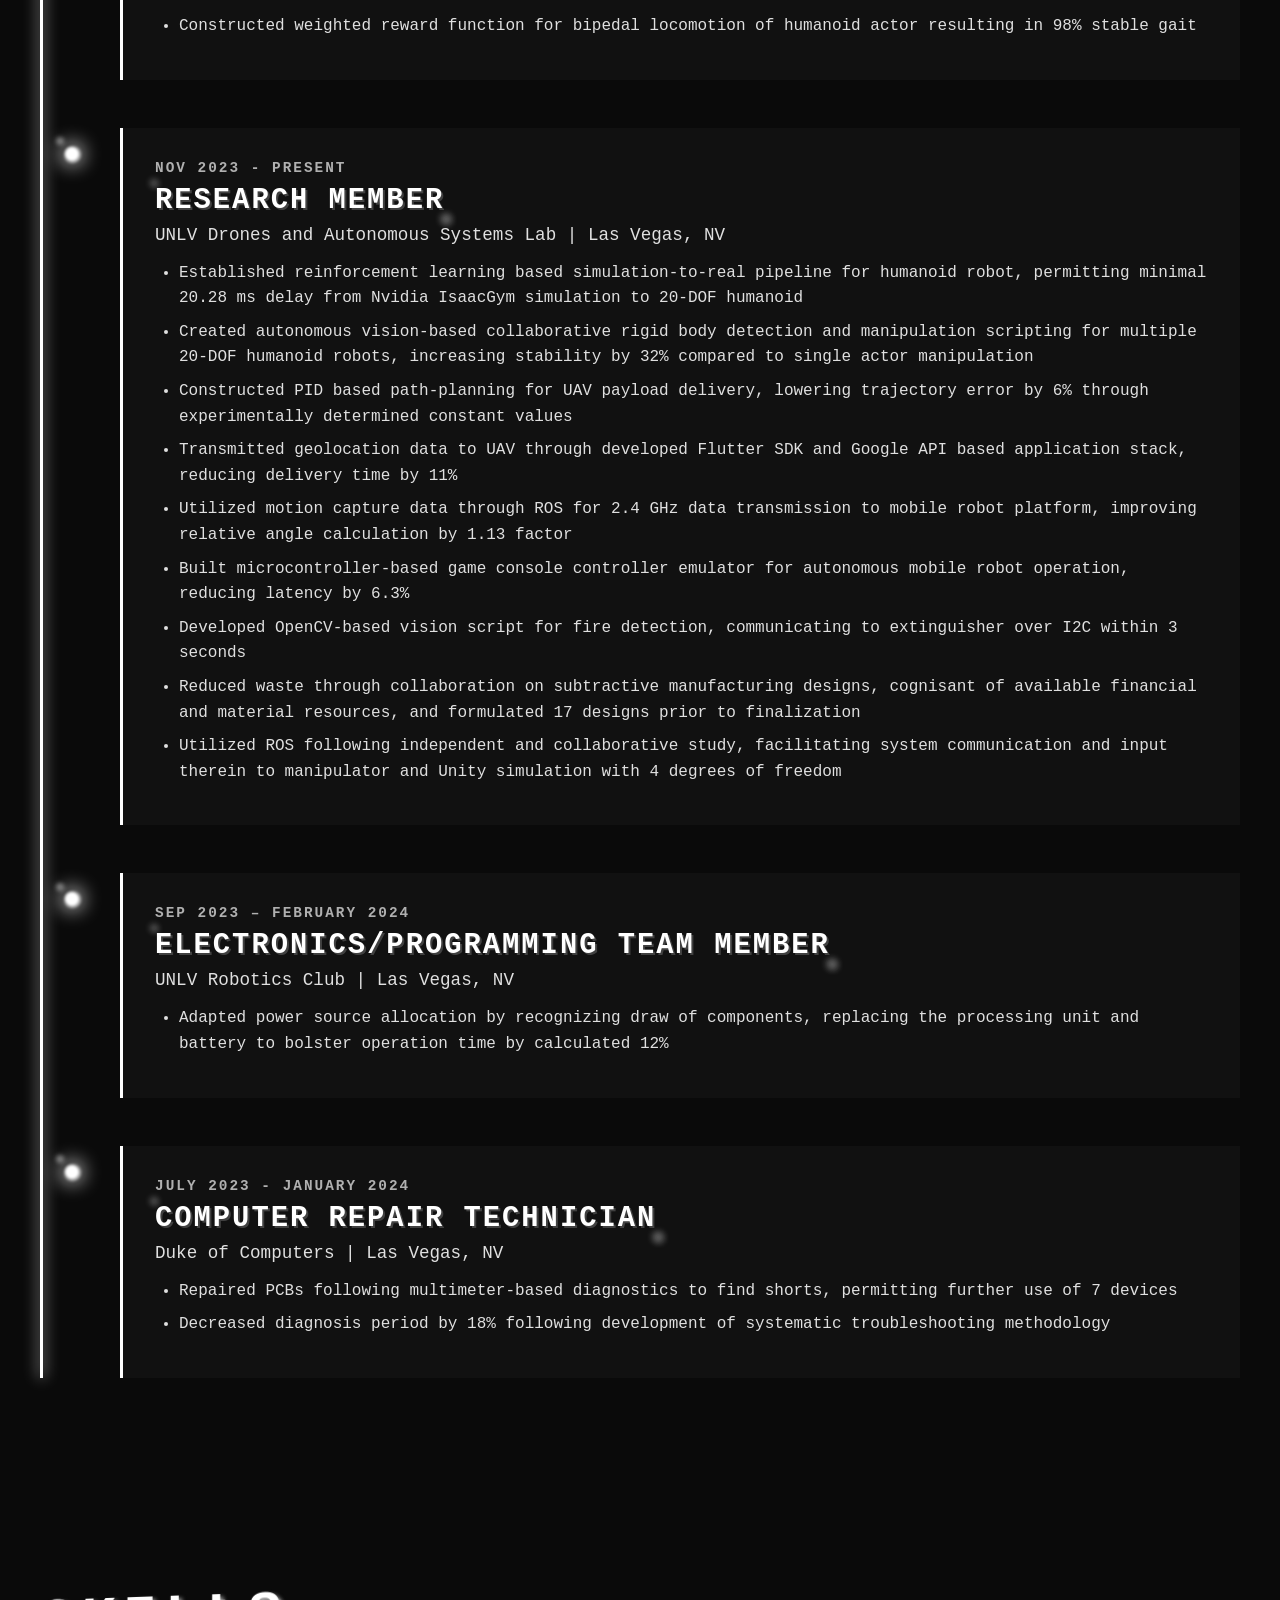
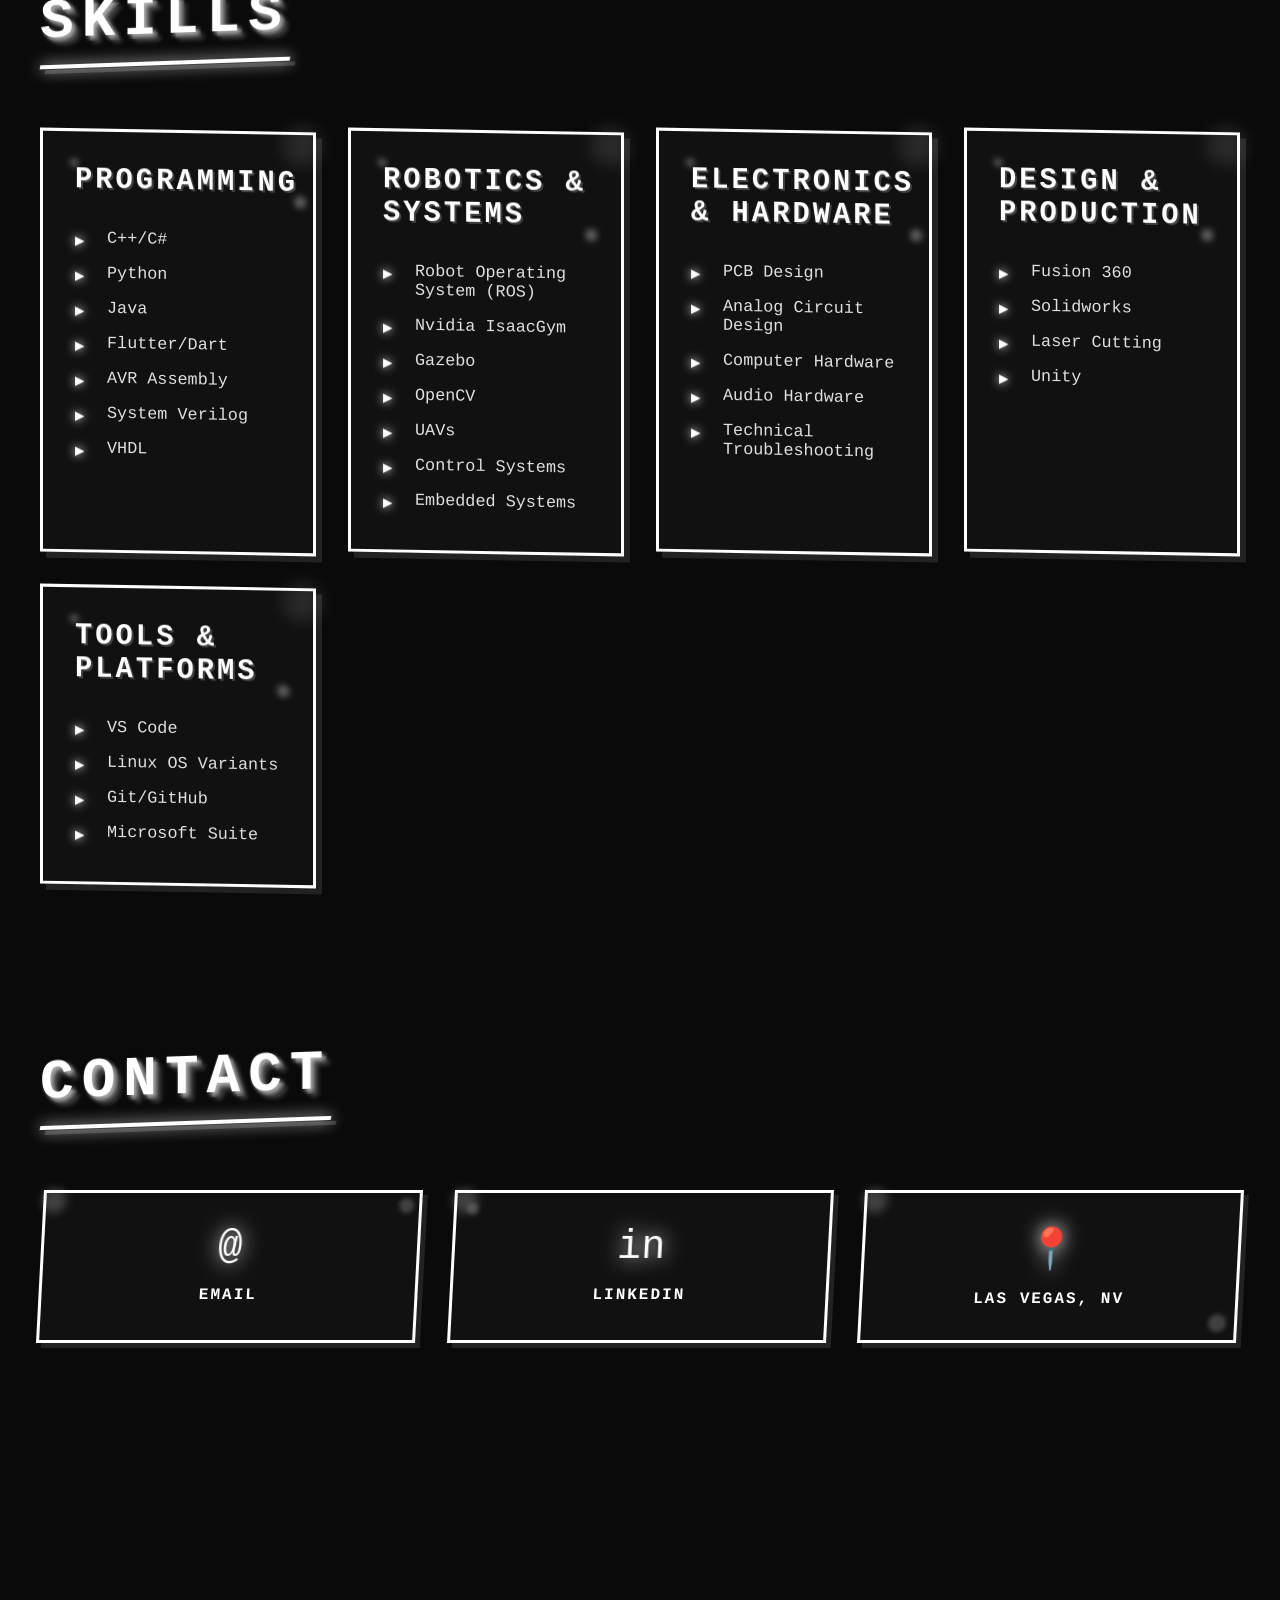
==== commit 84c24714: "CDPR Update" ====
--- a/index.html
+++ b/index.html
@@ -787,7 +787,7 @@
         <div class="hero-content">
             <h1 class="graffiti-text" data-text="HASHIM HAMEED">HASHIM HAMEED</h1>
             <p class="tagline">ENGINEER // ROBOTICIST // CREATOR</p>
-            <a href="assets/Hashim Hameed - CV (16).pdf" class="resume-btn" download>↓ Download Resume</a>
+            <a href="assets/Hashim Hameed - CV (19).pdf" class="resume-btn" download>↓ Download Resume</a>
         </div>
     </section>
 
@@ -795,6 +795,27 @@
         <div class="container">
             <h2 data-text="PROJECTS">PROJECTS</h2>
             <div class="projects-grid">
+                <div class="project-card">
+                    <img src="assets/portfolio_cdpr.gif" alt="Spotlight CDPR" class="project-image">
+                    <div class="project-content">
+                        <span class="splatter" style="top: 25px; right: 10px; width: 12px; height: 12px;"></span>
+                        <span class="splatter" style="bottom: 15px; left: 30px;"></span>
+                        <h3 class="project-title spray-edge">Spotlight CDPR</h3>
+                        <p class="project-desc">Using a Cable-Driven-Parallel-Robot for novel entertainment applications, 
+                            exploring new methods of dynamic lighting via robust mechanical design and rigrous control systems
+                        </p>
+                        <div class="tech-stack">
+                            <span class="tech-tag">Cable-Driven-Parallel-Robot</span>
+                            <span class="tech-tag">Design & Manufacturing</span>
+                            <span class="tech-tag">Controls</span>
+                        </div>
+                        <div class="project-links">
+                            <!-- <a href="https://github.com/yourusername/humanoid-collab" class="project-link" target="_blank">GitHub</a> -->
+                            <a href="https://github.com/untitled-sound/SD_CDPR_Spotlight/tree/main" class="project-link">GitHub Showcase</a>
+                             <!-- <a href="assets/Collaborative_Rigid_Body_Manipulation_Toward_Heterogeneous_Humanoids-2.pdf" class="project-link" download>↓ Download Paper</a> -->
+                        </div>
+                    </div>
+                </div>
                 <div class="project-card">
                     <img src="assets/darwins_carrying.jpg" alt="Collaborative Humanoid Manipulation" class="project-image">
                     <div class="project-content">
@@ -914,6 +935,19 @@
         <div class="container">
             <h2 data-text="EXPERIENCE">EXPERIENCE</h2>
             <div class="timeline">
+                <div class="timeline-item">
+                    <div class="timeline-date">June 2026 – August 2026</div>
+                    <h3 class="timeline-title spray-edge">Robotics Engineering Intern</h3>
+                    <p class="timeline-company">Los Alamos National Laboratory | Los Alamos, NM</p>
+                    <div class="timeline-desc">
+                        <ul>
+                            <li>ADirected team of 4 in development of custom humanoid by defining observation and action spaces, meeting hardware and control constraints of linearly-actuated system</li>
+                            <li>Developed reinforcement learning pipeline using standalone Nvidia Newton engine, enabling GPU-accelerated parallelization of 4096 environments and computational load reduction of 15% in contrast to Issac Lab</li>
+                            <li>Constructed 13-foot 29-DoF humanoid actor model considerate of linear actuation analogy, reducing timestep computation by 33% compared to comprehensive iteration</li>
+                            <li>Constructed weighted reward function for bipedal locomotion of humanoid actor resulting in 98% stable gait</li>
+                        </ul>
+                    </div>
+                </div>
                 <div class="timeline-item">
                     <div class="timeline-date">Nov 2023 - Present</div>
                     <h3 class="timeline-title spray-edge">Research Member</h3>
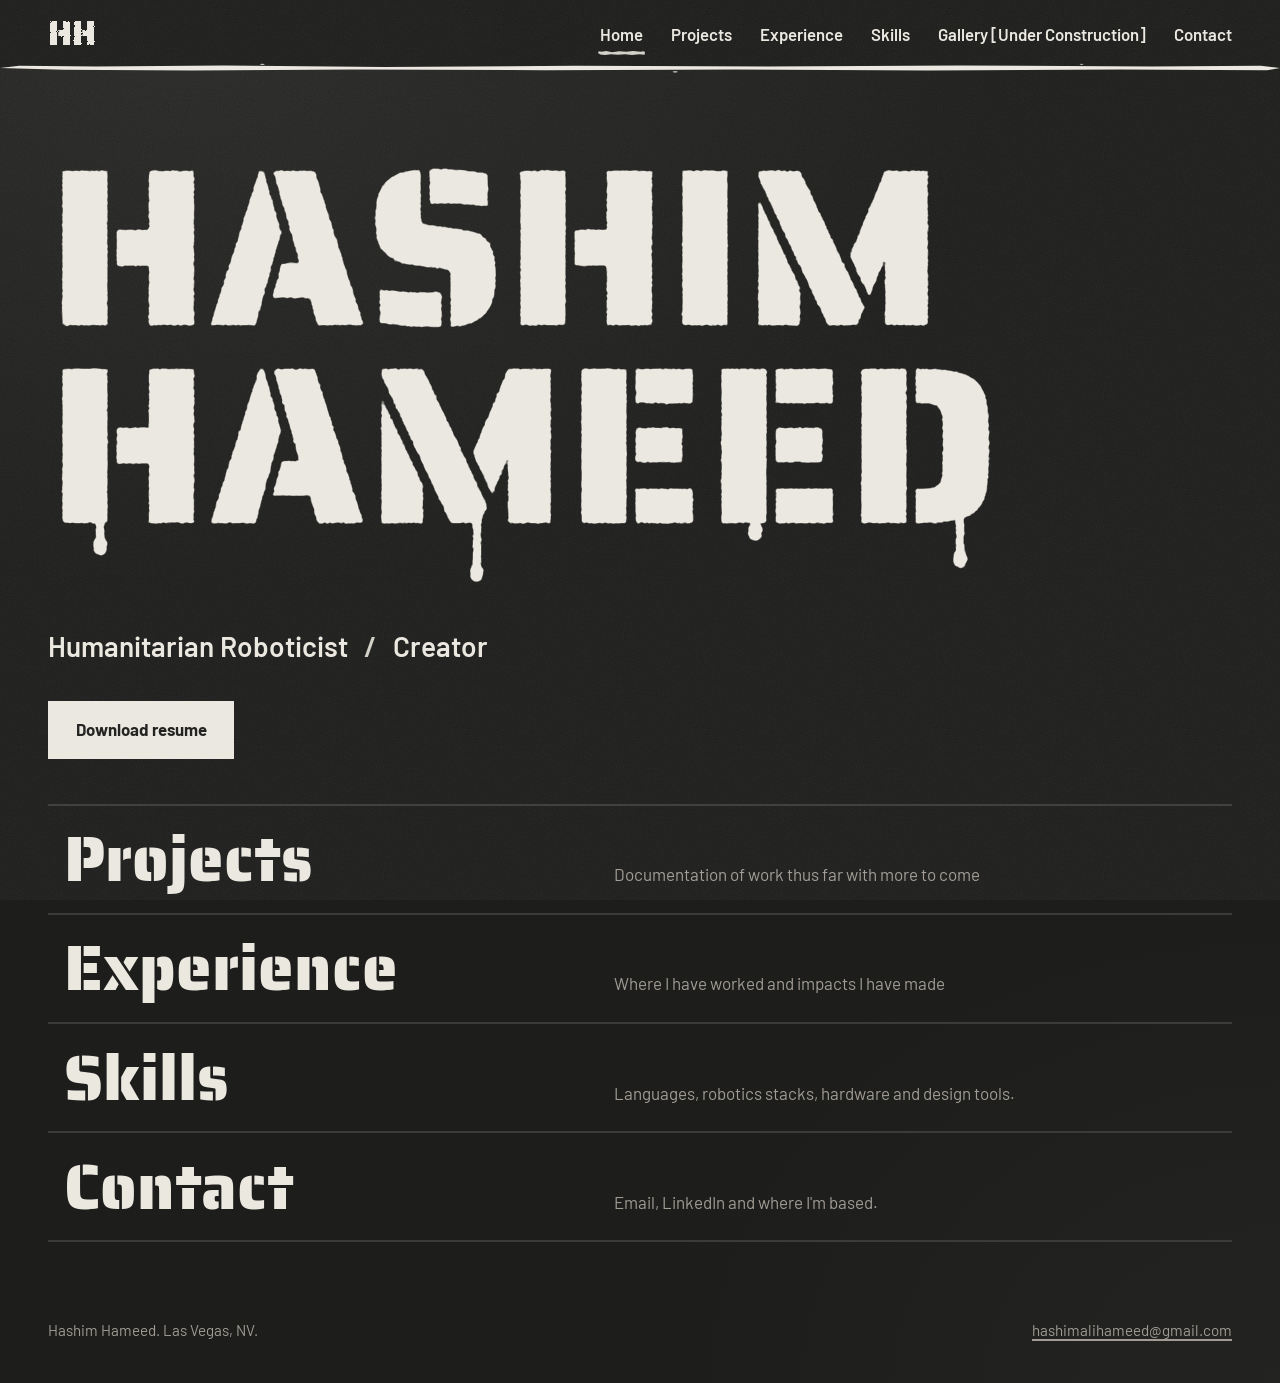
==== commit c8289f99: "Major overhaul" ====
--- a/index.html
+++ b/index.html
@@ -3,1166 +3,88 @@
 <head>
     <meta charset="UTF-8">
     <meta name="viewport" content="width=device-width, initial-scale=1.0">
-    <title>Name - Portfolio</title>
-    <style>
-        * {
-            margin: 0;
-            padding: 0;
-            box-sizing: border-box;
-        }
-
-        :root {
-            --primary: #ffffff;
-            --secondary: #e0e0e0;
-            --accent: #b0b0b0;
-            --dark: #1a1a1a;
-            --darker: #0a0a0a;
-        }
-
-        body {
-            font-family: 'Courier New', monospace;
-            background: var(--darker);
-            color: var(--primary);
-            overflow-x: hidden;
-        }
-
-        /* Gritty texture overlay */
-        body::before {
-            content: '';
-            position: fixed;
-            top: 0;
-            left: 0;
-            width: 100%;
-            height: 100%;
-            background-image: 
-                url('data:image/svg+xml,<svg xmlns="http://www.w3.org/2000/svg" width="300" height="300"><filter id="noise"><feTurbulence baseFrequency="0.9" numOctaves="4" /></filter><rect width="100%" height="100%" filter="url(%23noise)" opacity="0.05"/></svg>');
-            pointer-events: none;
-            z-index: 9998;
-        }
-
-        /* Circuit Background */
-        .circuit-bg {
-            position: fixed;
-            top: 0;
-            left: 0;
-            width: 100%;
-            height: 100%;
-            opacity: 0.03;
-            z-index: 0;
-            background-image: 
-                repeating-linear-gradient(0deg, transparent, transparent 50px, var(--primary) 50px, var(--primary) 51px),
-                repeating-linear-gradient(90deg, transparent, transparent 50px, var(--primary) 50px, var(--primary) 51px);
-        }
-
-        /* Drip paint effect */
-        .paint-drip {
-            position: absolute;
-            width: 2px;
-            background: linear-gradient(to bottom, var(--primary), transparent);
-            opacity: 0.3;
-            animation: drip 3s ease-in infinite;
-        }
-
-        @keyframes drip {
-            0% { height: 0; }
-            50% { height: 100px; }
-            100% { height: 100px; opacity: 0; }
-        }
-
-        /* Navigation */
-        nav {
-            position: fixed;
-            top: 0;
-            width: 100%;
-            background: rgba(10, 10, 10, 0.95);
-            backdrop-filter: blur(10px);
-            z-index: 1000;
-            padding: 1rem 2rem;
-            border-bottom: 3px solid var(--primary);
-            box-shadow: 0 5px 20px rgba(255, 255, 255, 0.1);
-        }
-
-        nav ul {
-            list-style: none;
-            display: flex;
-            justify-content: center;
-            gap: 2rem;
-            flex-wrap: wrap;
-        }
-
-        nav a {
-            color: var(--primary);
-            text-decoration: none;
-            font-weight: bold;
-            text-transform: uppercase;
-            letter-spacing: 2px;
-            transition: all 0.3s;
-            position: relative;
-            padding: 0.5rem 1rem;
-        }
-
-        nav a::before {
-            content: '';
-            position: absolute;
-            top: 0;
-            left: 0;
-            width: 100%;
-            height: 100%;
-            background: var(--primary);
-            opacity: 0;
-            transform: skewX(-15deg);
-            transition: opacity 0.3s;
-            z-index: -1;
-        }
-
-        nav a:hover {
-            color: var(--darker);
-        }
-
-        nav a:hover::before {
-            opacity: 1;
-        }
-
-        /* Hero Section */
-        .hero {
-            position: relative;
-            height: 100vh;
-            display: flex;
-            align-items: center;
-            justify-content: center;
-            text-align: center;
-            overflow: hidden;
-        }
-
-        .hero-content {
-            position: relative;
-            z-index: 10;
-            padding: 2rem;
-        }
-
-        /* Spray paint graffiti text */
-        .graffiti-text {
-            font-size: 5rem;
-            font-weight: bold;
-            text-transform: uppercase;
-            letter-spacing: 12px;
-            position: relative;
-            display: inline-block;
-            filter: drop-shadow(0 0 10px rgba(255, 255, 255, 0.5));
-        }
-
-        .graffiti-text::before,
-        .graffiti-text::after {
-            content: attr(data-text);
-            position: absolute;
-            top: 0;
-            left: 0;
-            width: 100%;
-            height: 100%;
-        }
-
-        .graffiti-text::before {
-            left: 3px;
-            text-shadow: -3px 0 var(--accent);
-            opacity: 0.7;
-            animation: glitch1 2s infinite;
-        }
-
-        .graffiti-text::after {
-            left: -3px;
-            text-shadow: 3px 0 var(--secondary);
-            opacity: 0.7;
-            animation: glitch2 3s infinite;
-        }
-
-        @keyframes glitch1 {
-            0%, 100% { clip-path: inset(40% 0 45% 0); }
-            20% { clip-path: inset(54% 0 23% 0); }
-            40% { clip-path: inset(17% 0 70% 0); }
-            60% { clip-path: inset(82% 0 5% 0); }
-            80% { clip-path: inset(2% 0 80% 0); }
-        }
-
-        @keyframes glitch2 {
-            0%, 100% { clip-path: inset(65% 0 15% 0); }
-            25% { clip-path: inset(25% 0 60% 0); }
-            50% { clip-path: inset(90% 0 5% 0); }
-            75% { clip-path: inset(5% 0 85% 0); }
-        }
-
-        /* Spray paint edges */
-        .spray-edge {
-            position: relative;
-            display: inline-block;
-        }
-
-        .spray-edge::before,
-        .spray-edge::after {
-            content: '';
-            position: absolute;
-            background: var(--primary);
-            border-radius: 50%;
-            opacity: 0.3;
-            filter: blur(3px);
-        }
-
-        .spray-edge::before {
-            width: 8px;
-            height: 8px;
-            top: -5px;
-            left: -5px;
-        }
-
-        .spray-edge::after {
-            width: 12px;
-            height: 12px;
-            bottom: -8px;
-            right: -8px;
-        }
-
-        .tagline {
-            font-size: 1.5rem;
-            margin-top: 2rem;
-            color: var(--primary);
-            letter-spacing: 4px;
-            text-transform: uppercase;
-            position: relative;
-            text-shadow: 2px 2px 4px rgba(0, 0, 0, 0.8);
-            z-index: 20;
-        }
-
-        /* Resume Download Button */
-        .resume-btn {
-            display: inline-block;
-            margin-top: 2rem;
-            padding: 1rem 2rem;
-            background: transparent;
-            border: 3px solid var(--primary);
-            color: var(--primary);
-            text-decoration: none;
-            text-transform: uppercase;
-            letter-spacing: 3px;
-            font-weight: bold;
-            font-family: 'Courier New', monospace;
-            position: relative;
-            overflow: hidden;
-            transition: all 0.3s;
-            transform: skewX(-5deg);
-            box-shadow: 5px 5px 0 rgba(255, 255, 255, 0.2);
-        }
-
-        .resume-btn::before {
-            content: '';
-            position: absolute;
-            top: 0;
-            left: -100%;
-            width: 100%;
-            height: 100%;
-            background: var(--primary);
-            transition: left 0.3s;
-            z-index: -1;
-        }
-
-        .resume-btn:hover {
-            color: var(--darker);
-            transform: skewX(-5deg) translateY(-3px);
-            box-shadow: 7px 7px 0 rgba(255, 255, 255, 0.3);
-        }
-
-        .resume-btn:hover::before {
-            left: 0;
-        }
-
-        /* Robot ASCII Art */
-        .robot-art {
-            position: absolute;
-            font-size: 0.8rem;
-            line-height: 1;
-            opacity: 0.15;
-            white-space: pre;
-            animation: float 6s ease-in-out infinite;
-            filter: drop-shadow(0 0 10px var(--primary));
-        }
-
-        .robot-left { top: 20%; left: 5%; }
-        .robot-right { bottom: 20%; right: 5%; animation-delay: 3s; }
-
-        @keyframes float {
-            0%, 100% { transform: translateY(0) rotate(-2deg); }
-            50% { transform: translateY(-20px) rotate(2deg); }
-        }
-
-        /* Section Styling */
-        section {
-            position: relative;
-            min-height: 100vh;
-            padding: 6rem 2rem 4rem;
-            z-index: 1;
-        }
-
-        .container {
-            max-width: 1200px;
-            margin: 0 auto;
-        }
-
-        /* Graffiti section headers */
-        h2 {
-            font-size: 3.5rem;
-            margin-bottom: 3rem;
-            text-transform: uppercase;
-            letter-spacing: 8px;
-            position: relative;
-            display: inline-block;
-            transform: skewY(-2deg);
-            filter: drop-shadow(5px 5px 0 rgba(255, 255, 255, 0.2));
-        }
-
-        h2::before {
-            content: attr(data-text);
-            position: absolute;
-            top: 3px;
-            left: 3px;
-            z-index: -1;
-            color: var(--accent);
-            filter: blur(2px);
-        }
-
-        h2::after {
-            content: '';
-            position: absolute;
-            bottom: -15px;
-            left: 0;
-            width: 100%;
-            height: 4px;
-            background: var(--primary);
-            box-shadow: 0 0 15px var(--primary);
-            transform: skewX(-10deg);
-        }
-
-        /* Rough paint splatters */
-        .splatter {
-            position: absolute;
-            width: 20px;
-            height: 20px;
-            background: var(--primary);
-            border-radius: 50%;
-            opacity: 0.2;
-            filter: blur(2px);
-        }
-
-        /* Projects Grid */
-        .projects-grid {
-            display: grid;
-            grid-template-columns: repeat(auto-fit, minmax(300px, 1fr));
-            gap: 2rem;
-            margin-top: 2rem;
-        }
-
-        .project-card {
-            background: rgba(255, 255, 255, 0.03);
-            border: 3px solid var(--primary);
-            padding: 0;
-            transition: all 0.3s;
-            position: relative;
-            overflow: hidden;
-            transform: skewY(1deg);
-            box-shadow: 8px 8px 0 rgba(255, 255, 255, 0.1);
-        }
-
-        .project-image {
-            width: 100%;
-            height: 250px;
-            object-fit: cover;
-            display: block;
-            filter: grayscale(100%) contrast(1.2);
-            border-bottom: 3px solid var(--primary);
-            position: relative;
-        }
-        
-        /* Fallback styling when image fails to load */
-        .project-image[alt]::after {
-            content: attr(alt);
-            position: absolute;
-            top: 50%;
-            left: 50%;
-            transform: translate(-50%, -50%);
-            color: var(--primary);
-            text-align: center;
-            font-size: 1.2rem;
-            letter-spacing: 2px;
-            text-transform: uppercase;
-            width: 100%;
-            padding: 2rem;
-        }
-
-        .project-content {
-            padding: 2rem;
-        }
-
-        /* Rough painted border effect */
-        .project-card::before {
-            content: '';
-            position: absolute;
-            top: -3px;
-            left: -3px;
-            right: -3px;
-            bottom: -3px;
-            background: linear-gradient(45deg, var(--primary) 0%, transparent 50%, var(--primary) 100%);
-            opacity: 0;
-            transition: opacity 0.3s;
-            z-index: -1;
-        }
-
-        .project-card::after {
-            content: '';
-            position: absolute;
-            top: 10px;
-            right: 10px;
-            width: 30px;
-            height: 30px;
-            background: var(--primary);
-            opacity: 0.1;
-            border-radius: 50%;
-            filter: blur(5px);
-        }
-
-        .project-card:hover {
-            transform: skewY(1deg) translateY(-8px);
-            box-shadow: 12px 12px 0 rgba(255, 255, 255, 0.15);
-            border-color: var(--secondary);
-        }
-
-        .project-card:hover::before {
-            opacity: 0.1;
-        }
-
-        .project-title {
-            font-size: 1.8rem;
-            margin-bottom: 1rem;
-            text-transform: uppercase;
-            letter-spacing: 3px;
-            position: relative;
-            filter: drop-shadow(2px 2px 0 rgba(255, 255, 255, 0.3));
-        }
-
-        .project-desc {
-            color: var(--secondary);
-            line-height: 1.6;
-            margin-bottom: 1rem;
-        }
-
-        .project-links {
-            display: flex;
-            gap: 1rem;
-            margin-top: 1.5rem;
-            flex-wrap: wrap;
-        }
-
-        .project-link {
-            padding: 0.5rem 1rem;
-            background: transparent;
-            border: 2px solid var(--accent);
-            color: var(--primary);
-            text-decoration: none;
-            text-transform: uppercase;
-            font-size: 0.9rem;
-            letter-spacing: 2px;
-            transition: all 0.3s;
-            position: relative;
-            overflow: hidden;
-        }
-
-        .project-link::before {
-            content: '';
-            position: absolute;
-            top: 0;
-            left: -100%;
-            width: 100%;
-            height: 100%;
-            background: var(--primary);
-            transition: left 0.3s;
-            z-index: -1;
-        }
-
-        .project-link:hover {
-            color: var(--darker);
-            border-color: var(--primary);
-        }
-
-        .project-link:hover::before {
-            left: 0;
-        }
-
-        .tech-stack {
-            display: flex;
-            flex-wrap: wrap;
-            gap: 0.5rem;
-            margin-top: 1rem;
-        }
-
-        .tech-tag {
-            background: rgba(255, 255, 255, 0.1);
-            border: 2px solid var(--accent);
-            padding: 0.3rem 0.8rem;
-            font-size: 0.8rem;
-            text-transform: uppercase;
-            letter-spacing: 1px;
-            transform: skewX(-5deg);
-            box-shadow: 2px 2px 0 rgba(255, 255, 255, 0.2);
-        }
-
-        /* Experience Timeline */
-        .timeline {
-            position: relative;
-            padding-left: 3rem;
-        }
-
-        .timeline::before {
-            content: '';
-            position: absolute;
-            left: 0;
-            top: 0;
-            bottom: 0;
-            width: 3px;
-            background: var(--primary);
-            box-shadow: 0 0 15px var(--primary);
-        }
-
-        .timeline-item {
-            position: relative;
-            margin-bottom: 3rem;
-            padding-left: 2rem;
-            padding: 2rem;
-            background: rgba(255, 255, 255, 0.03);
-            border-left: 3px solid var(--primary);
-            margin-left: 2rem;
-        }
-
-        .timeline-item::before {
-            content: '';
-            position: absolute;
-            left: -3.8rem;
-            top: 1rem;
-            width: 20px;
-            height: 20px;
-            background: radial-gradient(circle, var(--primary) 40%, transparent 70%);
-            border-radius: 50%;
-            filter: blur(1px);
-            box-shadow: 
-                0 0 20px var(--primary),
-                inset -2px -2px 5px rgba(255,255,255,0.5);
-            animation: pulse 2s infinite;
-        }
-
-        .timeline-item::after {
-            content: '';
-            position: absolute;
-            left: -4.2rem;
-            top: 0.6rem;
-            width: 8px;
-            height: 8px;
-            background: var(--primary);
-            border-radius: 50%;
-            opacity: 0.4;
-            filter: blur(2px);
-        }
-
-        @keyframes pulse {
-            0%, 100% { transform: scale(1); opacity: 1; }
-            50% { transform: scale(1.2); opacity: 0.8; }
-        }
-
-        .timeline-date {
-            color: var(--accent);
-            font-size: 0.9rem;
-            margin-bottom: 0.5rem;
-            text-transform: uppercase;
-            letter-spacing: 2px;
-            font-weight: bold;
-        }
-
-        .timeline-title {
-            font-size: 1.8rem;
-            margin-bottom: 0.5rem;
-            text-transform: uppercase;
-            letter-spacing: 2px;
-            filter: drop-shadow(2px 2px 0 rgba(255, 255, 255, 0.2));
-        }
-
-        .timeline-company {
-            color: var(--secondary);
-            margin-bottom: 1rem;
-            font-size: 1.1rem;
-        }
-
-        .timeline-desc {
-            color: var(--secondary);
-            line-height: 1.6;
-        }
-
-        .timeline-desc ul {
-            margin-top: 0.5rem;
-            padding-left: 1.5rem;
-        }
-
-        .timeline-desc li {
-            margin-bottom: 0.5rem;
-        }
-
-        /* Skills Grid */
-        .skills-grid {
-            display: grid;
-            grid-template-columns: repeat(auto-fit, minmax(250px, 1fr));
-            gap: 2rem;
-            margin-top: 2rem;
-        }
-
-        .skill-category {
-            background: rgba(255, 255, 255, 0.03);
-            border: 3px solid var(--primary);
-            padding: 2rem;
-            transform: skewY(-1deg);
-            box-shadow: 6px 6px 0 rgba(255, 255, 255, 0.1);
-            position: relative;
-        }
-
-        .skill-category::before {
-            content: '';
-            position: absolute;
-            top: -10px;
-            right: -10px;
-            width: 40px;
-            height: 40px;
-            background: var(--primary);
-            opacity: 0.1;
-            border-radius: 50%;
-            filter: blur(8px);
-        }
-
-        .skill-category h3 {
-            font-size: 1.8rem;
-            margin-bottom: 1.5rem;
-            text-transform: uppercase;
-            letter-spacing: 3px;
-            filter: drop-shadow(2px 2px 0 rgba(255, 255, 255, 0.2));
-        }
-
-        .skill-list {
-            list-style: none;
-        }
-
-        .skill-list li {
-            padding: 0.5rem 0;
-            color: var(--secondary);
-            position: relative;
-            padding-left: 2rem;
-            font-size: 1.05rem;
-        }
-
-        .skill-list li::before {
-            content: '▸';
-            position: absolute;
-            left: 0;
-            color: var(--primary);
-            font-size: 1.2rem;
-            filter: drop-shadow(0 0 5px var(--primary));
-        }
-
-        /* Contact Section */
-        .contact-grid {
-            display: grid;
-            grid-template-columns: repeat(auto-fit, minmax(200px, 1fr));
-            gap: 2rem;
-            margin-top: 2rem;
-        }
-
-        .contact-item {
-            text-align: center;
-            padding: 2rem;
-            background: rgba(255, 255, 255, 0.03);
-            border: 3px solid var(--primary);
-            transition: all 0.3s;
-            transform: skewX(-3deg);
-            box-shadow: 5px 5px 0 rgba(255, 255, 255, 0.1);
-            position: relative;
-        }
-
-        .contact-item::before {
-            content: '';
-            position: absolute;
-            top: -5px;
-            left: -5px;
-            width: 25px;
-            height: 25px;
-            background: var(--primary);
-            opacity: 0.2;
-            border-radius: 50%;
-            filter: blur(5px);
-        }
-
-        .contact-item:hover {
-            background: rgba(255, 255, 255, 0.08);
-            transform: skewX(-3deg) translateY(-5px);
-            box-shadow: 8px 8px 0 rgba(255, 255, 255, 0.15);
-        }
-
-        .contact-icon {
-            font-size: 2.5rem;
-            margin-bottom: 1rem;
-            filter: drop-shadow(0 0 10px var(--primary));
-        }
-
-        .contact-item a {
-            color: var(--primary);
-            text-decoration: none;
-            text-transform: uppercase;
-            letter-spacing: 2px;
-            font-weight: bold;
-        }
-
-        /* Scanline Effect */
-        .scanline {
-            position: fixed;
-            top: 0;
-            left: 0;
-            width: 100%;
-            height: 100%;
-            background: linear-gradient(
-                transparent 50%,
-                rgba(255, 255, 255, 0.02) 50%
-            );
-            background-size: 100% 4px;
-            pointer-events: none;
-            z-index: 9999;
-            animation: scan 8s linear infinite;
-        }
-
-        @keyframes scan {
-            0% { transform: translateY(0); }
-            100% { transform: translateY(4px); }
-        }
-
-        /* Responsive */
-        @media (max-width: 768px) {
-            .graffiti-text { font-size: 2.5rem; letter-spacing: 4px; }
-            .tagline { font-size: 1rem; }
-            h2 { font-size: 2rem; letter-spacing: 4px; }
-            .timeline { padding-left: 2rem; }
-            .timeline-item { margin-left: 1rem; }
-            .robot-art { display: none; }
-            .project-links { flex-direction: column; }
-        }
-    </style>
+    <title>Hashim Hameed - Engineer, Roboticist, Creator</title>
+    <meta name="description" content="Portfolio of Hashim Hameed: robotics, controls, embedded systems and hardware design.">
+    <link rel="preconnect" href="https://fonts.googleapis.com">
+    <link rel="preconnect" href="https://fonts.gstatic.com" crossorigin>
+    <link href="https://fonts.googleapis.com/css2?family=Barlow:wght@400;500;600;700&family=Saira+Stencil+One&display=swap" rel="stylesheet">
+    <link rel="stylesheet" href="css/style.css">
 </head>
 <body>
-    <div class="circuit-bg"></div>
-    <div class="scanline"></div>
+    <svg class="defs" width="0" height="0" aria-hidden="true" focusable="false">
+        <defs>
+            <!-- Spray-paint edge for large stencil type -->
+            <filter id="spray" x="-3%" y="-5%" width="106%" height="112%" color-interpolation-filters="sRGB">
+                <feTurbulence type="fractalNoise" baseFrequency="0.75" numOctaves="2" seed="7" result="n"/>
+                <feDisplacementMap in="SourceGraphic" in2="n" scale="6" xChannelSelector="R" yChannelSelector="G" result="d"/>
+                <feGaussianBlur in="d" stdDeviation="1.1" result="b"/>
+                <feComponentTransfer in="b"><feFuncA type="linear" slope="2.6" intercept="-0.7"/></feComponentTransfer>
+            </filter>
+            <!-- Same idea, gentler, for small marks -->
+            <filter id="spray-fine" x="-10%" y="-10%" width="120%" height="120%" color-interpolation-filters="sRGB">
+                <feTurbulence type="fractalNoise" baseFrequency="0.9" numOctaves="2" seed="3" result="n"/>
+                <feDisplacementMap in="SourceGraphic" in2="n" scale="2.5" xChannelSelector="R" yChannelSelector="G" result="d"/>
+                <feGaussianBlur in="d" stdDeviation="0.5" result="b"/>
+                <feComponentTransfer in="b"><feFuncA type="linear" slope="2.2" intercept="-0.5"/></feComponentTransfer>
+            </filter>
+        </defs>
+    </svg>
+    <a class="skip" href="#main">Skip to content</a>
 
-    <nav>
-        <ul>
-            <li><a href="#home">Home</a></li>
-            <li><a href="#projects">Projects</a></li>
-            <li><a href="#experience">Experience</a></li>
-            <li><a href="#skills">Skills</a></li>
-            <li><a href="#contact">Contact</a></li>
-        </ul>
-    </nav>
+    <header class="site-head">
+        <div class="bar">
+            <a class="mark" href="index.html" aria-label="Hashim Hameed, home">HH</a>
+            <nav aria-label="Primary">
+                <ul class="nav">
+                    <li><a href="index.html" aria-current="page">Home</a></li>
+                    <li><a href="projects.html">Projects</a></li>
+                    <li><a href="experience.html">Experience</a></li>
+                    <li><a href="skills.html">Skills</a></li>
+                    <li><a href="#">Gallery [Under Construction]</a></li>
+                    <li><a href="contact.html">Contact</a></li>
+                </ul>
+            </nav>
+        </div>
+    </header>
 
-    <section class="hero" id="home">
-        <div class="robot-art robot-left">
-    ___
-   [o.o]
-   |___|
-   /   \
-  |  |  |
-  |__|__|
-        </div>
-        <div class="robot-art robot-right">
-  ◯━◯
-  ║█║
-  ╚═╝
- /| |\
-  | |
-        </div>
-        <div class="hero-content">
-            <h1 class="graffiti-text" data-text="HASHIM HAMEED">HASHIM HAMEED</h1>
-            <p class="tagline">ENGINEER // ROBOTICIST // CREATOR</p>
-            <a href="assets/Hashim Hameed - CV (19).pdf" class="resume-btn" download>↓ Download Resume</a>
-        </div>
-    </section>
+    <main id="main">
+        <section class="hero">
+            <h1 class="tag" aria-label="Hashim Hameed">
+                <span class="line" aria-hidden="true"><span class="ch" aria-hidden="true">H</span><span class="ch" aria-hidden="true">a</span><span class="ch" aria-hidden="true">s</span><span class="ch" aria-hidden="true">h</span><span class="ch" aria-hidden="true">i</span><span class="ch" aria-hidden="true">m</span></span>
+                <span class="line" aria-hidden="true"><span class="ch" aria-hidden="true">H</span><span class="ch" aria-hidden="true">a</span><span class="ch" aria-hidden="true">m</span><span class="ch" aria-hidden="true">e</span><span class="ch" aria-hidden="true">e</span><span class="ch" aria-hidden="true">d</span></span>
+            </h1>
+            <p class="roles-line">
+                <span>Humanitarian Roboticist</span><span class="slash" aria-hidden="true">/</span>
+                <span>Creator</span>
+            </p>
+            <a class="btn" href="assets/Hashim%20Hameed%20-%20CV%20(20).pdf" download>Download resume</a>
+        </section>
 
-    <section id="projects">
-        <div class="container">
-            <h2 data-text="PROJECTS">PROJECTS</h2>
-            <div class="projects-grid">
-                <div class="project-card">
-                    <img src="assets/portfolio_cdpr.gif" alt="Spotlight CDPR" class="project-image">
-                    <div class="project-content">
-                        <span class="splatter" style="top: 25px; right: 10px; width: 12px; height: 12px;"></span>
-                        <span class="splatter" style="bottom: 15px; left: 30px;"></span>
-                        <h3 class="project-title spray-edge">Spotlight CDPR</h3>
-                        <p class="project-desc">Using a Cable-Driven-Parallel-Robot for novel entertainment applications, 
-                            exploring new methods of dynamic lighting via robust mechanical design and rigrous control systems
-                        </p>
-                        <div class="tech-stack">
-                            <span class="tech-tag">Cable-Driven-Parallel-Robot</span>
-                            <span class="tech-tag">Design & Manufacturing</span>
-                            <span class="tech-tag">Controls</span>
-                        </div>
-                        <div class="project-links">
-                            <!-- <a href="https://github.com/yourusername/humanoid-collab" class="project-link" target="_blank">GitHub</a> -->
-                            <a href="https://github.com/untitled-sound/SD_CDPR_Spotlight/tree/main" class="project-link">GitHub Showcase</a>
-                             <!-- <a href="assets/Collaborative_Rigid_Body_Manipulation_Toward_Heterogeneous_Humanoids-2.pdf" class="project-link" download>↓ Download Paper</a> -->
-                        </div>
-                    </div>
-                </div>
-                <div class="project-card">
-                    <img src="assets/darwins_carrying.jpg" alt="Collaborative Humanoid Manipulation" class="project-image">
-                    <div class="project-content">
-                        <span class="splatter" style="top: 25px; right: 10px; width: 12px; height: 12px;"></span>
-                        <span class="splatter" style="bottom: 15px; left: 30px;"></span>
-                        <h3 class="project-title spray-edge">Collaborative Humanoid Manipulation</h3>
-                        <p class="project-desc">Bridging the gap between identical actors and heterogenous humanoids, and laying a foundation for more robust collaboration through compensation in differences</p>
-                        <div class="tech-stack">
-                            <span class="tech-tag">Humaniod Robotics</span>
-                            <span class="tech-tag">ROS</span>
-                            <span class="tech-tag">OpenCV</span>
-                            <span class="tech-tag">Controls</span>
-                        </div>
-                        <div class="project-links">
-                            <!-- <a href="https://github.com/yourusername/humanoid-collab" class="project-link" target="_blank">GitHub</a> -->
-                            <a href="https://ieeexplore.ieee.org/document/11393792/keywords#keywords" class="project-link">Publication Link</a>
-                             <!-- <a href="assets/Collaborative_Rigid_Body_Manipulation_Toward_Heterogeneous_Humanoids-2.pdf" class="project-link" download>↓ Download Paper</a> -->
-                        </div>
-                    </div>
-                </div>
-                <div class="project-card">
-                    <img src="assets/tetris.png" alt="FPGA Tetris" class="project-image">
-                    <div class="project-content">
-                        <span class="splatter" style="top: 15px; left: 20px;"></span>
-                        <span class="splatter" style="bottom: 10px; right: 25px; width: 18px; height: 18px;"></span>
-                        <h3 class="project-title spray-edge">FPGA Tetris</h3>
-                        <p class="project-desc">Hardware implementation of Tetris using System Verilog on FPGA, featuring line clearing alongside a consistent 60Hz VGA display output for accurate and smooth emulation</p>
-                        <div class="tech-stack">
-                            <span class="tech-tag">System Verilog</span>
-                            <span class="tech-tag">FPGA</span>
-                            <span class="tech-tag">VGA Protocol</span>
-                        </div>
-                        <div class="project-links">
-                            <a href="https://youtube.com/shorts/C48AgfLrn5g" class="project-link" target="_blank">Demo</a>
-                            <a href="https://github.com/untitled-sound/hhprojects.github.io/blob/main/fpga_tetris_documentation" class="project-link" target="_blank">Documentation</a>
-                        </div>
-                    </div>
-                </div>
-                <div class="project-card">
-                    <img src="assets/UAV_delivery.png" alt="UAV Liquid Delivery" class="project-image">
-                    <div class="project-content">
-                        <span class="splatter" style="top: 10px; right: 15px;"></span>
-                        <span class="splatter" style="bottom: 20px; left: 10px; width: 15px; height: 15px;"></span>
-                        <h3 class="project-title spray-edge">UAV Liquid Delivery</h3>
-                        <p class="project-desc">Exploring the transport of non-rigid volumes through modern front-end application design and </p>
-                        <div class="tech-stack">
-                            <span class="tech-tag">Flutter/Dart</span>
-                            <span class="tech-tag">Google API</span>
-                            <span class="tech-tag">PID Control</span>
-                            <span class="tech-tag">UAV</span>
-                        </div>
-                        <div class="project-links">
-                            <!-- <a href="https://github.com/yourusername/uav-delivery" class="project-link" ztarget="_blank">GitHub</a> -->
-                        </div>
-                    </div>
-                </div>
-                <div class="project-card">
-                    <img src="assets/distortion_pedal_circuit.png" alt="Audio Distortion Pedal" class="project-image">
-                    <div class="project-content">
-                        <span class="splatter" style="top: 20px; left: 15px; width: 14px; height: 14px;"></span>
-                        <span class="splatter" style="bottom: 25px; right: 20px;"></span>
-                        <h3 class="project-title spray-edge">Audio Distortion Pedal</h3>
-                        <p class="project-desc">Custom-built audio effect circuit with AC waveform clipping, with distinct variable distortion characteristics of gain, tone, and level through analog circuit design.</p>
-                        <div class="tech-stack">
-                            <span class="tech-tag">Analog Electronics</span>
-                            <span class="tech-tag">PCB Design</span>
-                            <span class="tech-tag">Audio Engineering</span>
-                        </div>
-                        <div class="project-links">
-                            <a href="https://youtu.be/rtZpoOfIEeM" class="project-link" target="_blank">Demo</a>
+        <nav class="rows" aria-label="Sections">
+            <a class="row" href="projects.html">
+                <span class="row-name">Projects</span>
+                <span class="row-note">Documentation of work thus far with more to come</span>
+            </a>
+            <a class="row" href="experience.html">
+                <span class="row-name">Experience</span>
+                <span class="row-note">Where I have worked and impacts I have made</span>
+            </a>
+            <a class="row" href="skills.html">
+                <span class="row-name">Skills</span>
+                <span class="row-note">Languages, robotics stacks, hardware and design tools.</span>
+            </a>
+            <a class="row" href="contact.html">
+                <span class="row-name">Contact</span>
+                <span class="row-note">Email, LinkedIn and where I'm based.</span>
+            </a>
+        </nav>
+    </main>
 
-                            <a href="https://github.com/untitled-sound/hhprojects.github.io/tree/main/audio_distortion_pedal_documentation" class="project-link" target="_blank">Documentation</a>
-                        </div>
-                    </div>
-                </div>
-                <div class="project-card">
-                    <img src="assets/nxt_soccer.png" alt="Lego NXT Soccer Robot" class="project-image">
-                    <div class="project-content">
-                        <span class="splatter" style="top: 12px; right: 18px;"></span>
-                        <span class="splatter" style="bottom: 18px; left: 12px; width: 16px; height: 16px;"></span>
-                        <h3 class="project-title spray-edge">Lego NXT Soccer Robot</h3>
-                        <p class="project-desc">Autonomous mobile robot platform built with Lego NXT, featuring microcontroller-based game controller emulation for reduced latency and motion capture precise soccer ball manipulation.</p>
-                        <div class="tech-stack">
-                            <span class="tech-tag">Mobile Robotics</span>
-                            <span class="tech-tag">Embedded Systems</span>
-                            <span class="tech-tag">Control</span>
-                        </div>
-                        <div class="project-links">
-                            <!-- <a href="https://github.com/yourusername/nxt-soccer" class="project-link" target="_blank">GitHub</a> -->
-                            <a href="https://github.com/untitled-sound/hhprojects.github.io/tree/main/nxt_documentation" class="project-link" target="_blank">Documentation</a>
-                        </div>
-                    </div>
-                </div>
-                <!-- <div class="project-card">
-                    <img src="https://via.placeholder.com/600x400/1a1a1a/ffffff?text=Embedded+PWM+Motor" alt="Embedded Motor Control" class="project-image">
-                    <div class="project-content">
-                        <span class="splatter" style="top: 18px; left: 22px; width: 13px; height: 13px;"></span>
-                        <span class="splatter" style="bottom: 12px; right: 15px;"></span>
-                        <h3 class="project-title spray-edge">Embedded Motor Control System</h3>
-                        <p class="project-desc">PWM-based DC motor control with custom GUI for 30-130 RPM speed input via USART. Real-time plotting of encoder feedback with ultrasonic sensor integration and servo-mounted 120° field sweep.</p>
-                        <div class="tech-stack">
-                            <span class="tech-tag">C/C++</span>
-                            <span class="tech-tag">AVR</span>
-                            <span class="tech-tag">PWM</span>
-                            <span class="tech-tag">USART</span>
-                        </div>
-                        <div class="project-links">
-                            <a href="https://github.com/yourusername/embedded-motor-control" class="project-link" target="_blank">GitHub</a>
-                        </div>
-                    </div>
-                </div> -->
-            </div>
-        </div>
-    </section>
+    <footer class="site-foot">
+        <span>Hashim Hameed. Las Vegas, NV.</span>
+        <a href="mailto:hashimalihameed@gmail.com">hashimalihameed@gmail.com</a>
+    </footer>
 
-    <section id="experience">
-        <div class="container">
-            <h2 data-text="EXPERIENCE">EXPERIENCE</h2>
-            <div class="timeline">
-                <div class="timeline-item">
-                    <div class="timeline-date">June 2026 – August 2026</div>
-                    <h3 class="timeline-title spray-edge">Robotics Engineering Intern</h3>
-                    <p class="timeline-company">Los Alamos National Laboratory | Los Alamos, NM</p>
-                    <div class="timeline-desc">
-                        <ul>
-                            <li>ADirected team of 4 in development of custom humanoid by defining observation and action spaces, meeting hardware and control constraints of linearly-actuated system</li>
-                            <li>Developed reinforcement learning pipeline using standalone Nvidia Newton engine, enabling GPU-accelerated parallelization of 4096 environments and computational load reduction of 15% in contrast to Issac Lab</li>
-                            <li>Constructed 13-foot 29-DoF humanoid actor model considerate of linear actuation analogy, reducing timestep computation by 33% compared to comprehensive iteration</li>
-                            <li>Constructed weighted reward function for bipedal locomotion of humanoid actor resulting in 98% stable gait</li>
-                        </ul>
-                    </div>
-                </div>
-                <div class="timeline-item">
-                    <div class="timeline-date">Nov 2023 - Present</div>
-                    <h3 class="timeline-title spray-edge">Research Member</h3>
-                    <p class="timeline-company">UNLV Drones and Autonomous Systems Lab | Las Vegas, NV</p>
-                    <div class="timeline-desc">
-                        <ul>
-                            <li>Established reinforcement learning based simulation-to-real pipeline for humanoid robot, permitting minimal 20.28 ms delay from Nvidia IsaacGym simulation to 20-DOF humanoid</li>
-                            <li>Created autonomous vision-based collaborative rigid body detection and manipulation scripting for multiple 20-DOF humanoid robots, increasing stability by 32% compared to single actor manipulation</li>
-                            <li>Constructed PID based path-planning for UAV payload delivery, lowering trajectory error by 6% through experimentally determined constant values</li>
-                            <li>Transmitted geolocation data to UAV through developed Flutter SDK and Google API based application stack, reducing delivery time by 11%</li>
-                            <li>Utilized motion capture data through ROS for 2.4 GHz data transmission to mobile robot platform, improving relative angle calculation by 1.13 factor</li>
-                            <li>Built microcontroller-based game console controller emulator for autonomous mobile robot operation, reducing latency by 6.3%</li>
-                            <li>Developed OpenCV-based vision script for fire detection, communicating to extinguisher over I2C within 3 seconds</li>
-                            <li>Reduced waste through collaboration on subtractive manufacturing designs, cognisant of available financial and material resources, and formulated 17 designs prior to finalization</li>
-                            <li>Utilized ROS following independent and collaborative study, facilitating system communication and input therein to manipulator and Unity simulation with 4 degrees of freedom</li>
-                        </ul>
-                    </div>
-                </div>
-                 <div class="timeline-item">
-                    <div class="timeline-date">Sep 2023 – February 2024</div>
-                    <h3 class="timeline-title spray-edge">Electronics/Programming Team Member</h3>
-                    <p class="timeline-company">UNLV Robotics Club | Las Vegas, NV</p>
-                    <div class="timeline-desc">
-                        <ul>
-                            <li>Adapted power source allocation by recognizing draw of components, replacing the processing unit and battery to bolster operation time by calculated 12%</li>
-                        </ul>
-                    </div>
-                </div>
-                <div class="timeline-item">
-                    <div class="timeline-date">July 2023 - January 2024</div>
-                    <h3 class="timeline-title spray-edge">Computer Repair Technician</h3>
-                    <p class="timeline-company">Duke of Computers | Las Vegas, NV</p>
-                    <div class="timeline-desc">
-                        <ul>
-                            <li>Repaired PCBs following multimeter-based diagnostics to find shorts, permitting further use of 7 devices</li>
-                            <li>Decreased diagnosis period by 18% following development of systematic troubleshooting methodology</li>
-                        </ul>
-                    </div>
-                </div>
-            </div>
-        </div>
-    </section>
-
-    <section id="skills">
-        <div class="container">
-            <h2 data-text="SKILLS">SKILLS</h2>
-            <div class="skills-grid">
-                <div class="skill-category">
-                    <h3 class="spray-edge">Programming</h3>
-                    <ul class="skill-list">
-                        <li>C++/C#</li>
-                        <li>Python</li>
-                        <li>Java</li>
-                        <li>Flutter/Dart</li>
-                        <li>AVR Assembly</li>
-                        <li>System Verilog</li>
-                        <li>VHDL</li>
-                    </ul>
-                </div>
-                <div class="skill-category">
-                    <h3 class="spray-edge">Robotics & Systems</h3>
-                    <ul class="skill-list">
-                        <li>Robot Operating System (ROS)</li>
-                        <li>Nvidia IsaacGym</li>
-                        <li>Gazebo</li>
-                        <li>OpenCV</li>
-                        <li>UAVs</li>
-                        <li>Control Systems</li>
-                        <li>Embedded Systems</li>
-                    </ul>
-                </div>
-                <div class="skill-category">
-                    <h3 class="spray-edge">Electronics & Hardware</h3>
-                    <ul class="skill-list">
-                        <li>PCB Design</li>
-                        <li>Analog Circuit Design</li>
-                        <li>Computer Hardware</li>
-                        <li>Audio Hardware</li>
-                        <li>Technical Troubleshooting</li>
-                    </ul>
-                </div>
-                <div class="skill-category">
-                    <h3 class="spray-edge">Design & Production</h3>
-                    <ul class="skill-list">
-                        <li>Fusion 360</li>
-                        <li>Solidworks</li>
-                        <li>Laser Cutting</li>
-                        <!-- <li>DaVinci Resolve</li>
-                        <li>Audacity</li>
-                        <li>Blender</li> -->
-                        <li>Unity</li>
-                    </ul>
-                </div>
-                <div class="skill-category">
-                    <h3 class="spray-edge">Tools & Platforms</h3>
-                    <ul class="skill-list">
-                        <li>VS Code</li>
-                        <li>Linux OS Variants</li>
-                        <li>Git/GitHub</li>
-                        <li>Microsoft Suite</li>
-                        <!-- <li>G Suite</li> -->
-                    </ul>
-                </div>
-            </div>
-        </div>
-    </section>
-
-    <section id="contact">
-        <div class="container">
-            <h2 data-text="CONTACT">CONTACT</h2>
-            <div class="contact-grid">
-                <div class="contact-item">
-                    <span class="splatter" style="top: 5px; right: 5px; width: 15px; height: 15px;"></span>
-                    <div class="contact-icon">@</div>
-                    <a href="mailto:hashimalihameed@gmail.com">Email</a>
-                </div>
-                <!-- <div class="contact-item">
-                    <span class="splatter" style="bottom: 5px; left: 5px;"></span>
-                    <div class="contact-icon">{ }</div>
-                    <a href="https://github.com/yourusername" target="_blank">GitHub</a>
-                </div> -->
-                <div class="contact-item">
-                    <span class="splatter" style="top: 10px; left: 10px; width: 12px; height: 12px;"></span>
-                    <div class="contact-icon">in</div>
-                    <a href="https://www.linkedin.com/in/hashimahameed/" target="_blank">LinkedIn</a>
-                </div>
-                <div class="contact-item">
-                    <span class="splatter" style="bottom: 8px; right: 8px; width: 18px; height: 18px;"></span>
-                    <div class="contact-icon">📍</div>
-                    <a>Las Vegas, NV</a>
-                </div>
-            </div>
-        </div>
-    </section>
-
-    <script>
-        // Smooth scrolling
-        document.querySelectorAll('a[href^="#"]').forEach(anchor => {
-            anchor.addEventListener('click', function (e) {
-                e.preventDefault();
-                const target = document.querySelector(this.getAttribute('href'));
-                if (target) {
-                    target.scrollIntoView({ behavior: 'smooth', block: 'start' });
-                }
-            });
-        });
-
-        // Parallax effect for robot art
-        window.addEventListener('scroll', () => {
-            const scrolled = window.pageYOffset;
-            const robots = document.querySelectorAll('.robot-art');
-            robots.forEach((robot, i) => {
-                const speed = 0.5 + (i * 0.2);
-                robot.style.transform = `translateY(${scrolled * speed}px) rotate(${(i === 0 ? -2 : 2)}deg)`;
-            });
-        });
-
-        // Intersection Observer for fade-in animations
-        const observerOptions = {
-            threshold: 0.1,
-            rootMargin: '0px 0px -100px 0px'
-        };
-
-        const observer = new IntersectionObserver((entries) => {
-            entries.forEach(entry => {
-                if (entry.isIntersecting) {
-                    entry.target.style.opacity = '1';
-                    entry.target.style.transform = entry.target.classList.contains('project-card') || 
-                                                   entry.target.classList.contains('skill-category') ? 
-                                                   'translateY(0) skewY(1deg)' : 
-                                                   entry.target.classList.contains('contact-item') ?
-                                                   'translateY(0) skewX(-3deg)' :
-                                                   'translateY(0)';
-                }
-            });
-        }, observerOptions);
-
-        // Apply fade-in to cards and timeline items
-        document.querySelectorAll('.project-card, .timeline-item, .skill-category, .contact-item').forEach(el => {
-            el.style.opacity = '0';
-            el.style.transform = 'translateY(20px)';
-            el.style.transition = 'opacity 0.6s ease, transform 0.6s ease';
-            observer.observe(el);
-        });
-
-        // Create random paint drips
-        function createDrips() {
-            const sections = document.querySelectorAll('section');
-            sections.forEach(section => {
-                const numDrips = Math.floor(Math.random() * 3) + 1;
-                for (let i = 0; i < numDrips; i++) {
-                    const drip = document.createElement('div');
-                    drip.className = 'paint-drip';
-                    drip.style.left = `${Math.random() * 100}%`;
-                    drip.style.top = `${Math.random() * 30}%`;
-                    drip.style.animationDelay = `${Math.random() * 2}s`;
-                    section.appendChild(drip);
-                }
-            });
-        }
-
-        createDrips();
-
-        // Enhanced glitch effect
-        setInterval(() => {
-            const graffiti = document.querySelector('.graffiti-text');
-            if (graffiti && Math.random() > 0.7) {
-                graffiti.style.textShadow = `
-                    ${Math.random() * 10 - 5}px ${Math.random() * 10 - 5}px ${Math.random() * 20}px rgba(255,255,255,${Math.random() * 0.5})
-                `;
-                setTimeout(() => {
-                    graffiti.style.textShadow = '';
-                }, 100);
-            }
-        }, 200);
-    </script>
+    <script src="js/main.js"></script>
 </body>
-</html>+</html>
--- a/css/style.css
+++ b/css/style.css
@@ -0,0 +1,348 @@
+/* ==========================================================================
+   Hashim Hameed - portfolio
+   One sprayed element per page (the big stencil type), everything else
+   stays flat, hard-edged and quiet.
+   ========================================================================== */
+
+:root {
+  --wall:  #1d1d1c;   /* painted-over concrete */
+  --panel: #262625;   /* raised surface */
+  --line:  #3b3b39;   /* mortar lines */
+  --chalk: #ebe8e0;   /* primary ink */
+  --soft:  #d3d0c8;   /* body copy */
+  --ash:   #a09c94;   /* secondary ink */
+  --paint: #d3d0c8;   /* locate-marking pink: used sparingly */
+
+  --display: 'Saira Stencil One', 'Stardos Stencil', Impact, 'Arial Narrow Bold', sans-serif;
+  --body: 'Barlow', system-ui, -apple-system, 'Segoe UI', sans-serif;
+
+  --measure: 68ch;
+  --pad: clamp(1.25rem, 4vw, 3rem);
+  --max: 1400px;
+
+  /* Hand-dragged spray strokes (SVG, stretched to fit) */
+  --stroke-chalk: url("data:image/svg+xml;utf8,%3Csvg xmlns='http://www.w3.org/2000/svg' viewBox='0 0 400 14' preserveAspectRatio='none'%3E%3Cpath fill='%23ebe8e0' d='M0 7 L6 4 L30 5 L70 3.5 L120 5.5 L180 4 L240 5 L300 3.5 L360 5 L394 4 L400 7 L396 10 L350 9 L290 10.5 L230 9 L170 10 L110 9 L60 10.5 L20 9.5 Z'/%3E%3Ccircle fill='%23ebe8e0' cx='82' cy='1.6' r='.7'/%3E%3Ccircle fill='%23ebe8e0' cx='211' cy='12.4' r='.8'/%3E%3Ccircle fill='%23ebe8e0' cx='338' cy='1.8' r='.6'/%3E%3C/svg%3E");
+  --stroke-paint: url("data:image/svg+xml;utf8,%3Csvg xmlns='http://www.w3.org/2000/svg' viewBox='0 0 400 14' preserveAspectRatio='none'%3E%3Cpath fill='%23d3d0c8' d='M0 7 L6 4 L30 5 L70 3.5 L120 5.5 L180 4 L240 5 L300 3.5 L360 5 L394 4 L400 7 L396 10 L350 9 L290 10.5 L230 9 L170 10 L110 9 L60 10.5 L20 9.5 Z'/%3E%3C/svg%3E");
+}
+
+*, *::before, *::after { box-sizing: border-box; }
+
+html { -webkit-text-size-adjust: 100%; }
+@media (prefers-reduced-motion: no-preference) { html { scroll-behavior: smooth; } }
+
+body {
+  margin: 0;
+  min-height: 100vh;
+  display: flex;
+  flex-direction: column;
+  font-family: var(--body);
+  font-size: 1.0625rem;
+  line-height: 1.6;
+  color: var(--soft);
+  background:
+    radial-gradient(90% 60% at 15% 0%, #292927 0%, transparent 70%),
+    radial-gradient(70% 50% at 100% 100%, #232321 0%, transparent 70%),
+    var(--wall);
+}
+
+/* Concrete grain over everything */
+body::before {
+  content: "";
+  position: fixed;
+  inset: 0;
+  z-index: 50;
+  pointer-events: none;
+  opacity: .07;
+  background-image: url("data:image/svg+xml;utf8,%3Csvg xmlns='http://www.w3.org/2000/svg' width='240' height='240'%3E%3Cfilter id='n'%3E%3CfeTurbulence type='fractalNoise' baseFrequency='.85' numOctaves='3' stitchTiles='stitch'/%3E%3CfeColorMatrix values='0 0 0 0 1 0 0 0 0 1 0 0 0 0 1 0 0 0 .9 0'/%3E%3C/filter%3E%3Crect width='100%25' height='100%25' filter='url(%23n)'/%3E%3C/svg%3E");
+}
+
+.defs { position: absolute; width: 0; height: 0; overflow: hidden; }
+
+main { flex: 1; }
+
+img { max-width: 100%; }
+
+a { color: var(--chalk); text-underline-offset: .2em; text-decoration-thickness: 2px; }
+a:hover { color: var(--paint); }
+
+:focus-visible { outline: 3px solid var(--paint); outline-offset: 3px; }
+
+.skip {
+  position: absolute; left: var(--pad); top: -4rem; z-index: 100;
+  background: var(--chalk); color: var(--wall); padding: .6rem 1rem; font-weight: 700;
+}
+.skip:focus { top: .75rem; }
+
+.wrap { max-width: var(--max); margin: 0 auto; padding: 0 var(--pad); }
+
+/* --------------------------------------------------------------------------
+   Header
+   -------------------------------------------------------------------------- */
+.site-head {
+  position: sticky; top: 0; z-index: 40;
+  background: rgba(29, 29, 28, .95);
+  backdrop-filter: blur(6px);
+}
+.site-head::after {
+  content: "";
+  position: absolute; left: 0; right: 0; bottom: -5px; height: 10px;
+  background: var(--stroke-chalk) 0 0 / 100% 100% no-repeat;
+  pointer-events: none;
+}
+.bar {
+  max-width: var(--max); margin: 0 auto;
+  padding: .85rem var(--pad);
+  display: flex; flex-wrap: wrap; align-items: center; justify-content: space-between;
+  gap: .25rem 2rem;
+}
+.mark {
+  font-family: var(--display);
+  font-size: 2.1rem; line-height: 1;
+  color: var(--chalk); text-decoration: none;
+  filter: url(#spray-fine);
+}
+.mark:hover { color: var(--paint); }
+
+.nav { display: flex; flex-wrap: wrap; gap: .25rem 1.75rem; list-style: none; margin: 0; padding: 0; }
+.nav a {
+  position: relative; display: block;
+  padding: .45rem 0; font-weight: 600; font-size: 1.05rem;
+  color: var(--chalk); text-decoration: none;
+}
+.nav a::after {
+  content: "";
+  position: absolute; left: -2px; right: -2px; bottom: -2px; height: 8px;
+  background: var(--stroke-paint) 0 0 / 100% 100% no-repeat;
+  transform: scaleX(0); transform-origin: left;
+  transition: transform .2s ease-out;
+}
+.nav a:hover { color: var(--chalk); }
+.nav a:hover::after,
+.nav a[aria-current="page"]::after { transform: scaleX(1); }
+
+/* --------------------------------------------------------------------------
+   Home: the sprayed name
+   -------------------------------------------------------------------------- */
+.hero { max-width: var(--max); margin: 0 auto; padding: clamp(2.5rem, 9vh, 6rem) var(--pad) clamp(2rem, 5vh, 3.5rem); }
+
+.tag {
+  position: relative;
+  margin: 0;
+  padding-bottom: .34em;
+  font-family: var(--display); font-weight: 400; text-transform: uppercase;
+  font-size: clamp(3.6rem, 17.5vw, 15.5rem);
+  line-height: .88; letter-spacing: .01em;
+  color: var(--chalk);
+  filter: url(#spray);
+}
+.tag .line { position: relative; display: block; width: max-content; }
+
+.drip {
+  position: absolute;
+  top: calc(100% - .2em);
+  width: .035em; min-width: 4px;
+  height: 0;
+  background: var(--chalk);
+  border-radius: 0 0 99px 99px;
+  animation: drip 3.2s cubic-bezier(.2, .7, .3, 1) var(--d, 1s) forwards;
+}
+.drip::after {
+  content: "";
+  position: absolute; left: 50%; bottom: -.03em;
+  width: .06em; min-width: 7px; height: .085em; min-height: 10px;
+  background: var(--chalk); border-radius: 50%;
+  transform: translateX(-50%);
+}
+@keyframes drip { to { height: var(--len, .2em); } }
+@media (prefers-reduced-motion: reduce) {
+  .drip { animation: none; height: var(--len, .2em); }
+}
+
+.roles-line {
+  display: flex; flex-wrap: wrap; gap: .1rem 1rem;
+  margin: .25rem 0 0;
+  font-size: clamp(1.2rem, 2.6vw, 1.75rem); font-weight: 600; color: var(--chalk);
+}
+.roles-line .slash { color: var(--paint); }
+
+.btn {
+  display: inline-block; margin-top: 2rem;
+  padding: .85rem 1.6rem;
+  background: var(--chalk); color: var(--wall);
+  border: 2px solid var(--chalk);
+  font-weight: 700; font-size: 1.05rem; text-decoration: none;
+  transition: background .15s, border-color .15s;
+}
+.btn:hover { background: var(--paint); border-color: var(--paint); color: var(--wall); }
+
+/* Index rows (home + contact) */
+.rows { max-width: var(--max); margin: 0 auto; padding: 0 var(--pad); }
+.row {
+  display: grid; grid-template-columns: minmax(0, 1fr) minmax(0, 1.2fr);
+  align-items: baseline; gap: .5rem 3rem;
+  padding: 1.35rem 1rem;
+  border-top: 2px solid var(--line);
+  color: var(--chalk); text-decoration: none;
+  transition: background .15s, color .15s, box-shadow .15s;
+}
+.rows > .row:last-child { border-bottom: 2px solid var(--line); }
+.row-name { font-family: var(--display); font-size: clamp(2rem, 6vw, 4rem); line-height: 1; }
+.row-note { color: var(--ash); overflow-wrap: anywhere; }
+a.row:hover { background: var(--chalk); color: var(--wall); box-shadow: inset 10px 0 0 var(--paint); }
+a.row:hover .row-note { color: #55534e; }
+
+/* --------------------------------------------------------------------------
+   Inner pages
+   -------------------------------------------------------------------------- */
+.page-head { max-width: var(--max); margin: 0 auto; padding: clamp(2.5rem, 7vw, 5rem) var(--pad) 2.5rem; }
+.page-head h1 {
+  margin: 0;
+  font-family: var(--display); font-weight: 400; text-transform: uppercase;
+  font-size: clamp(3rem, 11vw, 8rem); line-height: .9; letter-spacing: .01em;
+  color: var(--chalk);
+  filter: url(#spray);
+}
+.page-head p { max-width: var(--measure); margin: 1.5rem 0 0; color: var(--ash); font-size: 1.15rem; }
+.spray-rule {
+  width: min(100%, 36rem); height: 12px; margin-top: 1.75rem;
+  background: var(--stroke-chalk) 0 0 / 100% 100% no-repeat;
+}
+
+.content { max-width: var(--max); margin: 0 auto; padding: 0 var(--pad) 3rem; }
+
+/* Projects */
+.projects { display: grid; grid-template-columns: repeat(auto-fill, minmax(min(100%, 26rem), 1fr)); gap: 2.25rem; }
+.card { display: flex; flex-direction: column; background: var(--panel); border: 2px solid var(--line); transition: border-color .2s; }
+.card:hover { border-color: var(--chalk); }
+.card-media { aspect-ratio: 16 / 10; overflow: hidden; background: #2e2e2c; border-bottom: 2px solid var(--line); }
+.card-media img { display: block; width: 100%; height: 100%; object-fit: cover; filter: grayscale(1) contrast(1.15); transition: filter .3s; }
+.card:hover .card-media img { filter: none; }
+.card-body { display: flex; flex-direction: column; flex: 1; gap: 1rem; padding: 1.5rem; }
+.card h2 { margin: 0; font-family: var(--display); font-weight: 400; font-size: 1.75rem; line-height: 1.1; color: var(--chalk); }
+.card p { margin: 0; }
+
+.tags { display: flex; flex-wrap: wrap; gap: .4rem; list-style: none; margin: 0; padding: 0; }
+.tags li { padding: .1rem .6rem; border: 1px solid var(--ash); color: var(--ash); font-size: .875rem; }
+
+.links { display: flex; flex-wrap: wrap; gap: .6rem; margin-top: auto; padding-top: .5rem; }
+.link {
+  padding: .4rem .9rem;
+  border: 2px solid var(--chalk); color: var(--chalk);
+  font-weight: 600; font-size: .95rem; text-decoration: none;
+  transition: background .15s, color .15s;
+}
+.link:hover { background: var(--chalk); color: var(--wall); }
+
+/* Experience */
+.roles { list-style: none; margin: 0; padding: 0; }
+.role {
+  display: grid; grid-template-columns: 13rem minmax(0, 1fr); gap: .75rem 3rem;
+  padding: 2.25rem 0; border-top: 2px solid var(--line);
+}
+.roles > .role:last-child { border-bottom: 2px solid var(--line); }
+.role-when { font-weight: 600; color: var(--ash); }
+.role.is-current .role-when { color: var(--paint); }
+.role h2 { margin: 0 0 .3rem; font-family: var(--display); font-weight: 400; font-size: clamp(1.6rem, 3vw, 2.3rem); line-height: 1.1; color: var(--chalk); }
+.role-org { margin: 0 0 1rem; color: var(--chalk); font-weight: 500; }
+.role ul { max-width: var(--measure); margin: 0; padding-left: 1.2rem; }
+.role li { margin-bottom: .6rem; }
+
+/* Skills */
+.skill-group { display: grid; grid-template-columns: 13rem minmax(0, 1fr); gap: .75rem 3rem; padding: 2rem 0; border-top: 2px solid var(--line); }
+.skills > .skill-group:last-child { border-bottom: 2px solid var(--line); }
+.skill-group h2 { margin: 0; font-family: var(--display); font-weight: 400; font-size: 1.8rem; line-height: 1.1; color: var(--chalk); }
+.skill-group ul { columns: 14rem 2; column-gap: 2.5rem; list-style: none; margin: 0; padding: 0; }
+.skill-group li { break-inside: avoid; padding: .4rem 0; border-bottom: 1px solid var(--line); }
+
+/* --------------------------------------------------------------------------
+   Project documentation template
+   -------------------------------------------------------------------------- */
+.crumbs { margin: 0 0 1.25rem; color: var(--ash); font-size: 1rem; }
+.crumbs a { color: var(--ash); }
+.crumbs a:hover { color: var(--paint); }
+
+.doc-links { display: flex; flex-wrap: wrap; gap: .6rem; margin-top: 1.75rem; }
+
+.doc-hero { margin: 0 0 3rem; }
+
+.facts { display: grid; grid-template-columns: repeat(auto-fit, minmax(12rem, 1fr)); margin: 0 0 3rem; border: 2px solid var(--line); background: var(--panel); }
+.facts div { padding: 1rem 1.25rem; border-right: 2px solid var(--line); }
+.facts div:last-child { border-right: 0; }
+.facts dt { color: var(--ash); font-size: .9rem; }
+.facts dd { margin: .15rem 0 0; color: var(--chalk); font-weight: 600; }
+
+.doc { display: grid; grid-template-columns: 14rem minmax(0, 1fr); gap: 3.5rem; align-items: start; }
+
+.toc { position: sticky; top: 6rem; }
+.toc p { margin: 0 0 .75rem; color: var(--ash); font-size: .95rem; }
+.toc ul { list-style: none; margin: 0; padding: 0; border-left: 2px solid var(--line); }
+.toc a { display: block; margin-left: -2px; padding: .4rem 1rem; border-left: 2px solid transparent; color: var(--ash); text-decoration: none; }
+.toc a:hover { color: var(--chalk); }
+.toc a[aria-current] { color: var(--chalk); border-left-color: var(--paint); }
+
+.doc-body section { margin-bottom: 3.5rem; scroll-margin-top: 6rem; }
+.doc-body h2 { margin: 0 0 1rem; font-family: var(--display); font-weight: 400; font-size: clamp(1.8rem, 3.4vw, 2.6rem); line-height: 1.1; color: var(--chalk); }
+.doc-body h3 { margin: 2rem 0 .5rem; font-size: 1.2rem; color: var(--chalk); }
+.doc-body p, .doc-body ul, .doc-body ol { max-width: var(--measure); }
+.doc-body .todo { color: var(--ash); }
+
+.figure { margin: 1.75rem 0; }
+.figure-frame {
+  display: grid; place-items: center; aspect-ratio: 16 / 9;
+  border: 2px solid var(--line);
+  background: repeating-linear-gradient(135deg, var(--panel) 0 14px, #2c2c2a 14px 28px);
+  color: var(--ash); text-align: center; padding: 1rem;
+}
+.figure img { display: block; width: 100%; border: 2px solid var(--line); }
+.figure figcaption { margin-top: .6rem; color: var(--ash); font-size: .95rem; max-width: var(--measure); }
+
+.note { max-width: var(--measure); margin: 1.5rem 0; padding: 1rem 1.25rem; border-left: 4px solid var(--paint); background: var(--panel); }
+.note p { margin: 0; }
+
+pre {
+  margin: 1.5rem 0; padding: 1.1rem 1.25rem; overflow-x: auto;
+  background: #171716; border: 2px solid var(--line);
+  color: var(--chalk); font-size: .95rem; line-height: 1.5;
+}
+code { font-family: ui-monospace, 'Cascadia Mono', Consolas, 'Courier New', monospace; }
+p code, li code { padding: .05em .35em; background: var(--panel); border: 1px solid var(--line); font-size: .9em; }
+
+.table-scroll { overflow-x: auto; margin: 1.5rem 0; }
+table { width: 100%; min-width: 34rem; border-collapse: collapse; }
+th, td { padding: .7rem 1rem; text-align: left; border-bottom: 1px solid var(--line); vertical-align: top; }
+th { border-bottom: 2px solid var(--chalk); color: var(--chalk); font-weight: 700; }
+
+.pager { display: flex; flex-wrap: wrap; justify-content: space-between; gap: 1rem; padding-top: 2rem; border-top: 2px solid var(--line); }
+
+/* --------------------------------------------------------------------------
+   Footer
+   -------------------------------------------------------------------------- */
+.site-foot {
+  max-width: var(--max); width: 100%; margin: 3rem auto 0;
+  padding: 1.75rem var(--pad) 2.5rem;
+  display: flex; flex-wrap: wrap; justify-content: space-between; gap: .5rem 2rem;
+  color: var(--ash); font-size: .95rem;
+}
+.site-foot a { color: var(--ash); }
+.site-foot a:hover { color: var(--paint); }
+
+/* --------------------------------------------------------------------------
+   Small screens
+   -------------------------------------------------------------------------- */
+@media (max-width: 860px) {
+  .role, .skill-group { grid-template-columns: 1fr; }
+  .row { grid-template-columns: 1fr; padding: 1.1rem .5rem; }
+  .doc { grid-template-columns: 1fr; gap: 2rem; }
+  .toc { position: static; }
+  .toc ul { display: flex; flex-wrap: wrap; gap: .25rem 1.25rem; border-left: 0; }
+  .toc a { margin: 0; padding: .25rem 0; border-left: 0; border-bottom: 2px solid transparent; }
+  .toc a[aria-current] { border-bottom-color: var(--paint); }
+  .facts div { border-right: 0; border-bottom: 2px solid var(--line); }
+  .facts div:last-child { border-bottom: 0; }
+}
+@media (max-width: 480px) {
+  body { font-size: 1rem; }
+  .nav { gap: .1rem 1.25rem; }
+}
+
+.page-head .crumbs { margin: 0 0 1.25rem; font-size: 1rem; }
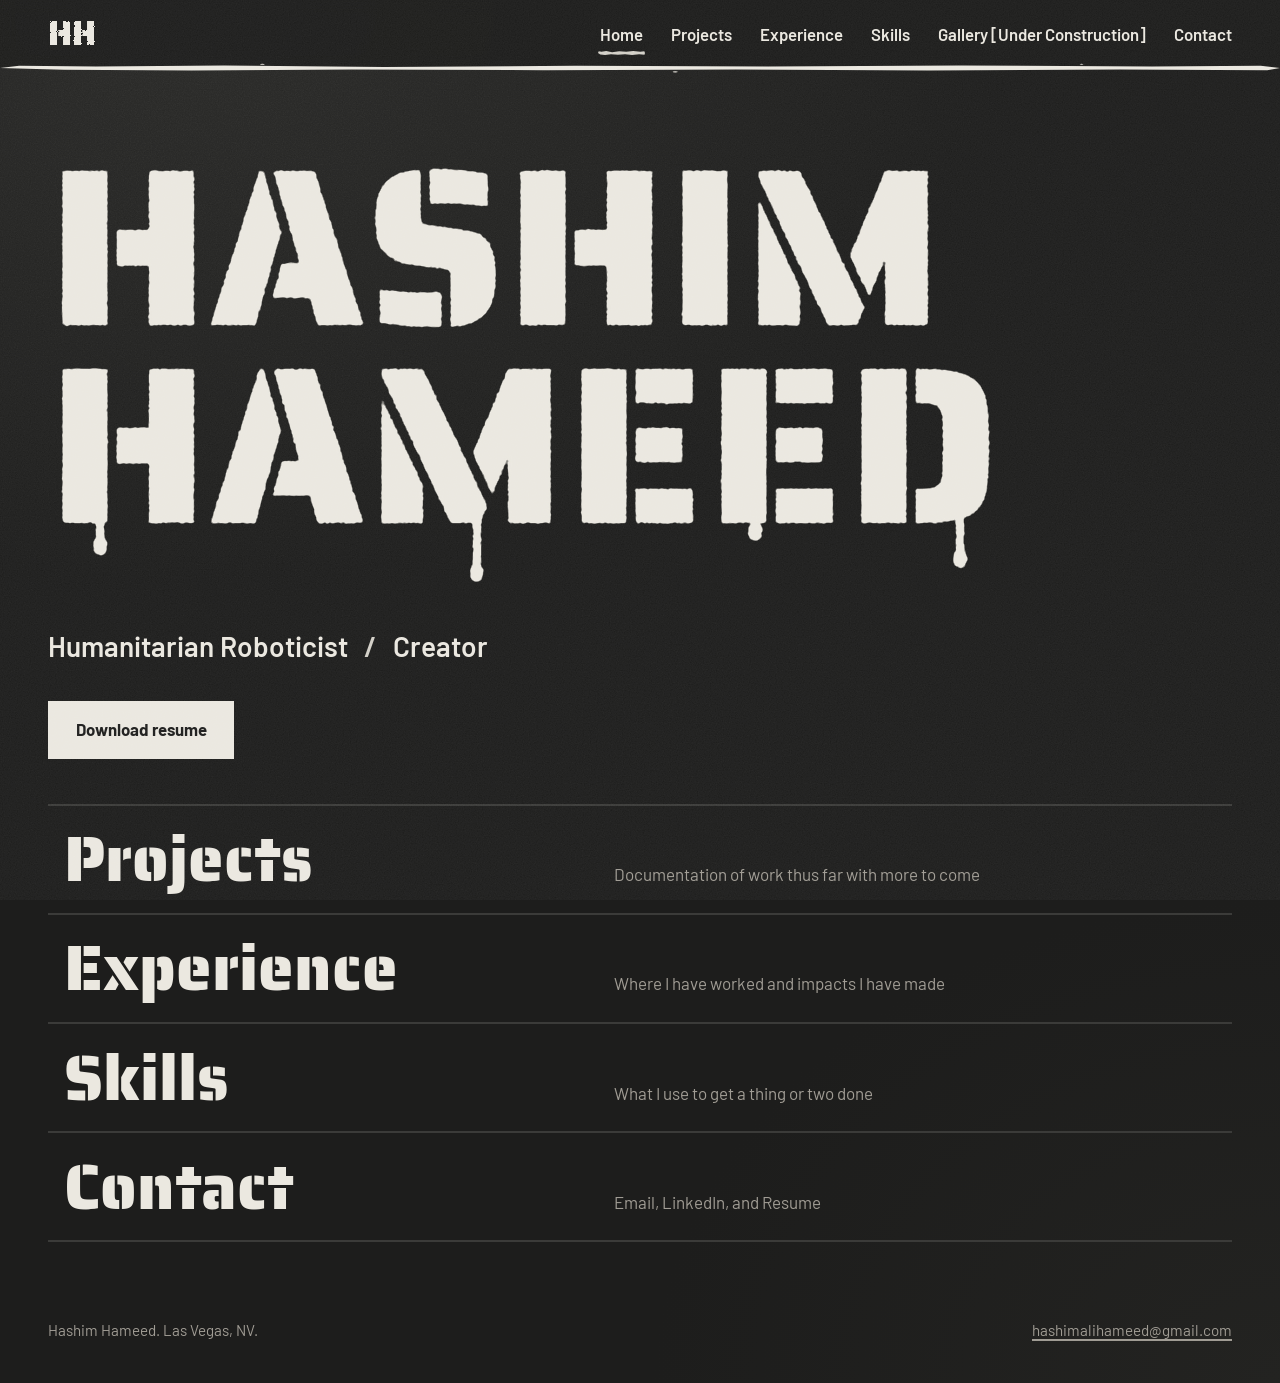
==== commit ce508fbc: "Wording" ====
--- a/index.html
+++ b/index.html
@@ -71,11 +71,11 @@
             </a>
             <a class="row" href="skills.html">
                 <span class="row-name">Skills</span>
-                <span class="row-note">Languages, robotics stacks, hardware and design tools.</span>
+                <span class="row-note">What I use to get a thing or two done</span>
             </a>
             <a class="row" href="contact.html">
                 <span class="row-name">Contact</span>
-                <span class="row-note">Email, LinkedIn and where I'm based.</span>
+                <span class="row-note">Email, LinkedIn, and Resume</span>
             </a>
         </nav>
     </main>
